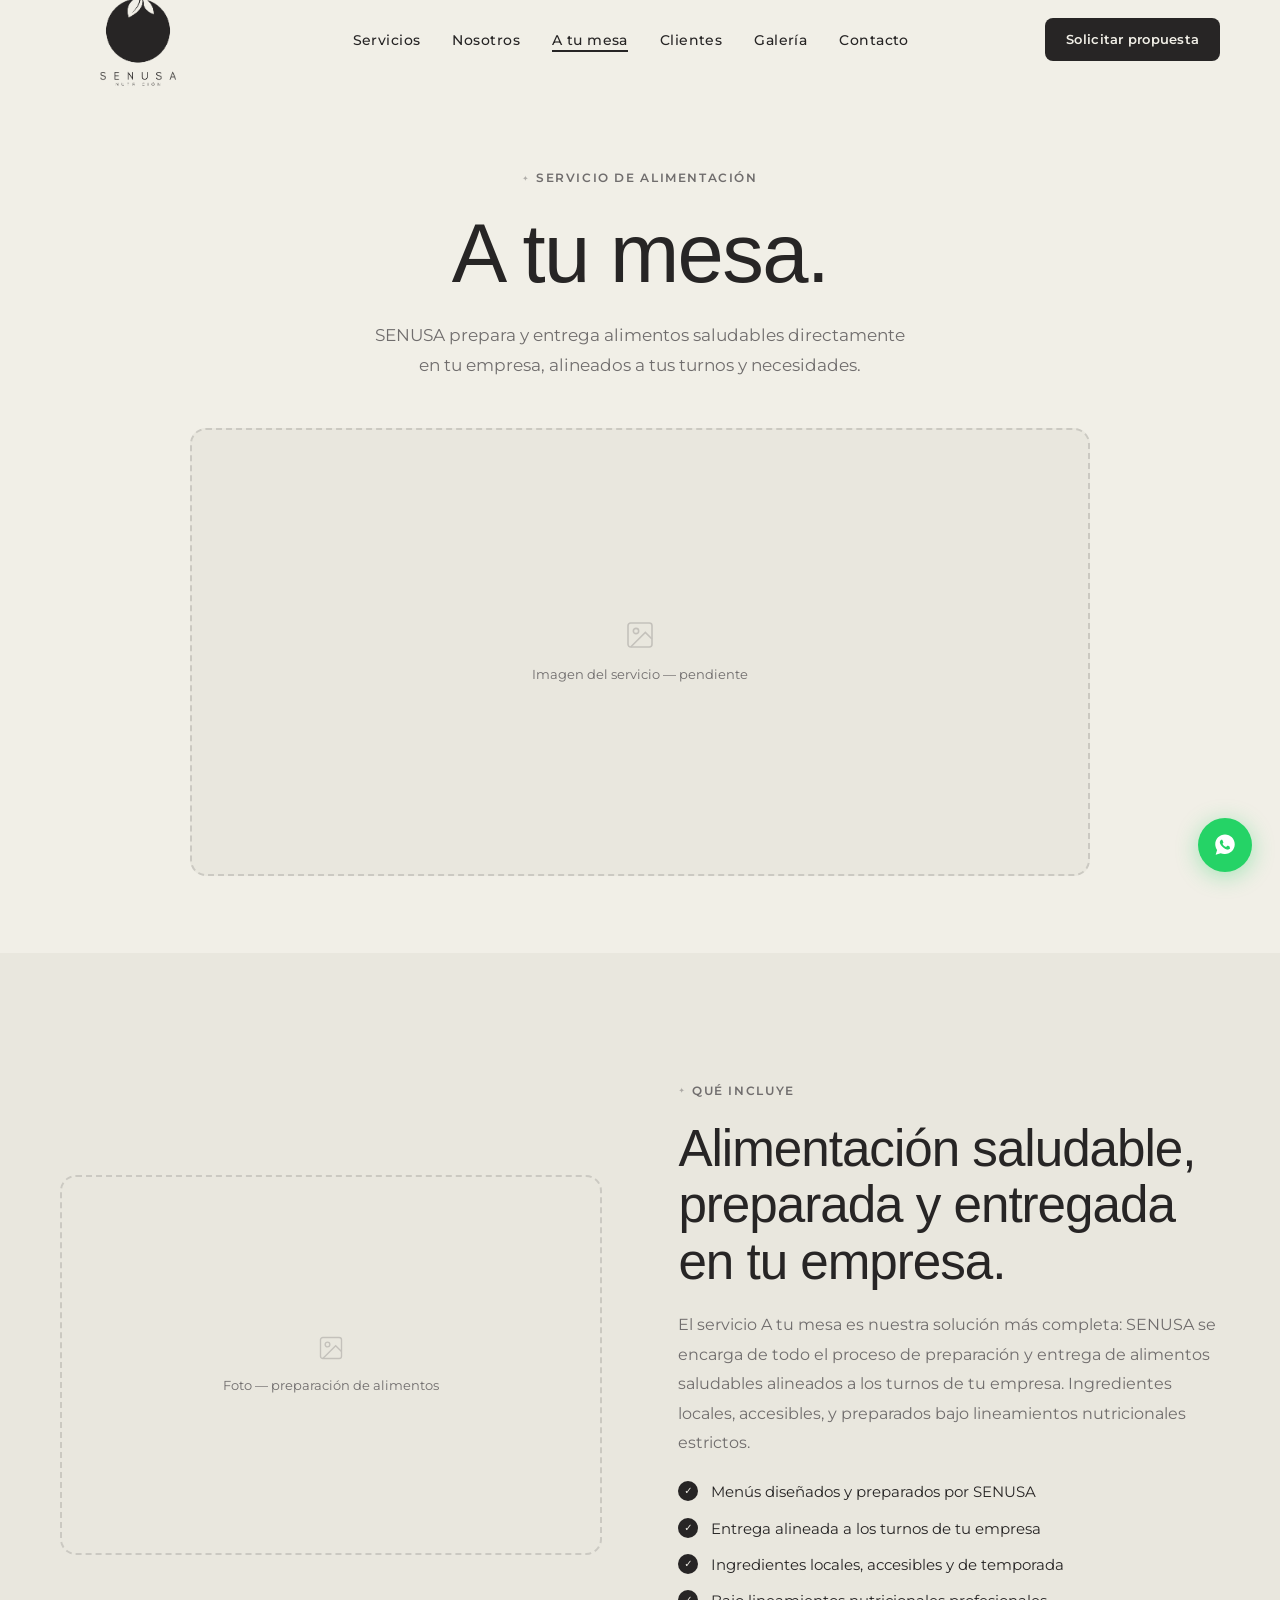
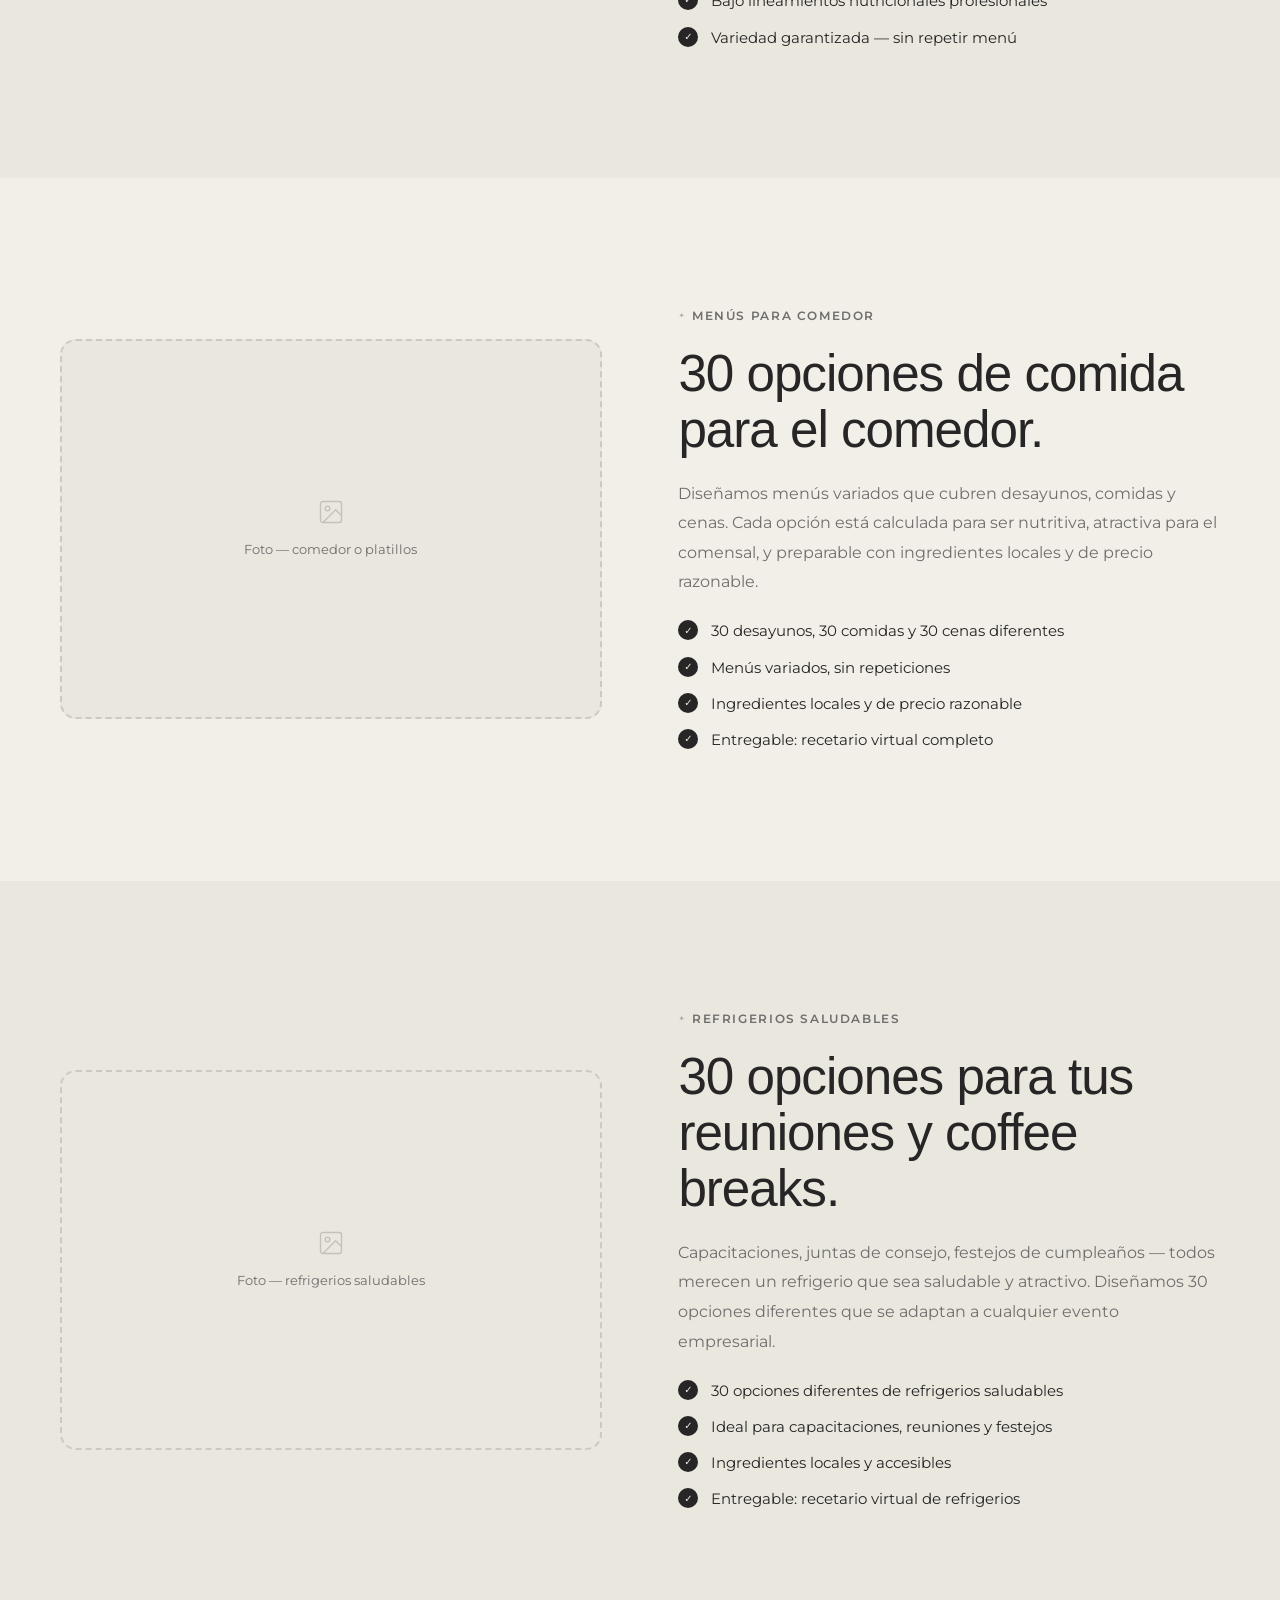
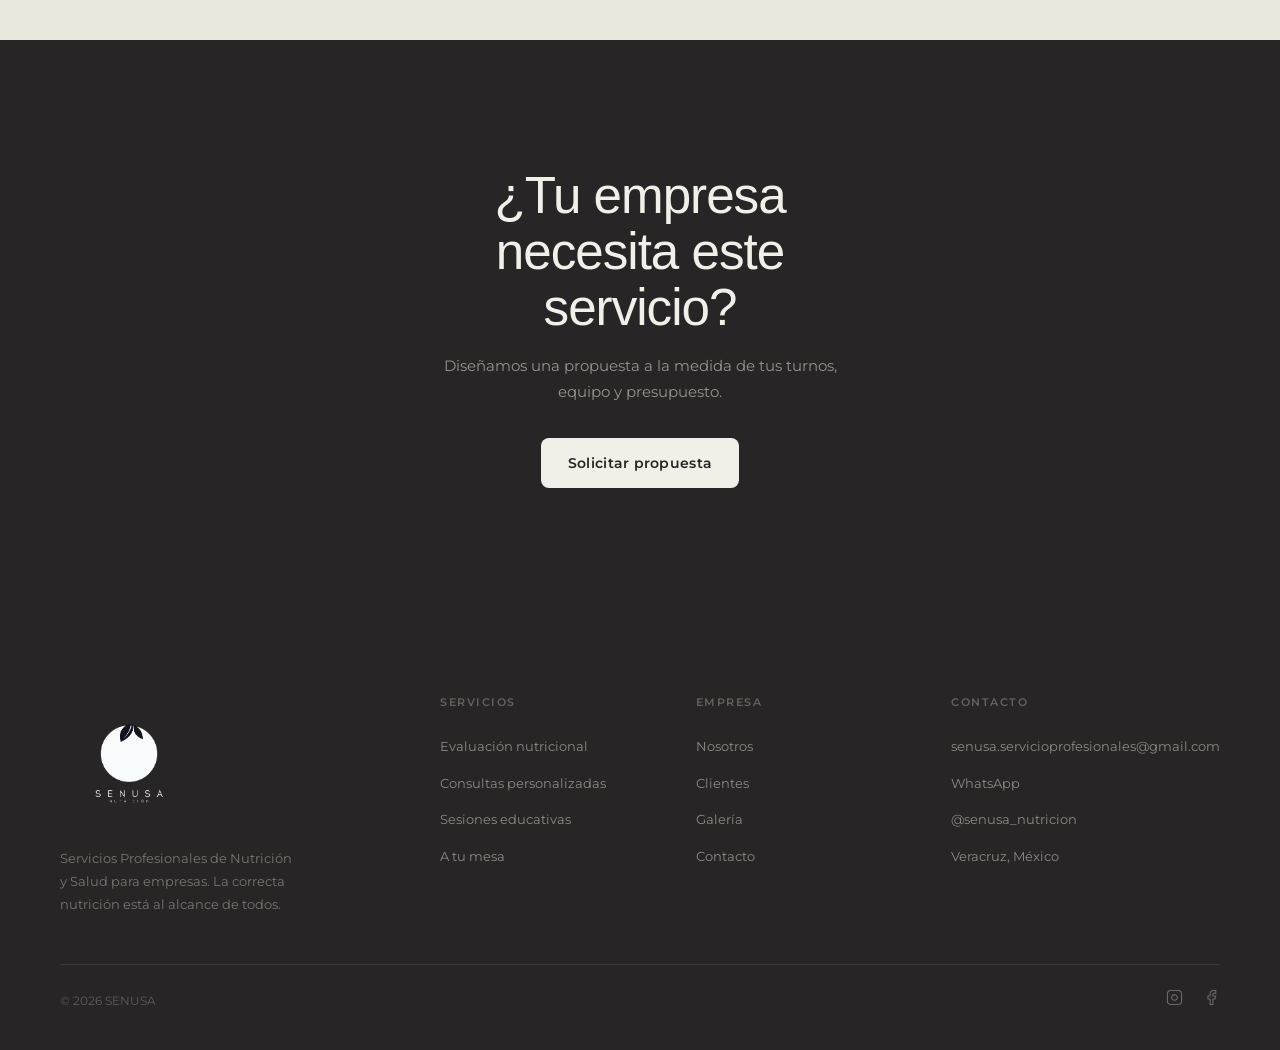
==== a-tu-mesa.html @ e4bf2bc5 "Aumentar logo a triple del tamaño original (156px navbar, 138px footer) https://claude.ai/code/sessi" ====
<!DOCTYPE html>
<html lang="es">
<head>
  <meta charset="UTF-8"><meta name="viewport" content="width=device-width, initial-scale=1.0">
  <title>A tu mesa — SENUSA</title>
  <meta name="description" content="SENUSA prepara y entrega alimentos saludables directamente en tu empresa, alineados a tus turnos con ingredientes locales y accesibles.">
  <link rel="preconnect" href="https://fonts.googleapis.com"><link rel="preconnect" href="https://fonts.gstatic.com" crossorigin>
  <link href="https://fonts.googleapis.com/css2?family=Montserrat:ital,wght@0,300;0,400;0,500;0,600;0,700;1,400&display=swap" rel="stylesheet">
  <link rel="stylesheet" href="https://fonts.cdnfonts.com/css/glacial-indifference">
  <link rel="stylesheet" href="css/senusa.css">
</head>
<body>
  <nav class="site-nav" id="site-nav"><div class="nav-inner">
    <a href="index.html" class="logo"><img src="img/logo-senusa.png" alt="SENUSA" width="126" height="126" style="object-fit:contain"></a>
    <ul class="nav-links"><li><a href="servicios.html">Servicios</a></li><li><a href="nosotros.html">Nosotros</a></li><li><a href="a-tu-mesa.html" class="active">A tu mesa</a></li><li><a href="nuestros-clientes.html">Clientes</a></li><li><a href="galeria.html">Galería</a></li><li><a href="contacto.html">Contacto</a></li></ul>
    <a href="contacto.html" class="btn btn-dark nav-cta" style="font-size:.82rem;padding:.6rem 1.3rem">Solicitar propuesta</a>
    <button class="hamburger" id="ham" aria-label="Menú"><span></span><span></span><span></span></button>
  </div></nav>
  <div class="mob-overlay" id="mob"><button class="mob-close" id="mob-close" aria-label="Cerrar"><svg width="24" height="24" viewBox="0 0 24 24" fill="none" stroke="currentColor" stroke-width="1.5"><line x1="18" y1="6" x2="6" y2="18"/><line x1="6" y1="6" x2="18" y2="18"/></svg></button><a href="servicios.html">Servicios</a><a href="nosotros.html">Nosotros</a><a href="a-tu-mesa.html">A tu mesa</a><a href="nuestros-clientes.html">Clientes</a><a href="galeria.html">Galería</a><a href="contacto.html">Contacto</a><a href="contacto.html" class="btn btn-dark" style="margin-top:1rem">Solicitar propuesta</a></div>

  <main>
    <section class="page-hero">
      <div class="wrap">
        <div class="eyebrow center fu">Servicio de alimentación</div>
        <h1 class="fu d1">A tu mesa.</h1>
        <p class="sub fu d2">SENUSA prepara y entrega alimentos saludables directamente en tu empresa, alineados a tus turnos y necesidades.</p>
        <div style="margin-top:3rem" class="fu d3">
          <div class="ph ph-hero"><svg width="32" height="32" viewBox="0 0 24 24" fill="none" stroke="currentColor" stroke-width="1.2"><rect x="3" y="3" width="18" height="18" rx="2"/><circle cx="9" cy="9" r="2"/><path d="m21 15-5-5L5 21"/></svg><span>Imagen del servicio — pendiente</span></div>
        </div>
      </div>
    </section>

    <!-- DESCRIPCIÓN -->
    <section class="alt">
      <div class="wrap">
        <div class="split rev">
          <div class="split-content fu">
            <div class="eyebrow">Qué incluye</div>
            <h2>Alimentación saludable, preparada y entregada en tu empresa.</h2>
            <p>El servicio A tu mesa es nuestra solución más completa: SENUSA se encarga de todo el proceso de preparación y entrega de alimentos saludables alineados a los turnos de tu empresa. Ingredientes locales, accesibles, y preparados bajo lineamientos nutricionales estrictos.</p>
            <ul class="checklist">
              <li>Menús diseñados y preparados por SENUSA</li>
              <li>Entrega alineada a los turnos de tu empresa</li>
              <li>Ingredientes locales, accesibles y de temporada</li>
              <li>Bajo lineamientos nutricionales profesionales</li>
              <li>Variedad garantizada — sin repetir menú</li>
            </ul>
          </div>
          <div class="split-img fu d2">
            <div class="ph ph-med"><svg width="28" height="28" viewBox="0 0 24 24" fill="none" stroke="currentColor" stroke-width="1.2"><rect x="3" y="3" width="18" height="18" rx="2"/><circle cx="9" cy="9" r="2"/><path d="m21 15-5-5L5 21"/></svg><span>Foto — preparación de alimentos</span></div>
          </div>
        </div>
      </div>
    </section>

    <!-- COMEDOR -->
    <section>
      <div class="wrap">
        <div class="split">
          <div class="split-img fu">
            <div class="ph ph-med"><svg width="28" height="28" viewBox="0 0 24 24" fill="none" stroke="currentColor" stroke-width="1.2"><rect x="3" y="3" width="18" height="18" rx="2"/><circle cx="9" cy="9" r="2"/><path d="m21 15-5-5L5 21"/></svg><span>Foto — comedor o platillos</span></div>
          </div>
          <div class="split-content fu d2">
            <div class="eyebrow">Menús para comedor</div>
            <h2>30 opciones de comida para el comedor.</h2>
            <p>Diseñamos menús variados que cubren desayunos, comidas y cenas. Cada opción está calculada para ser nutritiva, atractiva para el comensal, y preparable con ingredientes locales y de precio razonable.</p>
            <ul class="checklist">
              <li>30 desayunos, 30 comidas y 30 cenas diferentes</li>
              <li>Menús variados, sin repeticiones</li>
              <li>Ingredientes locales y de precio razonable</li>
              <li>Entregable: recetario virtual completo</li>
            </ul>
          </div>
        </div>
      </div>
    </section>

    <!-- REFRIGERIOS -->
    <section class="alt">
      <div class="wrap">
        <div class="split rev">
          <div class="split-content fu">
            <div class="eyebrow">Refrigerios saludables</div>
            <h2>30 opciones para tus reuniones y coffee breaks.</h2>
            <p>Capacitaciones, juntas de consejo, festejos de cumpleaños — todos merecen un refrigerio que sea saludable y atractivo. Diseñamos 30 opciones diferentes que se adaptan a cualquier evento empresarial.</p>
            <ul class="checklist">
              <li>30 opciones diferentes de refrigerios saludables</li>
              <li>Ideal para capacitaciones, reuniones y festejos</li>
              <li>Ingredientes locales y accesibles</li>
              <li>Entregable: recetario virtual de refrigerios</li>
            </ul>
          </div>
          <div class="split-img fu d2">
            <div class="ph ph-med"><svg width="28" height="28" viewBox="0 0 24 24" fill="none" stroke="currentColor" stroke-width="1.2"><rect x="3" y="3" width="18" height="18" rx="2"/><circle cx="9" cy="9" r="2"/><path d="m21 15-5-5L5 21"/></svg><span>Foto — refrigerios saludables</span></div>
          </div>
        </div>
      </div>
    </section>

    <!-- CTA -->
    <section class="dark">
      <div class="wrap" style="text-align:center">
        <h2 class="fu" style="color:#f1efe7;max-width:480px;margin:0 auto 1rem">¿Tu empresa necesita este servicio?</h2>
        <p class="fu d1" style="color:rgba(241,239,231,.55);max-width:400px;margin:0 auto 2rem;font-size:.95rem">Diseñamos una propuesta a la medida de tus turnos, equipo y presupuesto.</p>
        <a href="contacto.html" class="btn btn-light fu d2">Solicitar propuesta</a>
      </div>
    </section>
  </main>

  <footer class="site-footer"><div class="wrap"><div class="footer-grid"><div class="footer-brand"><div class="logo"><img src="img/logo-senusa.png" alt="SENUSA" width="38" height="38" style="object-fit:contain;"></div><p>Servicios Profesionales de Nutrición y Salud para empresas. La correcta nutrición está al alcance de todos.</p></div><div class="footer-col"><h6>Servicios</h6><ul class="footer-links"><li><a href="servicios.html">Evaluación nutricional</a></li><li><a href="servicios.html">Consultas personalizadas</a></li><li><a href="servicios.html">Sesiones educativas</a></li><li><a href="a-tu-mesa.html">A tu mesa</a></li></ul></div><div class="footer-col"><h6>Empresa</h6><ul class="footer-links"><li><a href="nosotros.html">Nosotros</a></li><li><a href="nuestros-clientes.html">Clientes</a></li><li><a href="galeria.html">Galería</a></li><li><a href="contacto.html">Contacto</a></li></ul></div><div class="footer-col"><h6>Contacto</h6><ul class="footer-links"><li><a href="mailto:senusa.servicioprofesionales@gmail.com">senusa.servicioprofesionales@gmail.com</a></li><li><a href="https://wa.me/522293012501" target="_blank">WhatsApp</a></li><li><a href="https://instagram.com/senusa_nutricion" target="_blank">@senusa_nutricion</a></li><li><span>Veracruz, México</span></li></ul></div></div><div class="footer-bottom"><span>© 2026 SENUSA</span><div class="footer-social"><a href="https://instagram.com/senusa_nutricion" target="_blank" aria-label="Instagram"><svg width="17" height="17" viewBox="0 0 24 24" fill="none" stroke="currentColor" stroke-width="1.5"><rect width="20" height="20" x="2" y="2" rx="5"/><path d="M16 11.37A4 4 0 1 1 12.63 8 4 4 0 0 1 16 11.37z"/><line x1="17.5" x2="17.51" y1="6.5" y2="6.5"/></svg></a><a href="https://facebook.com/senusa" target="_blank" aria-label="Facebook"><svg width="17" height="17" viewBox="0 0 24 24" fill="none" stroke="currentColor" stroke-width="1.5"><path d="M18 2h-3a5 5 0 0 0-5 5v3H7v4h3v8h4v-8h3l1-4h-4V7a1 1 0 0 1 1-1h3z"/></svg></a></div></div></div></footer>
  <a href="https://wa.me/522293012501" class="wa-fab" aria-label="WhatsApp" target="_blank" rel="noopener"><svg width="26" height="26" viewBox="0 0 32 32" fill="white"><path d="M16 3C9.37 3 4 8.37 4 15c0 2.61.85 5.03 2.29 7.01L4.5 28l6.18-1.76A12.92 12.92 0 0 0 16 27c6.63 0 12-5.37 12-12S22.63 3 16 3Zm6.42 17.13c-.27.76-1.57 1.44-2.15 1.53-.55.08-1.25.12-2.02-.13-.47-.15-1.07-.35-1.83-.69-3.22-1.39-5.32-4.6-5.48-4.81-.16-.22-1.3-1.73-1.3-3.3 0-1.57.82-2.34 1.12-2.66.29-.32.63-.4.84-.4.21 0 .42.002.6.01.19.01.45-.07.7.54.27.63.91 2.21.99 2.37.08.16.13.35.03.56-.1.21-.15.34-.3.52-.15.18-.32.4-.45.54-.15.15-.3.32-.13.63.17.31.76 1.26 1.64 2.04 1.13 1.01 2.08 1.32 2.39 1.47.31.15.49.13.67-.08.18-.21.77-.9.97-1.21.2-.31.4-.26.67-.16.27.1 1.72.81 2.01.96.3.15.5.22.57.35.07.12.07.7-.2 1.46Z"/></svg></a>
  <script>const nav=document.getElementById("site-nav");window.addEventListener("scroll",()=>nav.classList.toggle("scrolled",scrollY>24),{passive:true});const ham=document.getElementById("ham"),mob=document.getElementById("mob"),mc=document.getElementById("mob-close");ham.addEventListener("click",()=>{mob.classList.add("open");document.body.style.overflow="hidden"});mc.addEventListener("click",()=>{mob.classList.remove("open");document.body.style.overflow=""});mob.querySelectorAll("a").forEach(a=>a.addEventListener("click",()=>{mob.classList.remove("open");document.body.style.overflow=""}));const obs=new IntersectionObserver(es=>es.forEach(e=>{if(e.isIntersecting){e.target.classList.add("on");obs.unobserve(e.target);}}),{threshold:.08,rootMargin:"0px 0px -28px 0px"});document.querySelectorAll(".fu").forEach(el=>obs.observe(el));</script>
</body></html>
---- css/senusa.css ----
/* ================================================================
   SENUSA 2.0 — Estilos globales
   Paleta: bg #f1efe7 · alt #e9e7de · dark #272525 · muted #706d6d
   Tipografía: Glacial Indifference (títulos) + Montserrat (cuerpo)
================================================================ */

/* ── Variables ────────────────────────────────────────────── */
:root {
  --bg:       #f1efe7;
  --bg-alt:   #e9e7de;
  --dark:     #272525;
  --light:    #f1efe7;
  --muted:    #706d6d;
  --border:   rgba(39,37,37,.13);
  --head:     'Glacial Indifference', 'Jost', sans-serif;
  --body:     'Montserrat', system-ui, sans-serif;
  --r:        8px;
  --r-lg:     16px;
  --nav-h:    80px;
  --max:      1240px;
  --ease:     cubic-bezier(.4,0,.2,1);
  --t:        .26s;
}

/* ── Reset ────────────────────────────────────────────────── */
*, *::before, *::after { box-sizing: border-box; margin: 0; padding: 0; }
html   { scroll-behavior: smooth; }
body   {
  background: var(--bg);
  color: var(--dark);
  font-family: var(--body);
  font-size: 1rem;
  line-height: 1.75;
  -webkit-font-smoothing: antialiased;
  overflow-x: hidden;
}
img    { display: block; max-width: 100%; }
a      { color: inherit; text-decoration: none; }
ul     { list-style: none; }
button { cursor: pointer; border: none; background: none; font: inherit; }

/* ── Tipografía ───────────────────────────────────────────── */
h1, h2, h3, h4 {
  font-family: var(--head);
  font-weight: 400;
  line-height: 1.1;
  letter-spacing: -.02em;
}
h1 { font-size: clamp(3rem, 6.5vw, 5.5rem); }
h2 { font-size: clamp(2.2rem, 4vw, 3.4rem); }
h3 { font-size: 1.1rem; font-weight: 700; font-family: var(--body); letter-spacing: 0; }

.eyebrow {
  display: flex;
  align-items: center;
  gap: .5em;
  font-size: .72rem;
  font-weight: 600;
  letter-spacing: .14em;
  text-transform: uppercase;
  color: var(--muted);
}
.eyebrow::before { content: "✦"; opacity: .5; font-size: .65em; }
.eyebrow.center  { justify-content: center; }

/* ── Layout ───────────────────────────────────────────────── */
.wrap        { max-width: var(--max);  margin: 0 auto; padding: 0 clamp(1.25rem,4vw,2.5rem); }
.wrap-narrow { max-width: 760px;       margin: 0 auto; padding: 0 clamp(1.25rem,4vw,2.5rem); }

section       { padding: clamp(5rem,10vw,9rem) 0; }
section.alt   { background: var(--bg-alt); }
section.dark  { background: var(--dark); color: var(--light); }

/* ── Botones ──────────────────────────────────────────────── */
.btn {
  display: inline-flex;
  align-items: center;
  gap: .5em;
  padding: .8rem 1.7rem;
  border-radius: var(--r);
  font-size: .875rem;
  font-weight: 600;
  letter-spacing: .02em;
  transition: background var(--t) var(--ease), transform var(--t) var(--ease), box-shadow var(--t) var(--ease);
}
.btn-dark {
  background: var(--dark);
  color: var(--light);
}
.btn-dark:hover {
  background: #3a3737;
  transform: translateY(-2px);
  box-shadow: 0 6px 20px rgba(39,37,37,.18);
}
.btn-light {
  background: var(--light);
  color: var(--dark);
}
.btn-light:hover {
  background: #e4e2da;
  transform: translateY(-2px);
}

/* ── Placeholder imagen ───────────────────────────────────── */
.ph {
  background: var(--bg-alt);
  border: 2px dashed rgba(39,37,37,.15);
  border-radius: var(--r-lg);
  display: flex;
  flex-direction: column;
  align-items: center;
  justify-content: center;
  gap: .75rem;
  color: var(--muted);
  font-size: .82rem;
  text-align: center;
  padding: 2rem;
}
.ph svg      { opacity: .3; }
.ph-hero     { min-height: clamp(260px,35vw,460px); max-width: 900px; margin: 0 auto; }
.ph-med      { min-height: clamp(240px,30vw,380px); }
.ph-sm       { min-height: 200px; }

/* ── Navegación ───────────────────────────────────────────── */
.site-nav {
  position: fixed;
  top: 0; left: 0; right: 0;
  z-index: 200;
  height: var(--nav-h);
  background: rgba(241,239,231,.9);
  backdrop-filter: blur(16px);
  -webkit-backdrop-filter: blur(16px);
  border-bottom: 1px solid transparent;
  transition: border-color var(--t) var(--ease);
}
.site-nav.scrolled { border-bottom-color: var(--border); }

.nav-inner {
  max-width: var(--max);
  margin: 0 auto;
  padding: 0 clamp(1.25rem,4vw,2.5rem);
  height: 100%;
  display: flex;
  align-items: center;
  justify-content: space-between;
  gap: 2rem;
}

.logo {
  display: flex;
  align-items: center;
  gap: .7rem;
  flex-shrink: 0;
}
.logo-name {
  font-family: var(--head);
  font-size: 1.3rem;
  letter-spacing: .12em;
}

.nav-links {
  display: flex;
  gap: clamp(1.5rem,2.5vw,2.8rem);
  align-items: center;
}
.nav-links a {
  font-size: .9rem;
  font-weight: 500;
  letter-spacing: .03em;
  position: relative;
  white-space: nowrap;
}
.nav-links a::after {
  content: '';
  position: absolute;
  bottom: -3px; left: 0;
  width: 0; height: 1.5px;
  background: var(--dark);
  transition: width var(--t) var(--ease);
}
.nav-links a:hover::after,
.nav-links a.active::after { width: 100%; }

.hamburger {
  display: none;
  flex-direction: column;
  gap: 5px;
  padding: .4rem;
}
.hamburger span {
  display: block;
  width: 22px; height: 1.5px;
  background: var(--dark);
  transition: var(--t) var(--ease);
}

/* Menú mobile */
.mob-overlay {
  display: none;
  position: fixed;
  inset: 0;
  z-index: 190;
  background: var(--bg);
  flex-direction: column;
  align-items: center;
  justify-content: center;
  gap: 2.5rem;
}
.mob-overlay.open { display: flex; }
.mob-overlay a {
  font-family: var(--head);
  font-size: clamp(1.8rem,5vw,2.3rem);
}
.mob-close {
  position: absolute;
  top: 1.4rem; right: 1.6rem;
  background: none;
  border: none;
  cursor: pointer;
}

/* ── Hero ─────────────────────────────────────────────────── */
.hero {
  padding-top: calc(var(--nav-h) + clamp(4rem,7vw,6rem));
  padding-bottom: clamp(4rem,7vw,6rem);
  text-align: center;
}
.hero .eyebrow  { justify-content: center; margin-bottom: 2rem; }
.hero h1        { max-width: 920px; margin: 0 auto 1.5rem; }
.hero .sub      { max-width: 580px; margin: 0 auto 3rem; color: var(--muted); font-size: 1.12rem; line-height: 1.8; }
.hero-img       { margin-top: clamp(3rem,6vw,5rem); }

/* Hero de páginas internas */
.page-hero {
  padding-top: calc(var(--nav-h) + clamp(4rem,7vw,5.5rem));
  padding-bottom: clamp(4rem,6vw,5.5rem);
  text-align: center;
}
.page-hero .eyebrow { justify-content: center; margin-bottom: 1.25rem; }
.page-hero h1       { max-width: 720px; margin: 0 auto 1.25rem; }
.page-hero .sub     { max-width: 540px; margin: 0 auto; color: var(--muted); font-size: 1.05rem; line-height: 1.8; }

/* ── Grid servicios ───────────────────────────────────────── */
.svc-header { text-align: center; margin-bottom: clamp(2.5rem,5vw,4rem); }
.svc-header .eyebrow { justify-content: center; margin-bottom: .6rem; }
.svc-header p { color: var(--muted); max-width: 440px; margin: 0 auto; font-size: .95rem; }

.svc-grid {
  display: grid;
  grid-template-columns: repeat(3,1fr);
  gap: clamp(1.5rem,4vw,3rem) clamp(2rem,5vw,4rem);
}
.svc-card  { border-top: 1.5px solid var(--border); padding-top: 1.75rem; }
.svc-num   { font-size: .72rem; font-weight: 600; letter-spacing: .14em; color: var(--muted); margin-bottom: .9rem; display: block; }
.svc-card h3 { margin-bottom: .6rem; line-height: 1.35; font-size: 1.05rem; }
.svc-card p  { font-size: .93rem; color: var(--muted); line-height: 1.85; }

/* ── Split (2 columnas texto+imagen) ─────────────────────── */
.split {
  display: grid;
  grid-template-columns: 1fr 1fr;
  align-items: center;
  gap: clamp(2.5rem,6vw,6rem);
}
.split.rev .split-img { order: -1; }

.split-content .eyebrow  { margin-bottom: 1.25rem; }
.split-content h2        { margin-bottom: 1.25rem; }
.split-content p         { color: var(--muted); font-size: 1rem; margin-bottom: .95rem; line-height: 1.85; }
.split-content .btn      { margin-top: 1.75rem; }

/* ── Checklist ────────────────────────────────────────────── */
.checklist { display: flex; flex-direction: column; gap: .75rem; margin-top: 1.4rem; }
.checklist li {
  display: flex;
  align-items: flex-start;
  gap: .8rem;
  font-size: .95rem;
  line-height: 1.6;
}
.checklist li::before {
  content: "✓";
  flex-shrink: 0;
  width: 20px; height: 20px;
  border-radius: 50%;
  background: var(--dark);
  color: var(--light);
  font-size: .62rem;
  display: flex;
  align-items: center;
  justify-content: center;
  margin-top: 1px;
}
.dark .checklist li::before {
  background: var(--light);
  color: var(--dark);
}

/* ── Método 4 pasos ───────────────────────────────────────── */
.method-grid {
  display: grid;
  grid-template-columns: repeat(4,1fr);
  gap: 2px;
  background: var(--border);
  margin-top: clamp(2.5rem,5vw,4rem);
}
.method-step { background: var(--bg); padding: 2.25rem 1.75rem; }
.step-n { font-size: .68rem; font-weight: 600; letter-spacing: .14em; text-transform: uppercase; color: var(--muted); display: block; margin-bottom: .9rem; }
.method-step h3 { margin-bottom: .45rem; font-size: .95rem; font-weight: 700; font-family: var(--body); }
.method-step p  { font-size: .85rem; color: var(--muted); line-height: 1.75; }

/* ── Pilares ──────────────────────────────────────────────── */
.pillars-grid {
  display: grid;
  grid-template-columns: repeat(3,1fr);
  gap: 2px;
  background: var(--border);
}
.pillar {
  background: var(--bg-alt);
  padding: clamp(2rem,4vw,3.5rem) clamp(1.5rem,3vw,2.5rem);
}
.pillar-icon {
  width: 44px; height: 44px;
  border-radius: 50%;
  border: 1.5px solid var(--border);
  display: flex;
  align-items: center;
  justify-content: center;
  font-size: 1.15rem;
  margin-bottom: 1.4rem;
}
.pillar h3 { margin-bottom: .65rem; }
.pillar p  { font-size: .88rem; color: var(--muted); line-height: 1.8; }

/* ── Testimonial ──────────────────────────────────────────── */
.t-quote {
  font-family: var(--head);
  font-size: clamp(2rem, 4vw, 3.2rem);
  font-style: italic;
  line-height: 1.25;
  text-align: center;
  max-width: 820px;
  margin: 0 auto 2.5rem;
}
.t-source { display: flex; flex-direction: column; align-items: center; gap: .15rem; }
.t-name   { font-size: .88rem; font-weight: 600; }
.t-role   { font-size: .76rem; color: rgba(241,239,231,.4); font-weight: 300; }
.t-divider { width: 1px; height: 60px; background: rgba(241,239,231,.15); margin: 2.75rem auto; }

/* ── CTA section ──────────────────────────────────────────── */
.cta-section { text-align: center; }
.cta-section .eyebrow { justify-content: center; margin-bottom: 1.25rem; }
.cta-section h2 { max-width: 520px; margin: 0 auto 1rem; }
.cta-section p  { color: var(--muted); max-width: 400px; margin: 0 auto 2rem; font-size: .95rem; }

/* ── Logos clientes ───────────────────────────────────────── */
.logo-ph {
  background: var(--bg);
  border: 1.5px dashed var(--border);
  border-radius: var(--r);
  height: 80px;
  display: flex;
  align-items: center;
  justify-content: center;
  font-size: .78rem;
  color: var(--muted);
}
.logos-grid {
  display: grid;
  grid-template-columns: repeat(4,1fr);
  gap: 1.25rem;
}

/* ── Galería ──────────────────────────────────────────────── */
.gal-grid {
  display: grid;
  grid-template-columns: repeat(3,1fr);
  gap: 1.25rem;
}
.gal-item {
  border-radius: var(--r-lg);
  overflow: hidden;
  background: var(--bg-alt);
  border: 2px dashed var(--border);
  min-height: 240px;
  display: flex;
  align-items: center;
  justify-content: center;
  flex-direction: column;
  gap: .5rem;
  color: var(--muted);
  font-size: .82rem;
  padding: 1.5rem;
  text-align: center;
  transition: border-color var(--t) var(--ease);
}
.gal-item:hover { border-color: rgba(39,37,37,.3); }

/* ── Misión / Visión ──────────────────────────────────────── */
.mv-grid {
  display: grid;
  grid-template-columns: 1fr 1fr;
  gap: 2px;
  background: var(--border);
  margin-top: 3rem;
}
.mv-block { background: var(--bg-alt); padding: clamp(2rem,4vw,3rem); }
.mv-block .eyebrow { margin-bottom: 1rem; }
.mv-block h3 { margin-bottom: .75rem; font-family: var(--head); font-size: clamp(1.3rem,2vw,1.8rem); font-weight: 400; }
.mv-block p  { font-size: .9rem; color: var(--muted); line-height: 1.8; }

/* ── Formulario de contacto ───────────────────────────────── */
.contact-grid {
  display: grid;
  grid-template-columns: 1fr 1fr;
  gap: clamp(2.5rem,6vw,6rem);
  align-items: start;
}
.c-info .eyebrow  { margin-bottom: 1.1rem; }
.c-info h2        { margin-bottom: .85rem; }
.c-info > p       { color: var(--muted); font-size: .95rem; margin-bottom: 2rem; }
.c-details        { display: flex; flex-direction: column; gap: .8rem; }
.c-item           { display: flex; align-items: center; gap: .75rem; font-size: .88rem; }
.c-item svg       { opacity: .4; flex-shrink: 0; }

.form { display: flex; flex-direction: column; gap: .9rem; }
.form-row { display: grid; grid-template-columns: 1fr 1fr; gap: .9rem; }
.form-group { display: flex; flex-direction: column; gap: .3rem; }
.form-group label {
  font-size: .68rem;
  font-weight: 600;
  letter-spacing: .12em;
  text-transform: uppercase;
  color: var(--muted);
}
.form-group input,
.form-group textarea,
.form-group select {
  background: transparent;
  border: 1.5px solid var(--border);
  border-radius: var(--r);
  padding: .75rem 1rem;
  font-family: var(--body);
  font-size: .88rem;
  color: var(--dark);
  outline: none;
  width: 100%;
  transition: border-color var(--t) var(--ease);
  -webkit-appearance: none;
}
.form-group input:focus,
.form-group textarea:focus,
.form-group select:focus { border-color: var(--dark); }
.form-group textarea { resize: vertical; min-height: 110px; }
.form-group select {
  background-image: url("data:image/svg+xml,%3Csvg xmlns='http://www.w3.org/2000/svg' width='12' height='8'%3E%3Cpath d='M1 1l5 5 5-5' stroke='%23706d6d' stroke-width='1.5' fill='none' stroke-linecap='round'/%3E%3C/svg%3E");
  background-repeat: no-repeat;
  background-position: right 1rem center;
  padding-right: 2.5rem;
}
.form-msg { text-align: center; font-size: .85rem; color: var(--muted); min-height: 1.5rem; }

/* ── Footer ───────────────────────────────────────────────── */
.site-footer {
  background: var(--dark);
  color: var(--light);
  padding: clamp(3rem,6vw,5rem) 0 clamp(1.5rem,3vw,2.5rem);
}
.footer-grid {
  display: grid;
  grid-template-columns: 1.6fr 1fr 1fr 1fr;
  gap: clamp(2rem,4vw,3rem);
  padding-bottom: clamp(2rem,4vw,3rem);
  border-bottom: 1px solid rgba(241,239,231,.1);
  margin-bottom: 1.5rem;
}
.footer-brand .logo-name { color: var(--light); }
.footer-brand p {
  margin-top: 1rem;
  font-size: .82rem;
  color: rgba(241,239,231,.4);
  line-height: 1.75;
  max-width: 240px;
}
.footer-col h6 {
  font-size: .68rem;
  font-weight: 600;
  letter-spacing: .14em;
  text-transform: uppercase;
  color: rgba(241,239,231,.3);
  margin-bottom: 1.25rem;
}
.footer-links { display: flex; flex-direction: column; gap: .55rem; }
.footer-links a, .footer-links span {
  font-size: .84rem;
  color: rgba(241,239,231,.5);
  transition: color var(--t);
}
.footer-links a:hover { color: var(--light); }

.footer-bottom {
  display: flex;
  justify-content: space-between;
  align-items: center;
  font-size: .76rem;
  color: rgba(241,239,231,.28);
}
.footer-social { display: flex; gap: 1.25rem; }
.footer-social a { color: rgba(241,239,231,.35); transition: color var(--t); }
.footer-social a:hover { color: var(--light); }

/* ── WhatsApp FAB ─────────────────────────────────────────── */
.wa-fab {
  position: fixed;
  bottom: 1.75rem; right: 1.75rem;
  z-index: 300;
  width: 54px; height: 54px;
  border-radius: 50%;
  background: #25d366;
  display: flex;
  align-items: center;
  justify-content: center;
  box-shadow: 0 4px 22px rgba(37,211,102,.38);
  transition: transform var(--t) var(--ease), box-shadow var(--t) var(--ease);
}
.wa-fab:hover { transform: scale(1.08); box-shadow: 0 6px 30px rgba(37,211,102,.48); }

/* ── Fade-in scroll ───────────────────────────────────────── */
.fu { opacity: 0; transform: translateY(24px); transition: opacity .6s var(--ease), transform .6s var(--ease); }
.fu.on  { opacity: 1; transform: none; }
.fu.d1  { transition-delay: .08s; }
.fu.d2  { transition-delay: .16s; }
.fu.d3  { transition-delay: .24s; }
.fu.d4  { transition-delay: .32s; }

/* ── Responsive ───────────────────────────────────────────── */
@media (max-width: 960px) {
  .svc-grid       { grid-template-columns: repeat(2,1fr); }
  .split          { grid-template-columns: 1fr; }
  .split.rev .split-img { order: 0; }
  .method-grid    { grid-template-columns: repeat(2,1fr); }
  .pillars-grid   { grid-template-columns: 1fr; }
  .contact-grid   { grid-template-columns: 1fr; }
  .footer-grid    { grid-template-columns: 1fr 1fr; }
  .logos-grid     { grid-template-columns: repeat(2,1fr); }
  .gal-grid       { grid-template-columns: repeat(2,1fr); }
  .mv-grid        { grid-template-columns: 1fr; }
  .form-row       { grid-template-columns: 1fr; }
}
@media (max-width: 600px) {
  .nav-links, .nav-cta { display: none; }
  .hamburger   { display: flex; }
  .svc-grid    { grid-template-columns: 1fr; }
  .method-grid { grid-template-columns: 1fr; background: none; gap: 0; }
  .method-step { border-bottom: 1px solid var(--border); }
  .logos-grid  { grid-template-columns: repeat(2,1fr); }
  .gal-grid    { grid-template-columns: 1fr; }
  .footer-grid { grid-template-columns: 1fr; }
  .footer-bottom { flex-direction: column; gap: 1rem; text-align: center; }
}

/* ── Logo PNG overrides ───────────────────────────────────── */
.logo img { height: 156px; width: auto; object-fit: contain; }
.site-footer .logo img { height: 138px; filter: invert(1) brightness(1.15); }
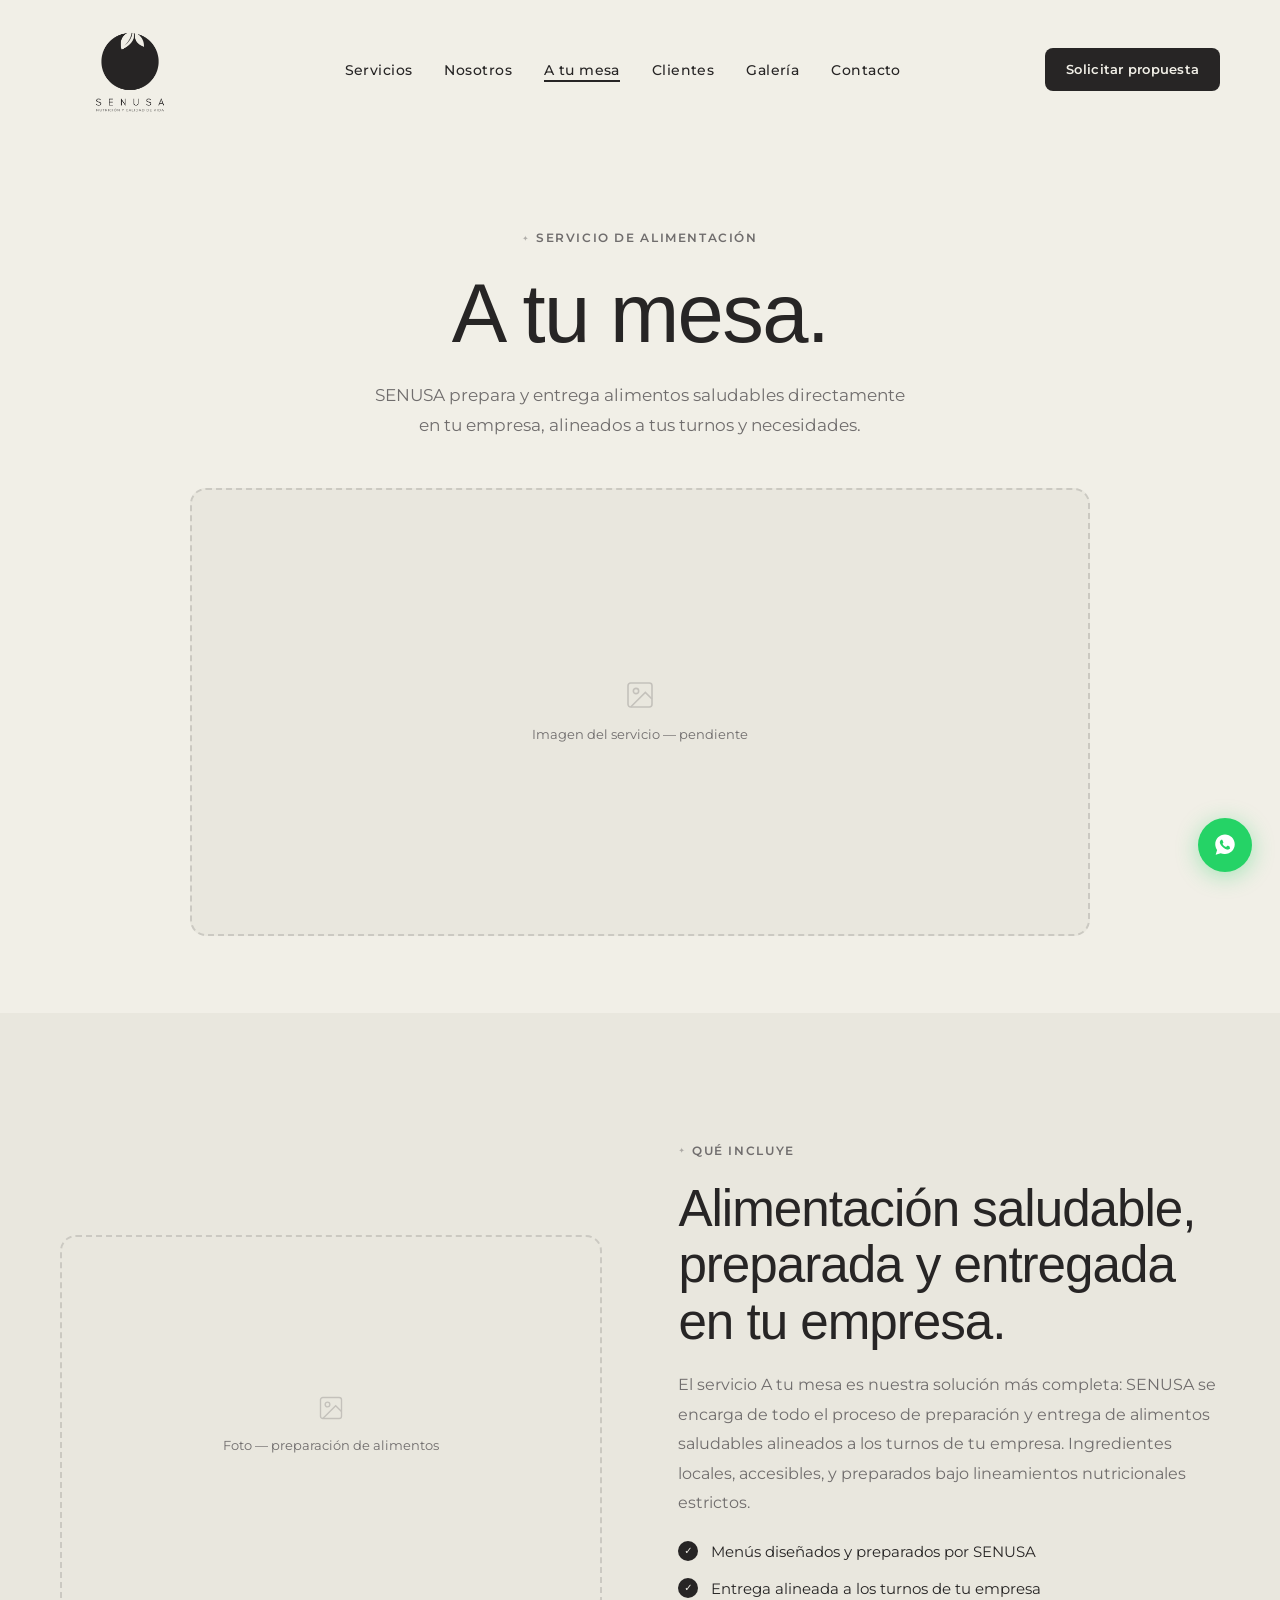
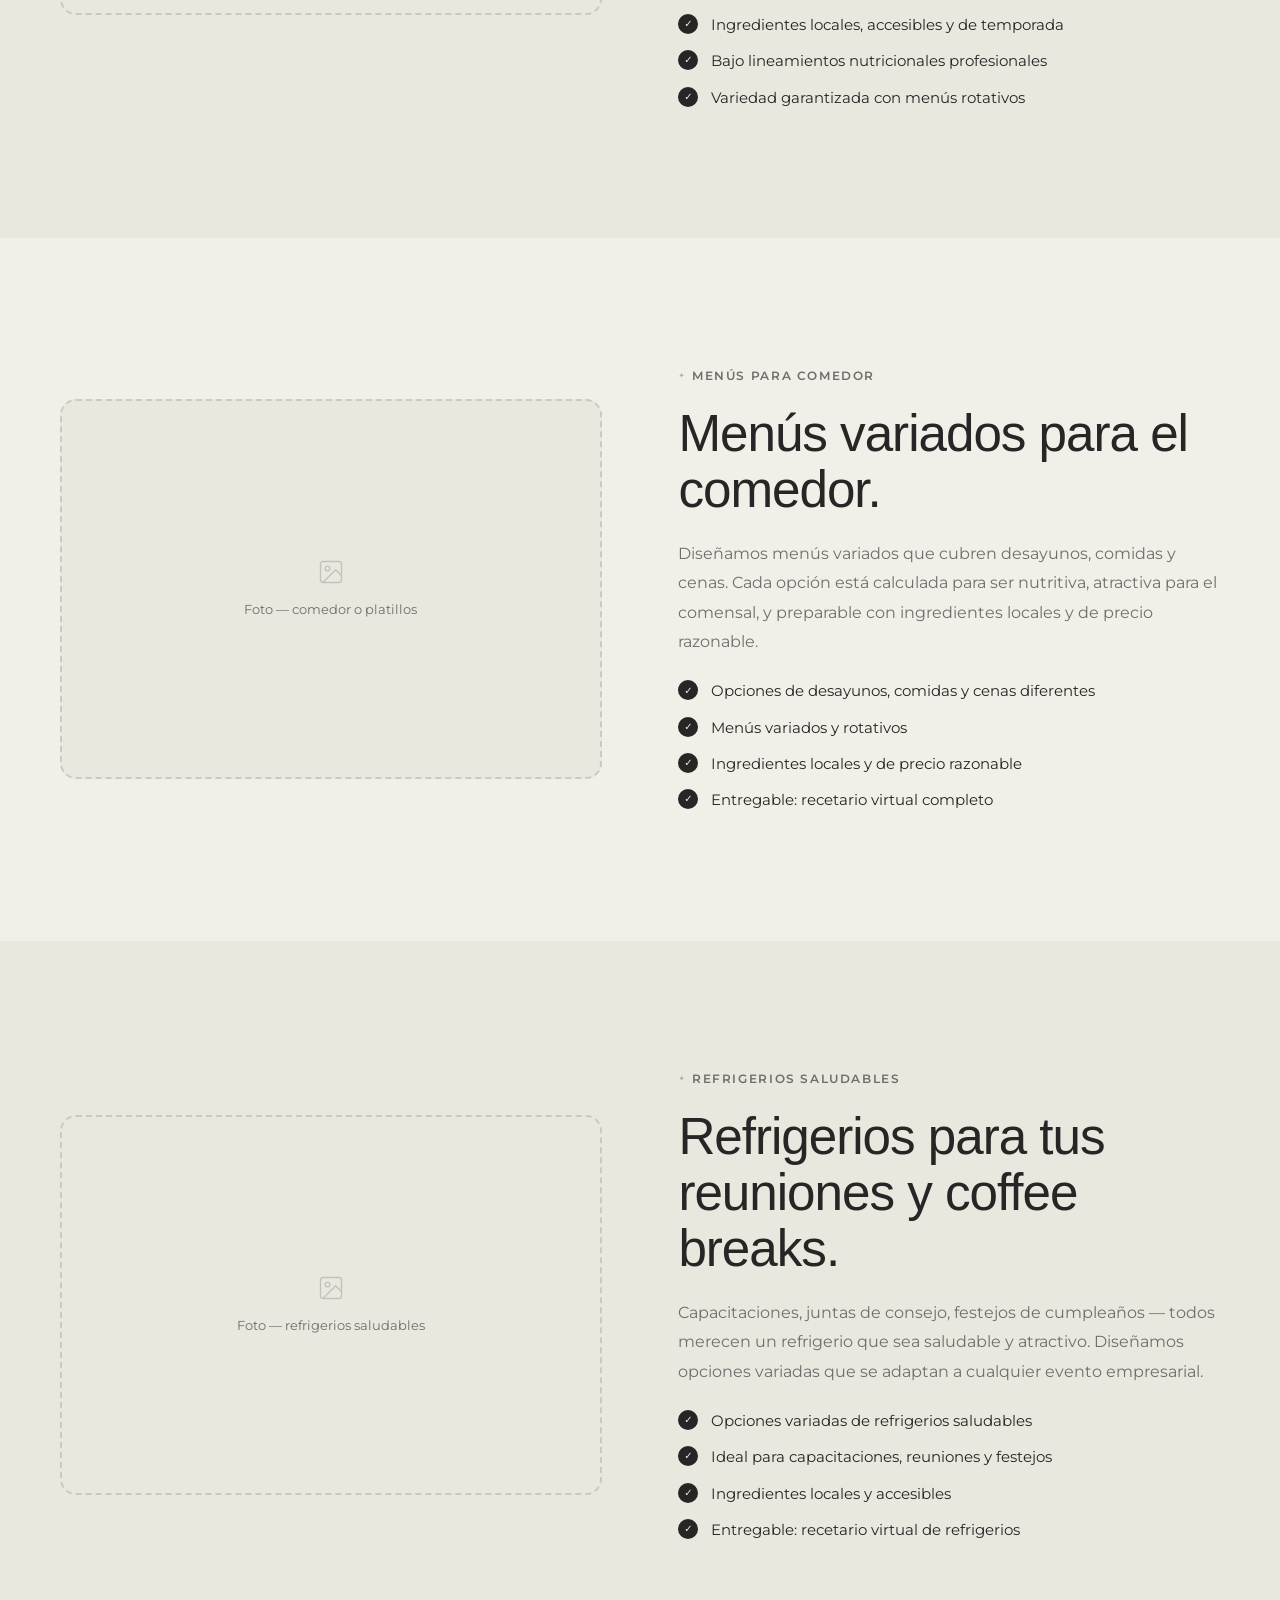
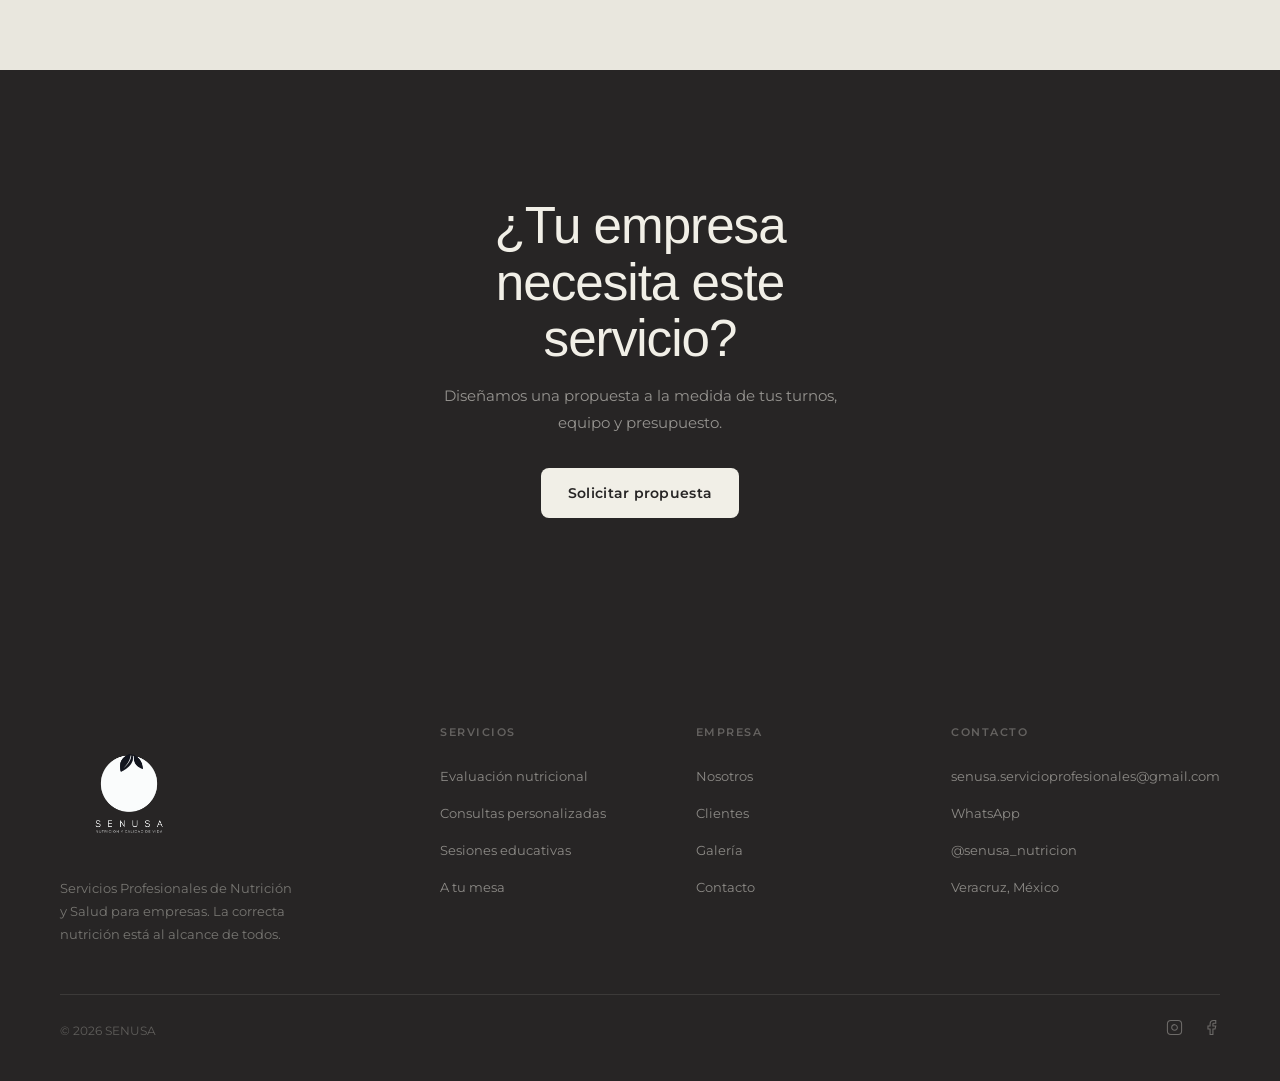
==== commit 39d657e1: "Update all text content per client feedback - Hero: new heading and subtitle focused on evidence-bas" ====
--- a/a-tu-mesa.html
+++ b/a-tu-mesa.html
@@ -43,7 +43,7 @@
               <li>Entrega alineada a los turnos de tu empresa</li>
               <li>Ingredientes locales, accesibles y de temporada</li>
               <li>Bajo lineamientos nutricionales profesionales</li>
-              <li>Variedad garantizada — sin repetir menú</li>
+              <li>Variedad garantizada con menús rotativos</li>
             </ul>
           </div>
           <div class="split-img fu d2">
@@ -62,11 +62,11 @@
           </div>
           <div class="split-content fu d2">
             <div class="eyebrow">Menús para comedor</div>
-            <h2>30 opciones de comida para el comedor.</h2>
+            <h2>Menús variados para el comedor.</h2>
             <p>Diseñamos menús variados que cubren desayunos, comidas y cenas. Cada opción está calculada para ser nutritiva, atractiva para el comensal, y preparable con ingredientes locales y de precio razonable.</p>
             <ul class="checklist">
-              <li>30 desayunos, 30 comidas y 30 cenas diferentes</li>
-              <li>Menús variados, sin repeticiones</li>
+              <li>Opciones de desayunos, comidas y cenas diferentes</li>
+              <li>Menús variados y rotativos</li>
               <li>Ingredientes locales y de precio razonable</li>
               <li>Entregable: recetario virtual completo</li>
             </ul>
@@ -81,10 +81,10 @@
         <div class="split rev">
           <div class="split-content fu">
             <div class="eyebrow">Refrigerios saludables</div>
-            <h2>30 opciones para tus reuniones y coffee breaks.</h2>
-            <p>Capacitaciones, juntas de consejo, festejos de cumpleaños — todos merecen un refrigerio que sea saludable y atractivo. Diseñamos 30 opciones diferentes que se adaptan a cualquier evento empresarial.</p>
+            <h2>Refrigerios para tus reuniones y coffee breaks.</h2>
+            <p>Capacitaciones, juntas de consejo, festejos de cumpleaños — todos merecen un refrigerio que sea saludable y atractivo. Diseñamos opciones variadas que se adaptan a cualquier evento empresarial.</p>
             <ul class="checklist">
-              <li>30 opciones diferentes de refrigerios saludables</li>
+              <li>Opciones variadas de refrigerios saludables</li>
               <li>Ideal para capacitaciones, reuniones y festejos</li>
               <li>Ingredientes locales y accesibles</li>
               <li>Entregable: recetario virtual de refrigerios</li>
@@ -109,5 +109,5 @@
 
   <footer class="site-footer"><div class="wrap"><div class="footer-grid"><div class="footer-brand"><div class="logo"><img src="img/logo-senusa.png" alt="SENUSA" width="38" height="38" style="object-fit:contain;"></div><p>Servicios Profesionales de Nutrición y Salud para empresas. La correcta nutrición está al alcance de todos.</p></div><div class="footer-col"><h6>Servicios</h6><ul class="footer-links"><li><a href="servicios.html">Evaluación nutricional</a></li><li><a href="servicios.html">Consultas personalizadas</a></li><li><a href="servicios.html">Sesiones educativas</a></li><li><a href="a-tu-mesa.html">A tu mesa</a></li></ul></div><div class="footer-col"><h6>Empresa</h6><ul class="footer-links"><li><a href="nosotros.html">Nosotros</a></li><li><a href="nuestros-clientes.html">Clientes</a></li><li><a href="galeria.html">Galería</a></li><li><a href="contacto.html">Contacto</a></li></ul></div><div class="footer-col"><h6>Contacto</h6><ul class="footer-links"><li><a href="mailto:senusa.servicioprofesionales@gmail.com">senusa.servicioprofesionales@gmail.com</a></li><li><a href="https://wa.me/522293012501" target="_blank">WhatsApp</a></li><li><a href="https://instagram.com/senusa_nutricion" target="_blank">@senusa_nutricion</a></li><li><span>Veracruz, México</span></li></ul></div></div><div class="footer-bottom"><span>© 2026 SENUSA</span><div class="footer-social"><a href="https://instagram.com/senusa_nutricion" target="_blank" aria-label="Instagram"><svg width="17" height="17" viewBox="0 0 24 24" fill="none" stroke="currentColor" stroke-width="1.5"><rect width="20" height="20" x="2" y="2" rx="5"/><path d="M16 11.37A4 4 0 1 1 12.63 8 4 4 0 0 1 16 11.37z"/><line x1="17.5" x2="17.51" y1="6.5" y2="6.5"/></svg></a><a href="https://facebook.com/senusa" target="_blank" aria-label="Facebook"><svg width="17" height="17" viewBox="0 0 24 24" fill="none" stroke="currentColor" stroke-width="1.5"><path d="M18 2h-3a5 5 0 0 0-5 5v3H7v4h3v8h4v-8h3l1-4h-4V7a1 1 0 0 1 1-1h3z"/></svg></a></div></div></div></footer>
   <a href="https://wa.me/522293012501" class="wa-fab" aria-label="WhatsApp" target="_blank" rel="noopener"><svg width="26" height="26" viewBox="0 0 32 32" fill="white"><path d="M16 3C9.37 3 4 8.37 4 15c0 2.61.85 5.03 2.29 7.01L4.5 28l6.18-1.76A12.92 12.92 0 0 0 16 27c6.63 0 12-5.37 12-12S22.63 3 16 3Zm6.42 17.13c-.27.76-1.57 1.44-2.15 1.53-.55.08-1.25.12-2.02-.13-.47-.15-1.07-.35-1.83-.69-3.22-1.39-5.32-4.6-5.48-4.81-.16-.22-1.3-1.73-1.3-3.3 0-1.57.82-2.34 1.12-2.66.29-.32.63-.4.84-.4.21 0 .42.002.6.01.19.01.45-.07.7.54.27.63.91 2.21.99 2.37.08.16.13.35.03.56-.1.21-.15.34-.3.52-.15.18-.32.4-.45.54-.15.15-.3.32-.13.63.17.31.76 1.26 1.64 2.04 1.13 1.01 2.08 1.32 2.39 1.47.31.15.49.13.67-.08.18-.21.77-.9.97-1.21.2-.31.4-.26.67-.16.27.1 1.72.81 2.01.96.3.15.5.22.57.35.07.12.07.7-.2 1.46Z"/></svg></a>
-  <script>const nav=document.getElementById("site-nav");window.addEventListener("scroll",()=>nav.classList.toggle("scrolled",scrollY>24),{passive:true});const ham=document.getElementById("ham"),mob=document.getElementById("mob"),mc=document.getElementById("mob-close");ham.addEventListener("click",()=>{mob.classList.add("open");document.body.style.overflow="hidden"});mc.addEventListener("click",()=>{mob.classList.remove("open");document.body.style.overflow=""});mob.querySelectorAll("a").forEach(a=>a.addEventListener("click",()=>{mob.classList.remove("open");document.body.style.overflow=""}));const obs=new IntersectionObserver(es=>es.forEach(e=>{if(e.isIntersecting){e.target.classList.add("on");obs.unobserve(e.target);}}),{threshold:.08,rootMargin:"0px 0px -28px 0px"});document.querySelectorAll(".fu").forEach(el=>obs.observe(el));</script>
+  <script>const nav=document.getElementById("site-nav");window.addEventListener("scroll",()=>nav.classList.toggle("scrolled",scrollY>24),{passive:true});const ham=document.getElementById("ham"),mob=document.getElementById("mob"),mc=document.getElementById("mob-close");ham.addEventListener("click",()=>{mob.classList.add("open");document.body.style.overflow="hidden"});mc.addEventListener("click",()=>{mob.classList.remove("open");document.body.style.overflow=""});mob.querySelectorAll("a").forEach(a=>a.addEventListener("click",()=>{mob.classList.remove("open");document.body.style.overflow=""}));if("IntersectionObserver" in window){const obs=new IntersectionObserver(es=>es.forEach(e=>{if(e.isIntersecting){e.target.classList.add("on");obs.unobserve(e.target);}}),{threshold:.08,rootMargin:"0px 0px -28px 0px"});document.querySelectorAll(".fu").forEach(el=>obs.observe(el));}else{document.querySelectorAll(".fu").forEach(el=>el.classList.add("on"));}</script>
 </body></html>
--- a/css/senusa.css
+++ b/css/senusa.css
@@ -198,7 +198,7 @@
 .mob-overlay {
   display: none;
   position: fixed;
-  inset: 0;
+  top: 0; right: 0; bottom: 0; left: 0;
   z-index: 190;
   background: var(--bg);
   flex-direction: column;
@@ -533,6 +533,10 @@
 .fu.d2  { transition-delay: .16s; }
 .fu.d3  { transition-delay: .24s; }
 .fu.d4  { transition-delay: .32s; }
+/* Fallback: si JS no activa las animaciones, mostrar contenido tras 1.5s */
+@keyframes fu-show { to { opacity: 1; transform: none; } }
+.fu { animation: fu-show 0s 1.5s forwards; }
+.fu.on { animation: none; }
 
 /* ── Responsive ───────────────────────────────────────────── */
 @media (max-width: 960px) {
@@ -561,5 +565,11 @@
 }
 
 /* ── Logo PNG overrides ───────────────────────────────────── */
-.logo img { height: 156px; width: auto; object-fit: contain; }
-.site-footer .logo img { height: 138px; filter: invert(1) brightness(1.15); }
+.logo img { height: 113px; width: auto; object-fit: contain; margin-top: 6px; }
+.site-footer .logo img { height: 138px; filter: invert(1) brightness(1.15); margin-top: 0; }
+
+/* ── Desktop nav: logo fits without being cut ──────────────── */
+@media (min-width: 601px) {
+  :root { --nav-h: 140px; }
+  .logo img { height: 140px; margin-top: 0; }
+}
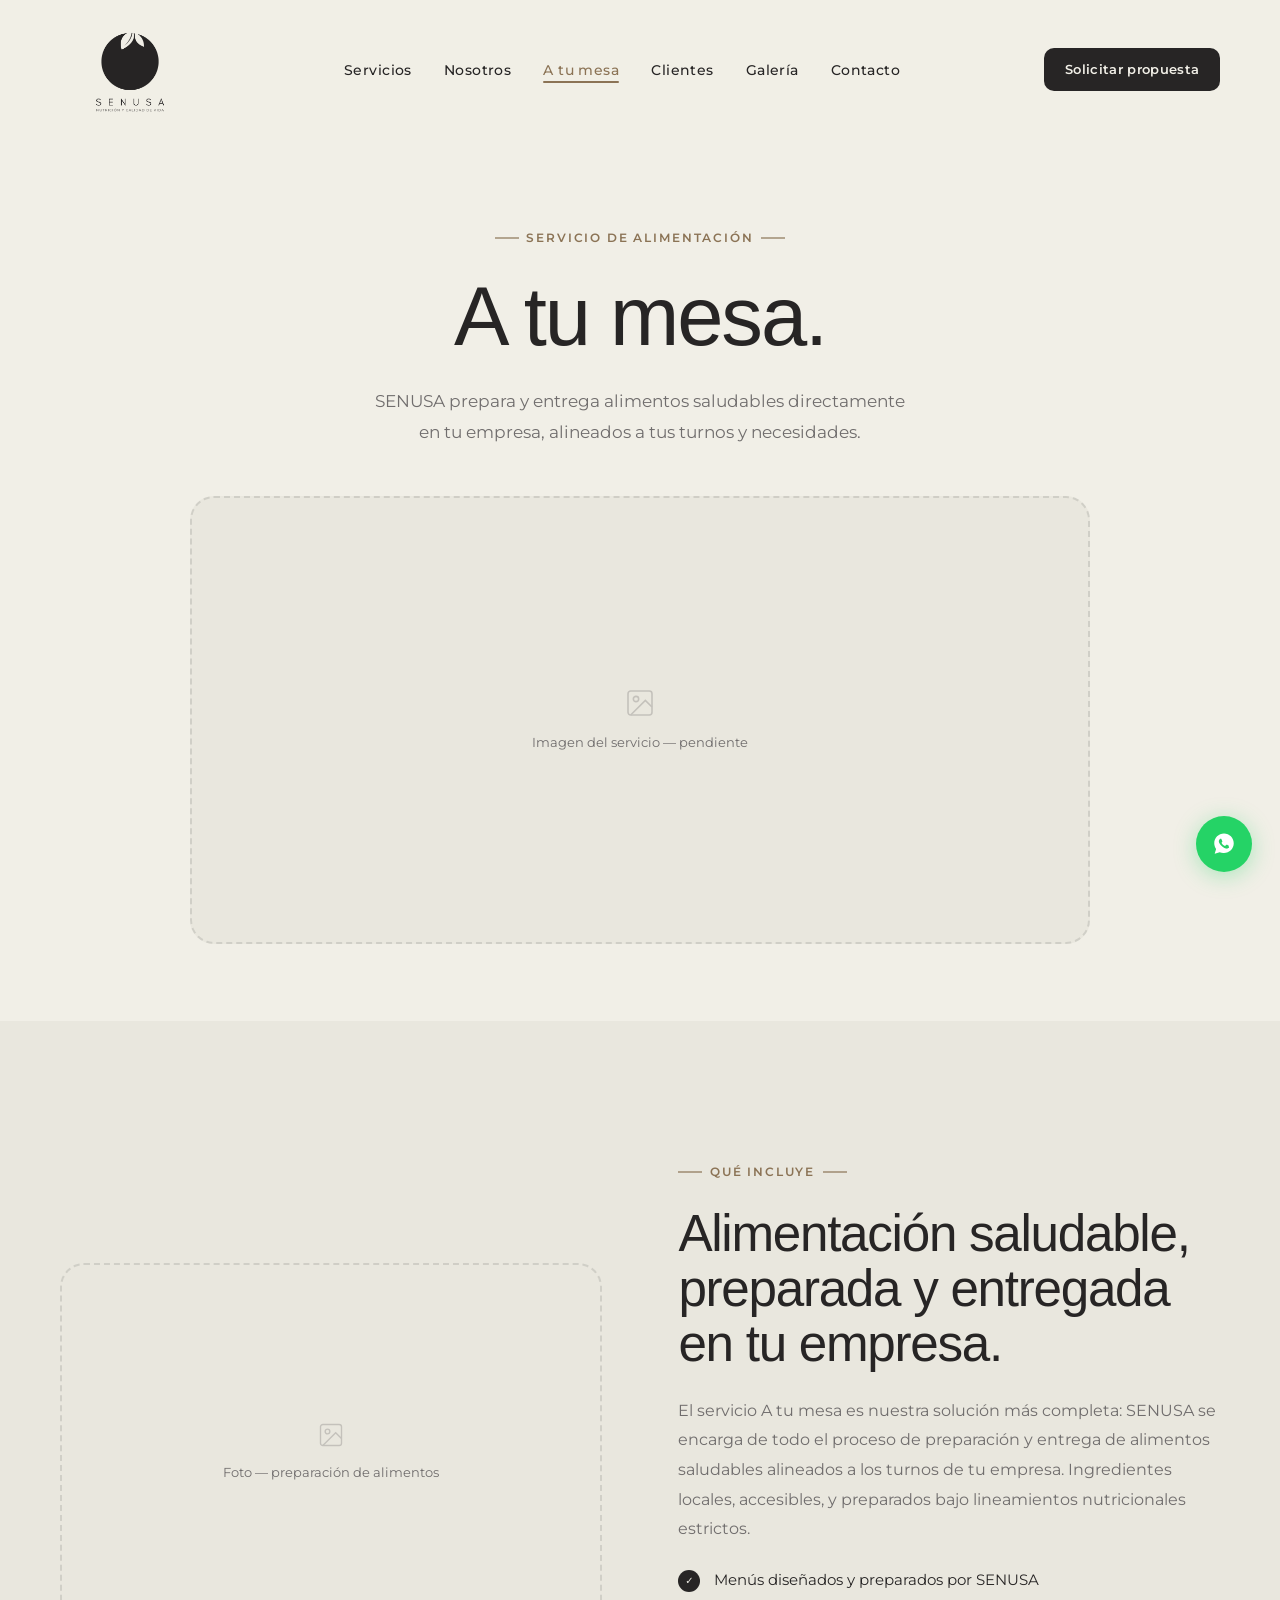
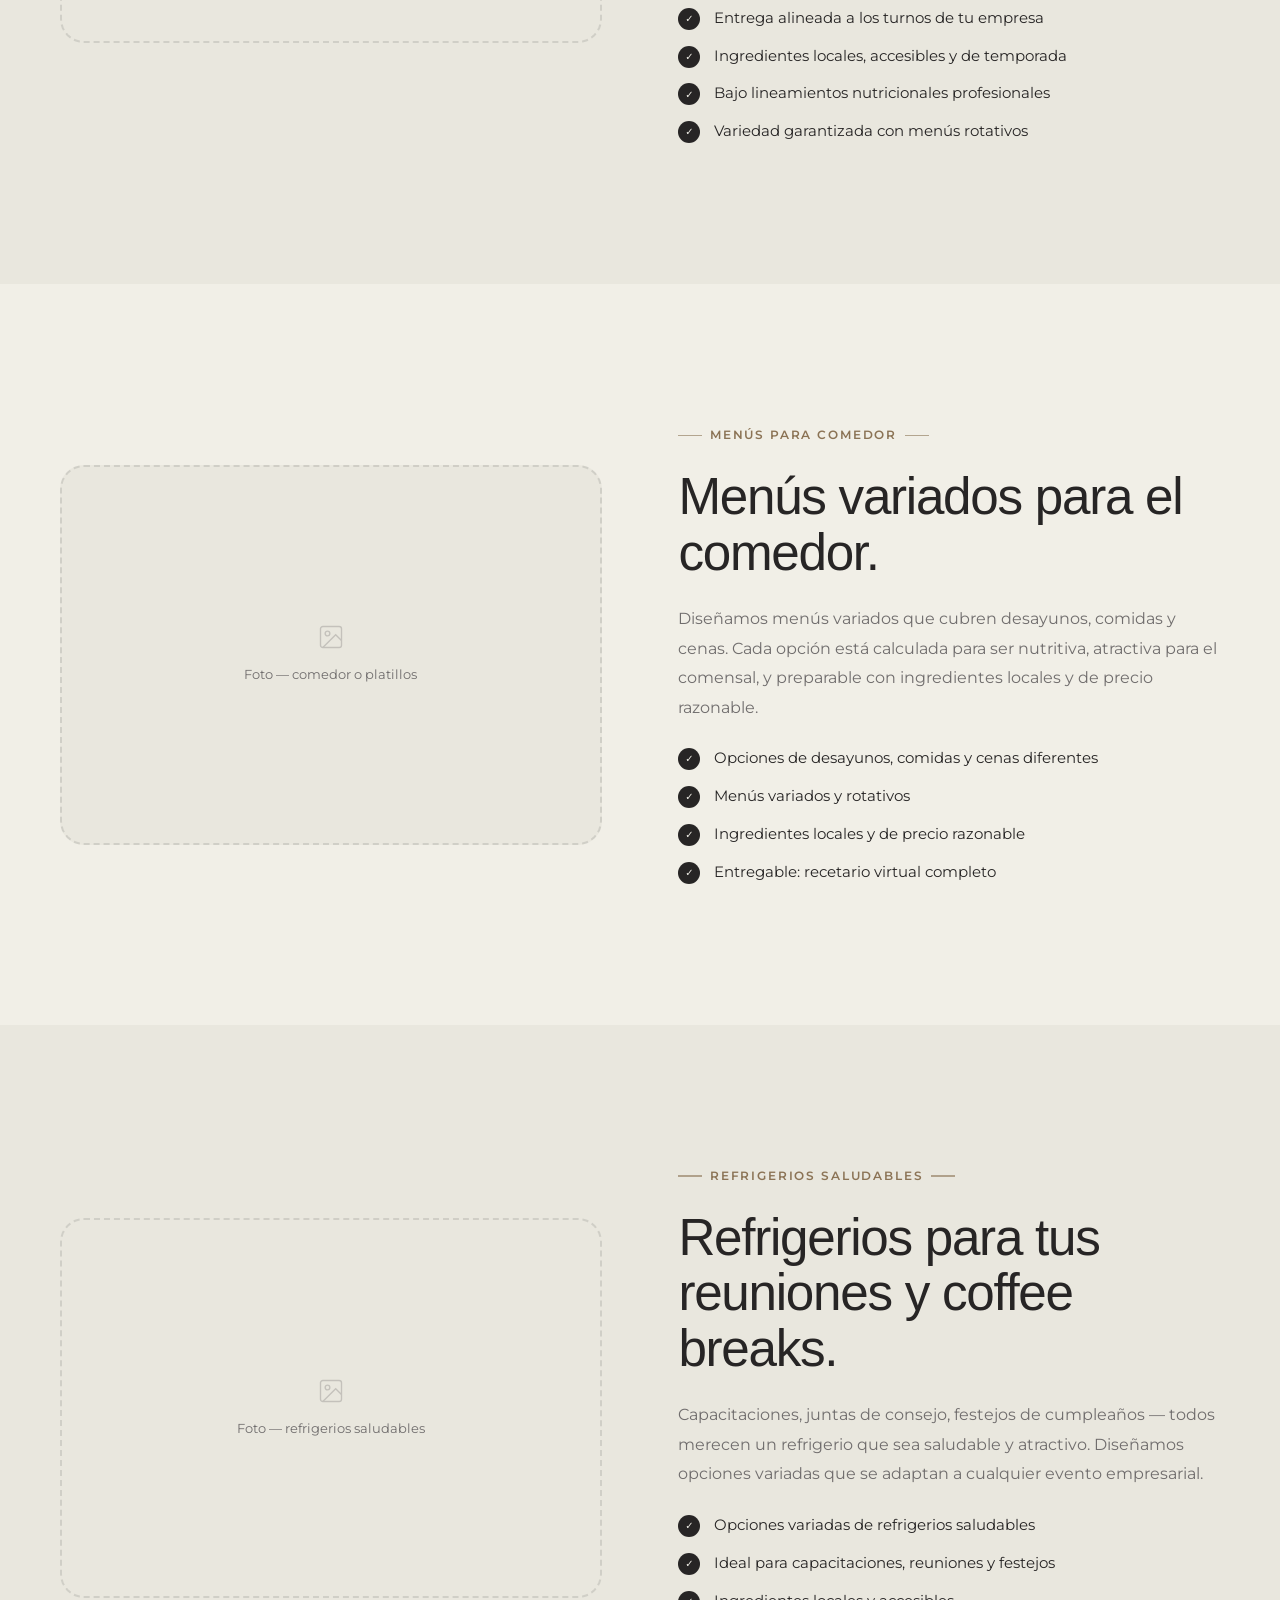
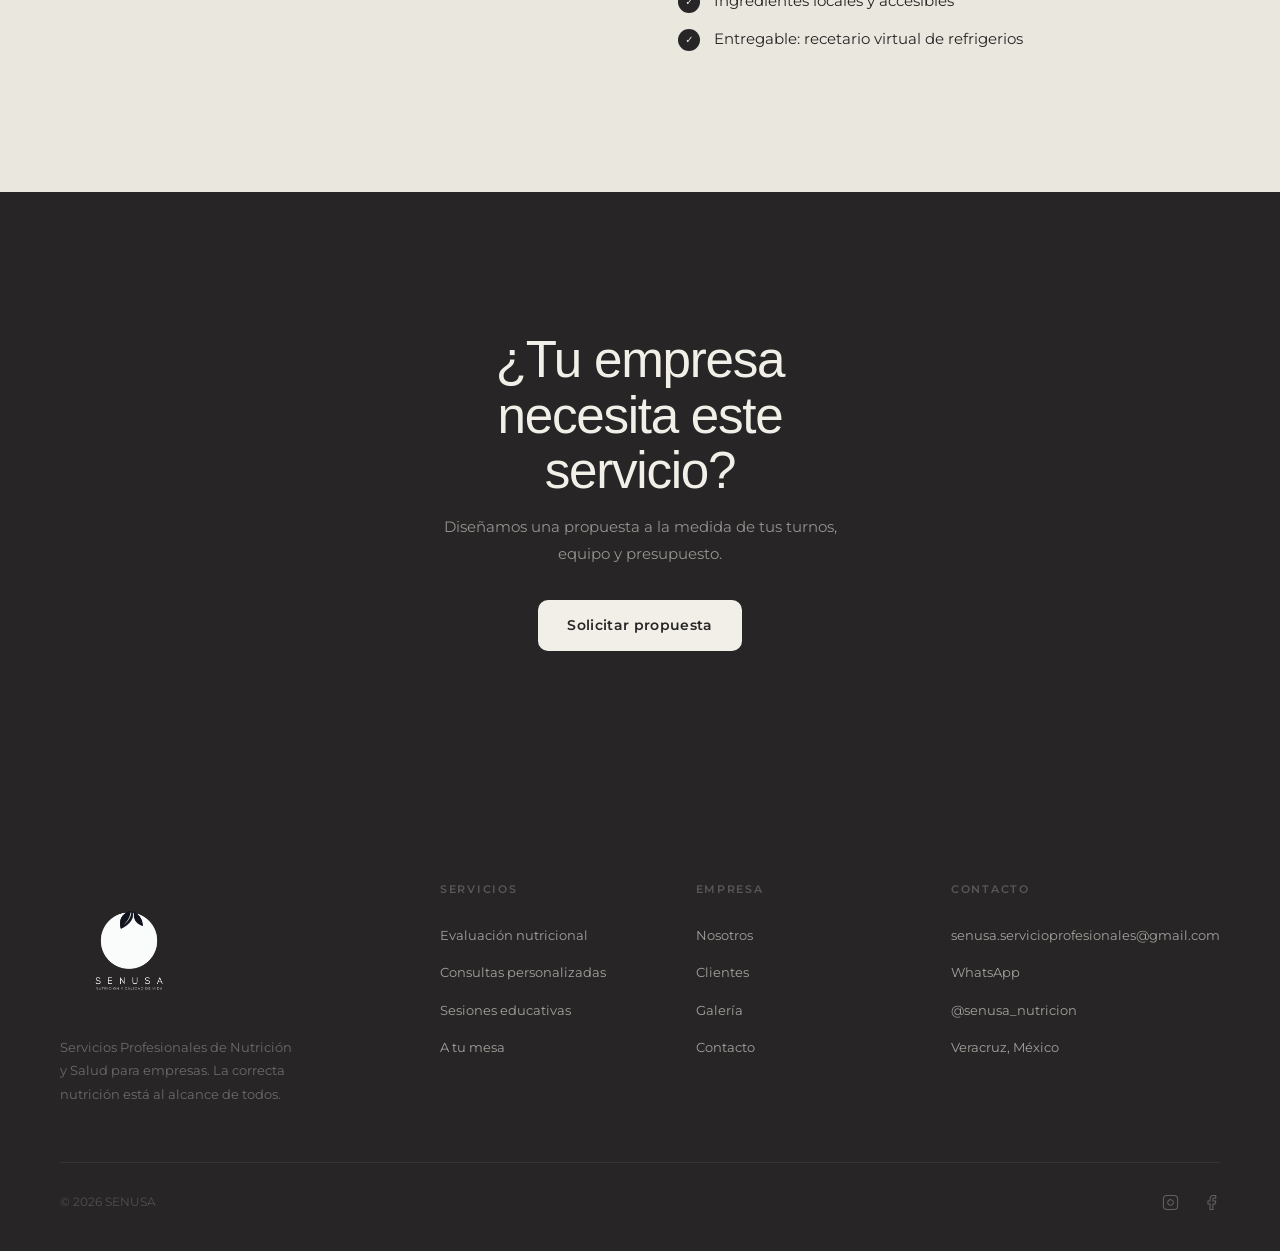
==== commit eee7253e: "Senusa 3.0 Premium: animaciones spring, SEO, accesibilidad y JSON-LD" ====
--- a/a-tu-mesa.html
+++ b/a-tu-mesa.html
@@ -1,24 +1,40 @@
 <!DOCTYPE html>
-<html lang="es">
+<html lang="es-MX">
 <head>
   <meta charset="UTF-8"><meta name="viewport" content="width=device-width, initial-scale=1.0">
   <title>A tu mesa — SENUSA</title>
   <meta name="description" content="SENUSA prepara y entrega alimentos saludables directamente en tu empresa, alineados a tus turnos con ingredientes locales y accesibles.">
+  <meta name="theme-color" content="#f1efe7">
+  <link rel="canonical" href="https://senusa.com.mx/a-tu-mesa.html">
+  <link rel="icon" type="image/png" href="img/logo-senusa.png">
+  <link rel="apple-touch-icon" href="img/logo-senusa.png">
+  <meta property="og:type" content="website">
+  <meta property="og:site_name" content="SENUSA">
+  <meta property="og:locale" content="es_MX">
+  <meta property="og:url" content="https://senusa.com.mx/a-tu-mesa.html">
+  <meta property="og:title" content="A tu mesa — SENUSA">
+  <meta property="og:description" content="Alimentos saludables preparados por SENUSA, entregados en tu empresa.">
+  <meta property="og:image" content="https://senusa.com.mx/img/logo-senusa.png">
+  <meta name="twitter:card" content="summary_large_image">
+  <meta name="twitter:title" content="A tu mesa — SENUSA">
+  <meta name="twitter:description" content="Alimentos saludables preparados por SENUSA, entregados en tu empresa.">
+  <meta name="twitter:image" content="https://senusa.com.mx/img/logo-senusa.png">
   <link rel="preconnect" href="https://fonts.googleapis.com"><link rel="preconnect" href="https://fonts.gstatic.com" crossorigin>
   <link href="https://fonts.googleapis.com/css2?family=Montserrat:ital,wght@0,300;0,400;0,500;0,600;0,700;1,400&display=swap" rel="stylesheet">
   <link rel="stylesheet" href="https://fonts.cdnfonts.com/css/glacial-indifference">
   <link rel="stylesheet" href="css/senusa.css">
 </head>
 <body>
+  <a class="skip-link" href="#main">Saltar al contenido</a>
   <nav class="site-nav" id="site-nav"><div class="nav-inner">
     <a href="index.html" class="logo"><img src="img/logo-senusa.png" alt="SENUSA" width="126" height="126" style="object-fit:contain"></a>
-    <ul class="nav-links"><li><a href="servicios.html">Servicios</a></li><li><a href="nosotros.html">Nosotros</a></li><li><a href="a-tu-mesa.html" class="active">A tu mesa</a></li><li><a href="nuestros-clientes.html">Clientes</a></li><li><a href="galeria.html">Galería</a></li><li><a href="contacto.html">Contacto</a></li></ul>
+    <ul class="nav-links"><li><a href="servicios.html">Servicios</a></li><li><a href="nosotros.html">Nosotros</a></li><li><a href="a-tu-mesa.html" class="active" aria-current="page">A tu mesa</a></li><li><a href="nuestros-clientes.html">Clientes</a></li><li><a href="galeria.html">Galería</a></li><li><a href="contacto.html">Contacto</a></li></ul>
     <a href="contacto.html" class="btn btn-dark nav-cta" style="font-size:.82rem;padding:.6rem 1.3rem">Solicitar propuesta</a>
     <button class="hamburger" id="ham" aria-label="Menú"><span></span><span></span><span></span></button>
   </div></nav>
   <div class="mob-overlay" id="mob"><button class="mob-close" id="mob-close" aria-label="Cerrar"><svg width="24" height="24" viewBox="0 0 24 24" fill="none" stroke="currentColor" stroke-width="1.5"><line x1="18" y1="6" x2="6" y2="18"/><line x1="6" y1="6" x2="18" y2="18"/></svg></button><a href="servicios.html">Servicios</a><a href="nosotros.html">Nosotros</a><a href="a-tu-mesa.html">A tu mesa</a><a href="nuestros-clientes.html">Clientes</a><a href="galeria.html">Galería</a><a href="contacto.html">Contacto</a><a href="contacto.html" class="btn btn-dark" style="margin-top:1rem">Solicitar propuesta</a></div>
 
-  <main>
+  <main id="main">
     <section class="page-hero">
       <div class="wrap">
         <div class="eyebrow center fu">Servicio de alimentación</div>
@@ -30,7 +46,6 @@
       </div>
     </section>
 
-    <!-- DESCRIPCIÓN -->
     <section class="alt">
       <div class="wrap">
         <div class="split rev">
@@ -53,7 +68,6 @@
       </div>
     </section>
 
-    <!-- COMEDOR -->
     <section>
       <div class="wrap">
         <div class="split">
@@ -75,7 +89,6 @@
       </div>
     </section>
 
-    <!-- REFRIGERIOS -->
     <section class="alt">
       <div class="wrap">
         <div class="split rev">
@@ -97,7 +110,6 @@
       </div>
     </section>
 
-    <!-- CTA -->
     <section class="dark">
       <div class="wrap" style="text-align:center">
         <h2 class="fu" style="color:#f1efe7;max-width:480px;margin:0 auto 1rem">¿Tu empresa necesita este servicio?</h2>
@@ -107,7 +119,7 @@
     </section>
   </main>
 
-  <footer class="site-footer"><div class="wrap"><div class="footer-grid"><div class="footer-brand"><div class="logo"><img src="img/logo-senusa.png" alt="SENUSA" width="38" height="38" style="object-fit:contain;"></div><p>Servicios Profesionales de Nutrición y Salud para empresas. La correcta nutrición está al alcance de todos.</p></div><div class="footer-col"><h6>Servicios</h6><ul class="footer-links"><li><a href="servicios.html">Evaluación nutricional</a></li><li><a href="servicios.html">Consultas personalizadas</a></li><li><a href="servicios.html">Sesiones educativas</a></li><li><a href="a-tu-mesa.html">A tu mesa</a></li></ul></div><div class="footer-col"><h6>Empresa</h6><ul class="footer-links"><li><a href="nosotros.html">Nosotros</a></li><li><a href="nuestros-clientes.html">Clientes</a></li><li><a href="galeria.html">Galería</a></li><li><a href="contacto.html">Contacto</a></li></ul></div><div class="footer-col"><h6>Contacto</h6><ul class="footer-links"><li><a href="mailto:senusa.servicioprofesionales@gmail.com">senusa.servicioprofesionales@gmail.com</a></li><li><a href="https://wa.me/522293012501" target="_blank">WhatsApp</a></li><li><a href="https://instagram.com/senusa_nutricion" target="_blank">@senusa_nutricion</a></li><li><span>Veracruz, México</span></li></ul></div></div><div class="footer-bottom"><span>© 2026 SENUSA</span><div class="footer-social"><a href="https://instagram.com/senusa_nutricion" target="_blank" aria-label="Instagram"><svg width="17" height="17" viewBox="0 0 24 24" fill="none" stroke="currentColor" stroke-width="1.5"><rect width="20" height="20" x="2" y="2" rx="5"/><path d="M16 11.37A4 4 0 1 1 12.63 8 4 4 0 0 1 16 11.37z"/><line x1="17.5" x2="17.51" y1="6.5" y2="6.5"/></svg></a><a href="https://facebook.com/senusa" target="_blank" aria-label="Facebook"><svg width="17" height="17" viewBox="0 0 24 24" fill="none" stroke="currentColor" stroke-width="1.5"><path d="M18 2h-3a5 5 0 0 0-5 5v3H7v4h3v8h4v-8h3l1-4h-4V7a1 1 0 0 1 1-1h3z"/></svg></a></div></div></div></footer>
+  <footer class="site-footer"><div class="wrap"><div class="footer-grid"><div class="footer-brand"><div class="logo"><img src="img/logo-senusa.png" alt="SENUSA" width="114" height="114" style="object-fit:contain;"></div><p>Servicios Profesionales de Nutrición y Salud para empresas. La correcta nutrición está al alcance de todos.</p></div><div class="footer-col"><h6>Servicios</h6><ul class="footer-links"><li><a href="servicios.html">Evaluación nutricional</a></li><li><a href="servicios.html">Consultas personalizadas</a></li><li><a href="servicios.html">Sesiones educativas</a></li><li><a href="a-tu-mesa.html">A tu mesa</a></li></ul></div><div class="footer-col"><h6>Empresa</h6><ul class="footer-links"><li><a href="nosotros.html">Nosotros</a></li><li><a href="nuestros-clientes.html">Clientes</a></li><li><a href="galeria.html">Galería</a></li><li><a href="contacto.html">Contacto</a></li></ul></div><div class="footer-col"><h6>Contacto</h6><ul class="footer-links"><li><a href="mailto:senusa.servicioprofesionales@gmail.com">senusa.servicioprofesionales@gmail.com</a></li><li><a href="https://wa.me/522293012501" target="_blank" rel="noopener">WhatsApp</a></li><li><a href="https://instagram.com/senusa_nutricion" target="_blank" rel="noopener">@senusa_nutricion</a></li><li><span>Veracruz, México</span></li></ul></div></div><div class="footer-bottom"><span>© 2026 SENUSA</span><div class="footer-social"><a href="https://instagram.com/senusa_nutricion" target="_blank" rel="noopener" aria-label="Instagram"><svg width="17" height="17" viewBox="0 0 24 24" fill="none" stroke="currentColor" stroke-width="1.5"><rect width="20" height="20" x="2" y="2" rx="5"/><path d="M16 11.37A4 4 0 1 1 12.63 8 4 4 0 0 1 16 11.37z"/><line x1="17.5" x2="17.51" y1="6.5" y2="6.5"/></svg></a><a href="https://facebook.com/senusa" target="_blank" rel="noopener" aria-label="Facebook"><svg width="17" height="17" viewBox="0 0 24 24" fill="none" stroke="currentColor" stroke-width="1.5"><path d="M18 2h-3a5 5 0 0 0-5 5v3H7v4h3v8h4v-8h3l1-4h-4V7a1 1 0 0 1 1-1h3z"/></svg></a></div></div></div></footer>
   <a href="https://wa.me/522293012501" class="wa-fab" aria-label="WhatsApp" target="_blank" rel="noopener"><svg width="26" height="26" viewBox="0 0 32 32" fill="white"><path d="M16 3C9.37 3 4 8.37 4 15c0 2.61.85 5.03 2.29 7.01L4.5 28l6.18-1.76A12.92 12.92 0 0 0 16 27c6.63 0 12-5.37 12-12S22.63 3 16 3Zm6.42 17.13c-.27.76-1.57 1.44-2.15 1.53-.55.08-1.25.12-2.02-.13-.47-.15-1.07-.35-1.83-.69-3.22-1.39-5.32-4.6-5.48-4.81-.16-.22-1.3-1.73-1.3-3.3 0-1.57.82-2.34 1.12-2.66.29-.32.63-.4.84-.4.21 0 .42.002.6.01.19.01.45-.07.7.54.27.63.91 2.21.99 2.37.08.16.13.35.03.56-.1.21-.15.34-.3.52-.15.18-.32.4-.45.54-.15.15-.3.32-.13.63.17.31.76 1.26 1.64 2.04 1.13 1.01 2.08 1.32 2.39 1.47.31.15.49.13.67-.08.18-.21.77-.9.97-1.21.2-.31.4-.26.67-.16.27.1 1.72.81 2.01.96.3.15.5.22.57.35.07.12.07.7-.2 1.46Z"/></svg></a>
-  <script>const nav=document.getElementById("site-nav");window.addEventListener("scroll",()=>nav.classList.toggle("scrolled",scrollY>24),{passive:true});const ham=document.getElementById("ham"),mob=document.getElementById("mob"),mc=document.getElementById("mob-close");ham.addEventListener("click",()=>{mob.classList.add("open");document.body.style.overflow="hidden"});mc.addEventListener("click",()=>{mob.classList.remove("open");document.body.style.overflow=""});mob.querySelectorAll("a").forEach(a=>a.addEventListener("click",()=>{mob.classList.remove("open");document.body.style.overflow=""}));if("IntersectionObserver" in window){const obs=new IntersectionObserver(es=>es.forEach(e=>{if(e.isIntersecting){e.target.classList.add("on");obs.unobserve(e.target);}}),{threshold:.08,rootMargin:"0px 0px -28px 0px"});document.querySelectorAll(".fu").forEach(el=>obs.observe(el));}else{document.querySelectorAll(".fu").forEach(el=>el.classList.add("on"));}</script>
-</body></html>
+  <script src="js/senusa.js"></script>
+</body></html>
--- a/css/senusa.css
+++ b/css/senusa.css
@@ -1,25 +1,75 @@
 /* ================================================================
-   SENUSA 2.0 — Estilos globales
+   SENUSA 3.0 — Estilos globales · Nivel Premium
+   ----------------------------------------------------------------
+   Mejoras aplicadas:
+   • Sistema de animaciones spring-based (inspirado en Emil Kowalski)
+   • Micro-interacciones en botones, cards y nav
+   • Jerarquía tipográfica refinada con mejor ritmo vertical
+   • Sistema de sombras por capas para profundidad visual
+   • Cards con hover 3D sutil
+   • Testimonios con diseño editorial
+   • Footer premium con separadores visuales
+   • Galería con efecto reveal + overlay
+   • prefers-reduced-motion respetado globalmente
+   ----------------------------------------------------------------
    Paleta: bg #f1efe7 · alt #e9e7de · dark #272525 · muted #706d6d
+   Accent cálido: #8b7355 (nuevo — tierra/café premium)
    Tipografía: Glacial Indifference (títulos) + Montserrat (cuerpo)
 ================================================================ */
 
 /* ── Variables ────────────────────────────────────────────── */
 :root {
+  /* Colores base */
   --bg:       #f1efe7;
   --bg-alt:   #e9e7de;
   --dark:     #272525;
   --light:    #f1efe7;
   --muted:    #706d6d;
-  --border:   rgba(39,37,37,.13);
+  --accent:   #8b7355;          /* Nuevo — acento cálido tierra */
+  --border:   rgba(39,37,37,.10);
+
+  /* Tipografía */
   --head:     'Glacial Indifference', 'Jost', sans-serif;
   --body:     'Montserrat', system-ui, sans-serif;
-  --r:        8px;
-  --r-lg:     16px;
+
+  /* Radios */
+  --r:        10px;
+  --r-lg:     18px;
+  --r-xl:     24px;
+
+  /* Layout */
   --nav-h:    80px;
   --max:      1240px;
-  --ease:     cubic-bezier(.4,0,.2,1);
-  --t:        .26s;
+
+  /* ── Animaciones spring-based (Emil Kowalski style) ───── */
+  /* Spring suave: rebote natural, no robótico */
+  --spring:       cubic-bezier(.22,1.2,.36,1);
+  /* Spring más contenido para hovers */
+  --spring-hover: cubic-bezier(.34,1.56,.64,1);
+  /* Ease out elegante para entradas */
+  --ease-out:     cubic-bezier(.16,1,.3,1);
+  /* Ease estándar para transiciones sutiles */
+  --ease:         cubic-bezier(.4,0,.2,1);
+
+  /* Duraciones — las animaciones premium son ligeramente más lentas */
+  --t-fast:   .18s;
+  --t:        .3s;
+  --t-slow:   .5s;
+  --t-enter:  .7s;
+
+  /* ── Sistema de sombras por capas ─────────────────────── */
+  /* Reposo: shadow sutil, apenas perceptible */
+  --shadow-sm:  0 1px 2px rgba(39,37,37,.04),
+                0 2px 4px rgba(39,37,37,.03);
+  /* Hover: elevación media, profundidad clara */
+  --shadow-md:  0 4px 6px rgba(39,37,37,.04),
+                0 10px 24px rgba(39,37,37,.06);
+  /* Elevado: para modales, overlays */
+  --shadow-lg:  0 8px 16px rgba(39,37,37,.05),
+                0 20px 48px rgba(39,37,37,.08);
+  /* Sombra suave para cards oscuras */
+  --shadow-dark: 0 4px 12px rgba(0,0,0,.2),
+                 0 12px 32px rgba(0,0,0,.12);
 }
 
 /* ── Reset ────────────────────────────────────────────────── */
@@ -32,6 +82,7 @@
   font-size: 1rem;
   line-height: 1.75;
   -webkit-font-smoothing: antialiased;
+  -moz-osx-font-smoothing: grayscale;
   overflow-x: hidden;
 }
 img    { display: block; max-width: 100%; }
@@ -39,73 +90,126 @@
 ul     { list-style: none; }
 button { cursor: pointer; border: none; background: none; font: inherit; }
 
-/* ── Tipografía ───────────────────────────────────────────── */
+/* ── Tipografía (jerarquía refinada) ──────────────────────── */
 h1, h2, h3, h4 {
   font-family: var(--head);
   font-weight: 400;
-  line-height: 1.1;
-  letter-spacing: -.02em;
-}
-h1 { font-size: clamp(3rem, 6.5vw, 5.5rem); }
+  line-height: 1.08;
+  letter-spacing: -.025em;
+}
+/* h1 ligeramente más grande para impacto en hero */
+h1 { font-size: clamp(3.2rem, 6.5vw, 5.8rem); }
 h2 { font-size: clamp(2.2rem, 4vw, 3.4rem); }
-h3 { font-size: 1.1rem; font-weight: 700; font-family: var(--body); letter-spacing: 0; }
-
+h3 { font-size: 1.1rem; font-weight: 700; font-family: var(--body); letter-spacing: 0; line-height: 1.35; }
+
+/* Eyebrow — ahora con línea decorativa en lugar de estrellas para look premium */
 .eyebrow {
   display: flex;
   align-items: center;
-  gap: .5em;
+  gap: .65em;
   font-size: .72rem;
   font-weight: 600;
-  letter-spacing: .14em;
+  letter-spacing: .16em;
   text-transform: uppercase;
-  color: var(--muted);
-}
-.eyebrow::before { content: "✦"; opacity: .5; font-size: .65em; }
+  color: var(--accent);          /* Cambiado a accent para diferenciación */
+}
+.eyebrow::before {
+  content: '';
+  width: 24px;
+  height: 1.5px;
+  background: var(--accent);
+  opacity: .6;
+  flex-shrink: 0;
+}
+.eyebrow::after {
+  content: '';
+  width: 24px;
+  height: 1.5px;
+  background: var(--accent);
+  opacity: .6;
+  flex-shrink: 0;
+}
 .eyebrow.center  { justify-content: center; }
 
 /* ── Layout ───────────────────────────────────────────────── */
 .wrap        { max-width: var(--max);  margin: 0 auto; padding: 0 clamp(1.25rem,4vw,2.5rem); }
 .wrap-narrow { max-width: 760px;       margin: 0 auto; padding: 0 clamp(1.25rem,4vw,2.5rem); }
 
-section       { padding: clamp(5rem,10vw,9rem) 0; }
+/* Sections con más ritmo vertical */
+section       { padding: clamp(5.5rem,11vw,10rem) 0; }
 section.alt   { background: var(--bg-alt); }
 section.dark  { background: var(--dark); color: var(--light); }
 
-/* ── Botones ──────────────────────────────────────────────── */
+/* ── Botones (micro-interacciones premium) ────────────────── */
 .btn {
   display: inline-flex;
   align-items: center;
-  gap: .5em;
-  padding: .8rem 1.7rem;
+  gap: .55em;
+  padding: .85rem 1.8rem;
   border-radius: var(--r);
   font-size: .875rem;
   font-weight: 600;
-  letter-spacing: .02em;
-  transition: background var(--t) var(--ease), transform var(--t) var(--ease), box-shadow var(--t) var(--ease);
-}
+  letter-spacing: .025em;
+  position: relative;
+  overflow: hidden;
+  transition:
+    background var(--t) var(--ease),
+    transform var(--t) var(--spring-hover),
+    box-shadow var(--t) var(--ease);
+}
+/* Efecto de brillo sutil al hover — capa pseudo-element */
+.btn::before {
+  content: '';
+  position: absolute;
+  inset: 0;
+  background: linear-gradient(105deg, transparent 40%, rgba(255,255,255,.12) 50%, transparent 60%);
+  transform: translateX(-100%);
+  transition: transform .5s var(--ease);
+}
+.btn:hover::before { transform: translateX(100%); }
+
 .btn-dark {
   background: var(--dark);
   color: var(--light);
 }
 .btn-dark:hover {
   background: #3a3737;
-  transform: translateY(-2px);
-  box-shadow: 0 6px 20px rgba(39,37,37,.18);
-}
+  transform: translateY(-3px);
+  box-shadow: var(--shadow-md);
+}
+.btn-dark:active {
+  transform: translateY(-1px);
+  box-shadow: var(--shadow-sm);
+}
+
 .btn-light {
   background: var(--light);
   color: var(--dark);
 }
 .btn-light:hover {
-  background: #e4e2da;
-  transform: translateY(-2px);
+  background: #e8e6dd;
+  transform: translateY(-3px);
+  box-shadow: var(--shadow-md);
+}
+.btn-light:active {
+  transform: translateY(-1px);
+}
+
+/* Flecha animada en botones que terminan con → */
+.btn-arrow::after {
+  content: '\2192';
+  display: inline-block;
+  transition: transform var(--t) var(--spring-hover);
+}
+.btn-arrow:hover::after {
+  transform: translateX(4px);
 }
 
 /* ── Placeholder imagen ───────────────────────────────────── */
 .ph {
   background: var(--bg-alt);
-  border: 2px dashed rgba(39,37,37,.15);
-  border-radius: var(--r-lg);
+  border: 2px dashed rgba(39,37,37,.12);
+  border-radius: var(--r-xl);
   display: flex;
   flex-direction: column;
   align-items: center;
@@ -115,25 +219,33 @@
   font-size: .82rem;
   text-align: center;
   padding: 2rem;
-}
+  transition: border-color var(--t) var(--ease);
+}
+.ph:hover { border-color: rgba(39,37,37,.22); }
 .ph svg      { opacity: .3; }
 .ph-hero     { min-height: clamp(260px,35vw,460px); max-width: 900px; margin: 0 auto; }
 .ph-med      { min-height: clamp(240px,30vw,380px); }
 .ph-sm       { min-height: 200px; }
 
-/* ── Navegación ───────────────────────────────────────────── */
+/* ── Navegación (mejorada con transiciones spring) ────────── */
 .site-nav {
   position: fixed;
   top: 0; left: 0; right: 0;
   z-index: 200;
   height: var(--nav-h);
-  background: rgba(241,239,231,.9);
-  backdrop-filter: blur(16px);
-  -webkit-backdrop-filter: blur(16px);
+  background: rgba(241,239,231,.92);
+  backdrop-filter: blur(20px) saturate(1.4);
+  -webkit-backdrop-filter: blur(20px) saturate(1.4);
   border-bottom: 1px solid transparent;
-  transition: border-color var(--t) var(--ease);
-}
-.site-nav.scrolled { border-bottom-color: var(--border); }
+  transition: border-color var(--t) var(--ease),
+              background var(--t) var(--ease),
+              box-shadow var(--t) var(--ease);
+}
+/* Al hacer scroll: borde + sombra sutil para profundidad */
+.site-nav.scrolled {
+  border-bottom-color: var(--border);
+  box-shadow: 0 1px 8px rgba(39,37,37,.04);
+}
 
 .nav-inner {
   max-width: var(--max);
@@ -169,17 +281,29 @@
   letter-spacing: .03em;
   position: relative;
   white-space: nowrap;
-}
+  transition: color var(--t-fast) var(--ease);
+}
+/* Underline animado con spring easing */
 .nav-links a::after {
   content: '';
   position: absolute;
-  bottom: -3px; left: 0;
-  width: 0; height: 1.5px;
-  background: var(--dark);
-  transition: width var(--t) var(--ease);
+  bottom: -4px; left: 0;
+  width: 0; height: 2px;
+  background: var(--accent);
+  border-radius: 1px;
+  transition: width var(--t) var(--spring);
 }
 .nav-links a:hover::after,
 .nav-links a.active::after { width: 100%; }
+.nav-links a:hover { color: var(--accent); }
+.nav-links a.active { color: var(--accent); }
+
+/* CTA del nav con hover especial */
+.nav-cta {
+  transition: background var(--t-fast) var(--ease),
+              transform var(--t) var(--spring-hover),
+              box-shadow var(--t) var(--ease) !important;
+}
 
 .hamburger {
   display: none;
@@ -191,10 +315,15 @@
   display: block;
   width: 22px; height: 1.5px;
   background: var(--dark);
-  transition: var(--t) var(--ease);
-}
-
-/* Menú mobile */
+  transition: transform var(--t) var(--spring), opacity var(--t-fast);
+  transform-origin: center;
+}
+/* Animación hamburger → X */
+.hamburger.active span:nth-child(1) { transform: translateY(6.5px) rotate(45deg); }
+.hamburger.active span:nth-child(2) { opacity: 0; }
+.hamburger.active span:nth-child(3) { transform: translateY(-6.5px) rotate(-45deg); }
+
+/* Menú mobile — con transición de entrada suave */
 .mob-overlay {
   display: none;
   position: fixed;
@@ -205,30 +334,62 @@
   align-items: center;
   justify-content: center;
   gap: 2.5rem;
-}
-.mob-overlay.open { display: flex; }
+  opacity: 0;
+  transition: opacity var(--t-slow) var(--ease-out);
+}
+.mob-overlay.open {
+  display: flex;
+  opacity: 1;
+}
 .mob-overlay a {
   font-family: var(--head);
   font-size: clamp(1.8rem,5vw,2.3rem);
-}
+  opacity: 0;
+  transform: translateY(12px);
+}
+/* Stagger de entrada para links del menú mobile */
+.mob-overlay.open a {
+  animation: mob-link-in var(--t-enter) var(--spring) forwards;
+}
+.mob-overlay.open a:nth-child(1) { animation-delay: .05s; }
+.mob-overlay.open a:nth-child(2) { animation-delay: .1s; }
+.mob-overlay.open a:nth-child(3) { animation-delay: .15s; }
+.mob-overlay.open a:nth-child(4) { animation-delay: .2s; }
+.mob-overlay.open a:nth-child(5) { animation-delay: .25s; }
+.mob-overlay.open a:nth-child(6) { animation-delay: .3s; }
+.mob-overlay.open a:nth-child(7) { animation-delay: .35s; }
+.mob-overlay.open a:nth-child(8) { animation-delay: .4s; }
+
+@keyframes mob-link-in {
+  to { opacity: 1; transform: none; }
+}
+
 .mob-close {
   position: absolute;
   top: 1.4rem; right: 1.6rem;
   background: none;
   border: none;
   cursor: pointer;
-}
+  transition: transform var(--t) var(--spring-hover);
+}
+.mob-close:hover { transform: rotate(90deg); }
 
 /* ── Hero ─────────────────────────────────────────────────── */
 .hero {
-  padding-top: calc(var(--nav-h) + clamp(4rem,7vw,6rem));
-  padding-bottom: clamp(4rem,7vw,6rem);
+  padding-top: calc(var(--nav-h) + clamp(4.5rem,8vw,7rem));
+  padding-bottom: clamp(4.5rem,8vw,7rem);
   text-align: center;
 }
-.hero .eyebrow  { justify-content: center; margin-bottom: 2rem; }
-.hero h1        { max-width: 920px; margin: 0 auto 1.5rem; }
-.hero .sub      { max-width: 580px; margin: 0 auto 3rem; color: var(--muted); font-size: 1.12rem; line-height: 1.8; }
-.hero-img       { margin-top: clamp(3rem,6vw,5rem); }
+.hero .eyebrow  { justify-content: center; margin-bottom: 2.25rem; }
+.hero h1        { max-width: 920px; margin: 0 auto 1.75rem; }
+.hero .sub      {
+  max-width: 560px;
+  margin: 0 auto 3.25rem;
+  color: var(--muted);
+  font-size: 1.12rem;
+  line-height: 1.85;
+}
+.hero-img       { margin-top: clamp(3.5rem,7vw,5.5rem); }
 
 /* Hero de páginas internas */
 .page-hero {
@@ -236,23 +397,50 @@
   padding-bottom: clamp(4rem,6vw,5.5rem);
   text-align: center;
 }
-.page-hero .eyebrow { justify-content: center; margin-bottom: 1.25rem; }
-.page-hero h1       { max-width: 720px; margin: 0 auto 1.25rem; }
-.page-hero .sub     { max-width: 540px; margin: 0 auto; color: var(--muted); font-size: 1.05rem; line-height: 1.8; }
-
-/* ── Grid servicios ───────────────────────────────────────── */
+.page-hero .eyebrow { justify-content: center; margin-bottom: 1.5rem; }
+.page-hero h1       { max-width: 720px; margin: 0 auto 1.5rem; }
+.page-hero .sub     { max-width: 540px; margin: 0 auto; color: var(--muted); font-size: 1.05rem; line-height: 1.85; }
+
+/* ── Grid servicios (cards con efecto hover premium) ──────── */
 .svc-header { text-align: center; margin-bottom: clamp(2.5rem,5vw,4rem); }
-.svc-header .eyebrow { justify-content: center; margin-bottom: .6rem; }
+.svc-header .eyebrow { justify-content: center; margin-bottom: .75rem; }
 .svc-header p { color: var(--muted); max-width: 440px; margin: 0 auto; font-size: .95rem; }
 
 .svc-grid {
   display: grid;
   grid-template-columns: repeat(3,1fr);
-  gap: clamp(1.5rem,4vw,3rem) clamp(2rem,5vw,4rem);
-}
-.svc-card  { border-top: 1.5px solid var(--border); padding-top: 1.75rem; }
-.svc-num   { font-size: .72rem; font-weight: 600; letter-spacing: .14em; color: var(--muted); margin-bottom: .9rem; display: block; }
-.svc-card h3 { margin-bottom: .6rem; line-height: 1.35; font-size: 1.05rem; }
+  gap: clamp(1.25rem,3vw,1.75rem);
+}
+
+/* Cards de servicio — ahora con fondo, sombra y hover con elevación */
+.svc-card {
+  background: var(--bg);
+  border: 1px solid var(--border);
+  border-radius: var(--r-lg);
+  padding: clamp(1.5rem,3vw,2.25rem);
+  transition:
+    transform var(--t) var(--spring-hover),
+    box-shadow var(--t) var(--ease),
+    border-color var(--t) var(--ease);
+  /* Efecto 3D sutil */
+  will-change: transform;
+}
+.svc-card:hover {
+  transform: translateY(-6px);
+  box-shadow: var(--shadow-md);
+  border-color: rgba(139,115,85,.2);
+}
+.alt .svc-card { background: var(--bg); }
+
+.svc-num {
+  font-size: .68rem;
+  font-weight: 700;
+  letter-spacing: .16em;
+  color: var(--accent);
+  margin-bottom: 1rem;
+  display: block;
+}
+.svc-card h3 { margin-bottom: .65rem; line-height: 1.35; font-size: 1.05rem; }
 .svc-card p  { font-size: .93rem; color: var(--muted); line-height: 1.85; }
 
 /* ── Split (2 columnas texto+imagen) ─────────────────────── */
@@ -264,24 +452,24 @@
 }
 .split.rev .split-img { order: -1; }
 
-.split-content .eyebrow  { margin-bottom: 1.25rem; }
-.split-content h2        { margin-bottom: 1.25rem; }
-.split-content p         { color: var(--muted); font-size: 1rem; margin-bottom: .95rem; line-height: 1.85; }
-.split-content .btn      { margin-top: 1.75rem; }
-
-/* ── Checklist ────────────────────────────────────────────── */
-.checklist { display: flex; flex-direction: column; gap: .75rem; margin-top: 1.4rem; }
+.split-content .eyebrow  { margin-bottom: 1.5rem; }
+.split-content h2        { margin-bottom: 1.5rem; }
+.split-content p         { color: var(--muted); font-size: 1rem; margin-bottom: 1rem; line-height: 1.85; }
+.split-content .btn      { margin-top: 2rem; }
+
+/* ── Checklist (con checkmark accent) ─────────────────────── */
+.checklist { display: flex; flex-direction: column; gap: .85rem; margin-top: 1.5rem; }
 .checklist li {
   display: flex;
   align-items: flex-start;
-  gap: .8rem;
+  gap: .85rem;
   font-size: .95rem;
   line-height: 1.6;
 }
 .checklist li::before {
-  content: "✓";
+  content: "\2713";
   flex-shrink: 0;
-  width: 20px; height: 20px;
+  width: 22px; height: 22px;
   border-radius: 50%;
   background: var(--dark);
   color: var(--light);
@@ -289,82 +477,147 @@
   display: flex;
   align-items: center;
   justify-content: center;
-  margin-top: 1px;
+  margin-top: 2px;
+  transition: background var(--t) var(--ease), transform var(--t) var(--spring-hover);
+}
+/* Hover sutil en cada check */
+.checklist li:hover::before {
+  background: var(--accent);
+  transform: scale(1.1);
 }
 .dark .checklist li::before {
   background: var(--light);
   color: var(--dark);
 }
 
-/* ── Método 4 pasos ───────────────────────────────────────── */
+/* ── Método 4 pasos (con hover y número accent) ──────────── */
 .method-grid {
   display: grid;
   grid-template-columns: repeat(4,1fr);
-  gap: 2px;
+  gap: 1px;
   background: var(--border);
   margin-top: clamp(2.5rem,5vw,4rem);
-}
-.method-step { background: var(--bg); padding: 2.25rem 1.75rem; }
-.step-n { font-size: .68rem; font-weight: 600; letter-spacing: .14em; text-transform: uppercase; color: var(--muted); display: block; margin-bottom: .9rem; }
-.method-step h3 { margin-bottom: .45rem; font-size: .95rem; font-weight: 700; font-family: var(--body); }
-.method-step p  { font-size: .85rem; color: var(--muted); line-height: 1.75; }
-
-/* ── Pilares ──────────────────────────────────────────────── */
+  border-radius: var(--r-lg);
+  overflow: hidden;
+}
+.method-step {
+  background: var(--bg);
+  padding: 2.5rem 2rem;
+  transition: background var(--t) var(--ease);
+}
+.method-step:hover { background: #eeece4; }
+
+.step-n {
+  font-size: .68rem;
+  font-weight: 700;
+  letter-spacing: .16em;
+  text-transform: uppercase;
+  color: var(--accent);
+  display: block;
+  margin-bottom: 1rem;
+}
+.method-step h3 { margin-bottom: .5rem; font-size: .95rem; font-weight: 700; font-family: var(--body); }
+.method-step p  { font-size: .85rem; color: var(--muted); line-height: 1.8; }
+
+/* ── Pilares (con hover y icono animado) ──────────────────── */
 .pillars-grid {
   display: grid;
   grid-template-columns: repeat(3,1fr);
-  gap: 2px;
+  gap: 1px;
   background: var(--border);
+  border-radius: var(--r-lg);
+  overflow: hidden;
 }
 .pillar {
   background: var(--bg-alt);
   padding: clamp(2rem,4vw,3.5rem) clamp(1.5rem,3vw,2.5rem);
-}
+  transition: background var(--t) var(--ease);
+}
+.pillar:hover { background: #e5e3da; }
+
 .pillar-icon {
-  width: 44px; height: 44px;
+  width: 48px; height: 48px;
   border-radius: 50%;
-  border: 1.5px solid var(--border);
+  border: 1.5px solid rgba(139,115,85,.25);
   display: flex;
   align-items: center;
   justify-content: center;
-  font-size: 1.15rem;
-  margin-bottom: 1.4rem;
-}
-.pillar h3 { margin-bottom: .65rem; }
-.pillar p  { font-size: .88rem; color: var(--muted); line-height: 1.8; }
-
-/* ── Testimonial ──────────────────────────────────────────── */
+  font-size: 1.2rem;
+  margin-bottom: 1.6rem;
+  transition: transform var(--t) var(--spring-hover),
+              border-color var(--t) var(--ease);
+}
+.pillar:hover .pillar-icon {
+  transform: scale(1.08) rotate(-3deg);
+  border-color: var(--accent);
+}
+.pillar h3 { margin-bottom: .7rem; }
+.pillar p  { font-size: .88rem; color: var(--muted); line-height: 1.85; }
+
+/* ── Testimonial (diseño editorial premium) ───────────────── */
 .t-quote {
   font-family: var(--head);
-  font-size: clamp(2rem, 4vw, 3.2rem);
+  font-size: clamp(1.8rem, 3.8vw, 3rem);
   font-style: italic;
-  line-height: 1.25;
+  line-height: 1.28;
   text-align: center;
-  max-width: 820px;
-  margin: 0 auto 2.5rem;
-}
-.t-source { display: flex; flex-direction: column; align-items: center; gap: .15rem; }
-.t-name   { font-size: .88rem; font-weight: 600; }
-.t-role   { font-size: .76rem; color: rgba(241,239,231,.4); font-weight: 300; }
-.t-divider { width: 1px; height: 60px; background: rgba(241,239,231,.15); margin: 2.75rem auto; }
+  max-width: 780px;
+  margin: 0 auto 2.75rem;
+  position: relative;
+}
+/* Comillas decorativas grandes */
+.t-quote::before {
+  content: '\201C';
+  position: absolute;
+  top: -.6em;
+  left: 50%;
+  transform: translateX(-50%);
+  font-size: 4em;
+  font-style: normal;
+  color: rgba(241,239,231,.08);
+  line-height: 1;
+  pointer-events: none;
+}
+
+.t-source { display: flex; flex-direction: column; align-items: center; gap: .2rem; }
+.t-name   { font-size: .88rem; font-weight: 600; letter-spacing: .02em; }
+.t-role   { font-size: .76rem; color: rgba(241,239,231,.62); font-weight: 300; }
+
+/* Divider animado — crece desde el centro */
+.t-divider {
+  width: 1px;
+  height: 0;
+  background: rgba(241,239,231,.12);
+  margin: 3rem auto;
+  transition: height var(--t-enter) var(--ease-out);
+}
+.t-divider.on { height: 60px; }
 
 /* ── CTA section ──────────────────────────────────────────── */
 .cta-section { text-align: center; }
-.cta-section .eyebrow { justify-content: center; margin-bottom: 1.25rem; }
-.cta-section h2 { max-width: 520px; margin: 0 auto 1rem; }
-.cta-section p  { color: var(--muted); max-width: 400px; margin: 0 auto 2rem; font-size: .95rem; }
-
-/* ── Logos clientes ───────────────────────────────────────── */
+.cta-section .eyebrow { justify-content: center; margin-bottom: 1.5rem; }
+.cta-section h2 { max-width: 520px; margin: 0 auto 1.25rem; }
+.cta-section p  { color: var(--muted); max-width: 400px; margin: 0 auto 2.25rem; font-size: .95rem; }
+
+/* ── Logos clientes (con hover sutil) ─────────────────────── */
 .logo-ph {
   background: var(--bg);
-  border: 1.5px dashed var(--border);
+  border: 1.5px dashed rgba(39,37,37,.1);
   border-radius: var(--r);
-  height: 80px;
+  height: 88px;
   display: flex;
   align-items: center;
   justify-content: center;
   font-size: .78rem;
   color: var(--muted);
+  transition: border-color var(--t) var(--ease),
+              transform var(--t) var(--spring-hover),
+              box-shadow var(--t) var(--ease);
+}
+.logo-ph:hover {
+  border-color: rgba(139,115,85,.25);
+  transform: translateY(-2px);
+  box-shadow: var(--shadow-sm);
 }
 .logos-grid {
   display: grid;
@@ -372,18 +625,18 @@
   gap: 1.25rem;
 }
 
-/* ── Galería ──────────────────────────────────────────────── */
+/* ── Galería (hover reveal con overlay) ───────────────────── */
 .gal-grid {
   display: grid;
   grid-template-columns: repeat(3,1fr);
   gap: 1.25rem;
 }
 .gal-item {
-  border-radius: var(--r-lg);
+  border-radius: var(--r-xl);
   overflow: hidden;
   background: var(--bg-alt);
-  border: 2px dashed var(--border);
-  min-height: 240px;
+  border: 2px dashed rgba(39,37,37,.1);
+  min-height: 260px;
   display: flex;
   align-items: center;
   justify-content: center;
@@ -393,150 +646,277 @@
   font-size: .82rem;
   padding: 1.5rem;
   text-align: center;
-  transition: border-color var(--t) var(--ease);
-}
-.gal-item:hover { border-color: rgba(39,37,37,.3); }
+  position: relative;
+  transition:
+    border-color var(--t) var(--ease),
+    transform var(--t) var(--spring-hover),
+    box-shadow var(--t) var(--ease);
+}
+.gal-item:hover {
+  border-color: rgba(139,115,85,.2);
+  transform: translateY(-4px) scale(1.01);
+  box-shadow: var(--shadow-md);
+}
+/* Cuando se usen imágenes reales, agregar overlay en hover */
+.gal-item img {
+  width: 100%; height: 100%;
+  object-fit: cover;
+  transition: transform var(--t-slow) var(--ease);
+}
+.gal-item:hover img { transform: scale(1.04); }
 
 /* ── Misión / Visión ──────────────────────────────────────── */
 .mv-grid {
   display: grid;
   grid-template-columns: 1fr 1fr;
-  gap: 2px;
+  gap: 1px;
   background: var(--border);
-  margin-top: 3rem;
-}
-.mv-block { background: var(--bg-alt); padding: clamp(2rem,4vw,3rem); }
-.mv-block .eyebrow { margin-bottom: 1rem; }
-.mv-block h3 { margin-bottom: .75rem; font-family: var(--head); font-size: clamp(1.3rem,2vw,1.8rem); font-weight: 400; }
-.mv-block p  { font-size: .9rem; color: var(--muted); line-height: 1.8; }
-
-/* ── Formulario de contacto ───────────────────────────────── */
+  margin-top: 3.5rem;
+  border-radius: var(--r-lg);
+  overflow: hidden;
+}
+.mv-block {
+  background: var(--bg-alt);
+  padding: clamp(2.25rem,4.5vw,3.5rem);
+  transition: background var(--t) var(--ease);
+}
+.mv-block:hover { background: #e5e3da; }
+.mv-block .eyebrow { margin-bottom: 1.1rem; }
+.mv-block h3 {
+  margin-bottom: .85rem;
+  font-family: var(--head);
+  font-size: clamp(1.3rem,2vw,1.8rem);
+  font-weight: 400;
+}
+.mv-block p  { font-size: .9rem; color: var(--muted); line-height: 1.85; }
+
+/* ── Formulario de contacto (con focus states premium) ────── */
 .contact-grid {
   display: grid;
   grid-template-columns: 1fr 1fr;
   gap: clamp(2.5rem,6vw,6rem);
   align-items: start;
 }
-.c-info .eyebrow  { margin-bottom: 1.1rem; }
-.c-info h2        { margin-bottom: .85rem; }
-.c-info > p       { color: var(--muted); font-size: .95rem; margin-bottom: 2rem; }
-.c-details        { display: flex; flex-direction: column; gap: .8rem; }
-.c-item           { display: flex; align-items: center; gap: .75rem; font-size: .88rem; }
-.c-item svg       { opacity: .4; flex-shrink: 0; }
-
-.form { display: flex; flex-direction: column; gap: .9rem; }
-.form-row { display: grid; grid-template-columns: 1fr 1fr; gap: .9rem; }
-.form-group { display: flex; flex-direction: column; gap: .3rem; }
+.c-info .eyebrow  { margin-bottom: 1.25rem; }
+.c-info h2        { margin-bottom: 1rem; }
+.c-info > p       { color: var(--muted); font-size: .95rem; margin-bottom: 2.25rem; }
+.c-details        { display: flex; flex-direction: column; gap: .9rem; }
+.c-item           {
+  display: flex;
+  align-items: center;
+  gap: .8rem;
+  font-size: .88rem;
+  transition: transform var(--t-fast) var(--ease);
+}
+.c-item:hover { transform: translateX(3px); }
+.c-item svg       { opacity: .35; flex-shrink: 0; transition: opacity var(--t-fast); }
+.c-item:hover svg { opacity: .6; }
+
+.form { display: flex; flex-direction: column; gap: 1rem; }
+.form-row { display: grid; grid-template-columns: 1fr 1fr; gap: 1rem; }
+.form-group { display: flex; flex-direction: column; gap: .35rem; }
 .form-group label {
   font-size: .68rem;
   font-weight: 600;
   letter-spacing: .12em;
   text-transform: uppercase;
   color: var(--muted);
-}
+  transition: color var(--t-fast);
+}
+/* Label cambia de color cuando el input tiene focus */
+.form-group:focus-within label { color: var(--accent); }
+
 .form-group input,
 .form-group textarea,
 .form-group select {
   background: transparent;
   border: 1.5px solid var(--border);
   border-radius: var(--r);
-  padding: .75rem 1rem;
+  padding: .8rem 1.1rem;
   font-family: var(--body);
   font-size: .88rem;
   color: var(--dark);
   outline: none;
   width: 100%;
-  transition: border-color var(--t) var(--ease);
+  transition: border-color var(--t) var(--ease),
+              box-shadow var(--t) var(--ease);
   -webkit-appearance: none;
 }
+/* Focus con glow sutil accent */
 .form-group input:focus,
 .form-group textarea:focus,
-.form-group select:focus { border-color: var(--dark); }
-.form-group textarea { resize: vertical; min-height: 110px; }
+.form-group select:focus {
+  border-color: var(--accent);
+  box-shadow: 0 0 0 3px rgba(139,115,85,.08);
+}
+.form-group textarea { resize: vertical; min-height: 120px; }
 .form-group select {
-  background-image: url("data:image/svg+xml,%3Csvg xmlns='http://www.w3.org/2000/svg' width='12' height='8'%3E%3Cpath d='M1 1l5 5 5-5' stroke='%23706d6d' stroke-width='1.5' fill='none' stroke-linecap='round'/%3E%3C/svg%3E");
+  background-image: url("data:image/svg+xml,%3Csvg xmlns='http://www.w3.org/2000/svg' width='12' height='8'%3E%3Cpath d='M1 1l5 5 5-5' stroke='%238b7355' stroke-width='1.5' fill='none' stroke-linecap='round'/%3E%3C/svg%3E");
   background-repeat: no-repeat;
   background-position: right 1rem center;
   padding-right: 2.5rem;
 }
 .form-msg { text-align: center; font-size: .85rem; color: var(--muted); min-height: 1.5rem; }
 
-/* ── Footer ───────────────────────────────────────────────── */
+/* ── Footer (premium con mejor espaciado) ─────────────────── */
 .site-footer {
   background: var(--dark);
   color: var(--light);
-  padding: clamp(3rem,6vw,5rem) 0 clamp(1.5rem,3vw,2.5rem);
+  padding: clamp(3.5rem,7vw,5.5rem) 0 clamp(1.5rem,3vw,2.5rem);
 }
 .footer-grid {
   display: grid;
   grid-template-columns: 1.6fr 1fr 1fr 1fr;
   gap: clamp(2rem,4vw,3rem);
-  padding-bottom: clamp(2rem,4vw,3rem);
-  border-bottom: 1px solid rgba(241,239,231,.1);
-  margin-bottom: 1.5rem;
+  padding-bottom: clamp(2.5rem,5vw,3.5rem);
+  border-bottom: 1px solid rgba(241,239,231,.08);
+  margin-bottom: 1.75rem;
 }
 .footer-brand .logo-name { color: var(--light); }
 .footer-brand p {
-  margin-top: 1rem;
+  margin-top: 1.1rem;
   font-size: .82rem;
-  color: rgba(241,239,231,.4);
-  line-height: 1.75;
+  color: rgba(241,239,231,.35);
+  line-height: 1.8;
   max-width: 240px;
 }
 .footer-col h6 {
   font-size: .68rem;
   font-weight: 600;
-  letter-spacing: .14em;
+  letter-spacing: .16em;
   text-transform: uppercase;
-  color: rgba(241,239,231,.3);
-  margin-bottom: 1.25rem;
-}
-.footer-links { display: flex; flex-direction: column; gap: .55rem; }
+  color: rgba(241,239,231,.25);
+  margin-bottom: 1.35rem;
+}
+.footer-links { display: flex; flex-direction: column; gap: .6rem; }
 .footer-links a, .footer-links span {
   font-size: .84rem;
-  color: rgba(241,239,231,.5);
-  transition: color var(--t);
-}
-.footer-links a:hover { color: var(--light); }
+  color: rgba(241,239,231,.62);
+  transition: color var(--t-fast) var(--ease),
+              transform var(--t-fast) var(--ease);
+  display: inline-block;
+}
+.footer-links a:hover {
+  color: var(--light);
+  transform: translateX(2px);
+}
 
 .footer-bottom {
   display: flex;
   justify-content: space-between;
   align-items: center;
   font-size: .76rem;
-  color: rgba(241,239,231,.28);
-}
-.footer-social { display: flex; gap: 1.25rem; }
-.footer-social a { color: rgba(241,239,231,.35); transition: color var(--t); }
-.footer-social a:hover { color: var(--light); }
-
-/* ── WhatsApp FAB ─────────────────────────────────────────── */
+  color: rgba(241,239,231,.22);
+}
+.footer-social { display: flex; gap: 1.5rem; }
+.footer-social a {
+  color: rgba(241,239,231,.3);
+  transition: color var(--t-fast) var(--ease),
+              transform var(--t) var(--spring-hover);
+  display: inline-flex;
+}
+.footer-social a:hover {
+  color: var(--light);
+  transform: translateY(-2px);
+}
+
+/* ── WhatsApp FAB (con animación de pulso) ────────────────── */
 .wa-fab {
   position: fixed;
   bottom: 1.75rem; right: 1.75rem;
   z-index: 300;
-  width: 54px; height: 54px;
+  width: 56px; height: 56px;
   border-radius: 50%;
   background: #25d366;
   display: flex;
   align-items: center;
   justify-content: center;
-  box-shadow: 0 4px 22px rgba(37,211,102,.38);
-  transition: transform var(--t) var(--ease), box-shadow var(--t) var(--ease);
-}
-.wa-fab:hover { transform: scale(1.08); box-shadow: 0 6px 30px rgba(37,211,102,.48); }
-
-/* ── Fade-in scroll ───────────────────────────────────────── */
-.fu { opacity: 0; transform: translateY(24px); transition: opacity .6s var(--ease), transform .6s var(--ease); }
+  box-shadow: 0 4px 22px rgba(37,211,102,.35);
+  transition: transform var(--t) var(--spring-hover),
+              box-shadow var(--t) var(--ease);
+}
+.wa-fab:hover {
+  transform: scale(1.1);
+  box-shadow: 0 6px 30px rgba(37,211,102,.5);
+}
+/* Pulso sutil de atención cada 4s */
+@keyframes wa-pulse {
+  0%, 100% { box-shadow: 0 4px 22px rgba(37,211,102,.35); }
+  50%      { box-shadow: 0 4px 22px rgba(37,211,102,.35), 0 0 0 10px rgba(37,211,102,.08); }
+}
+.wa-fab { animation: wa-pulse 4s ease-in-out infinite; }
+.wa-fab:hover { animation: none; }
+
+/* ================================================================
+   SISTEMA DE ANIMACIONES SCROLL (Spring-based)
+   ----------------------------------------------------------------
+   Clases:
+   .sa        → scroll-animate (elemento base)
+   .sa--up    → entra desde abajo (default, 28px)
+   .sa--left  → entra desde la izquierda
+   .sa--right → entra desde la derecha
+   .sa--scale → entra con scale(0.96) → 1
+   .sa--fade  → solo fade, sin movimiento
+   .sa.on     → estado visible (aplicado por JS)
+   .sa--d1 a .sa--d6 → delays staggered
+================================================================ */
+.sa {
+  opacity: 0;
+  transition:
+    opacity var(--t-enter) var(--ease-out),
+    transform var(--t-enter) var(--spring);
+}
+/* Dirección: desde abajo (default) */
+.sa, .sa--up   { transform: translateY(32px); }
+.sa--left      { transform: translateX(-32px); }
+.sa--right     { transform: translateX(32px); }
+.sa--scale     { transform: scale(.96); }
+.sa--fade      { transform: none; }
+
+/* Estado visible */
+.sa.on { opacity: 1; transform: none; }
+
+/* Delays staggered con ritmo natural */
+.sa--d1 { transition-delay: .06s; }
+.sa--d2 { transition-delay: .12s; }
+.sa--d3 { transition-delay: .18s; }
+.sa--d4 { transition-delay: .24s; }
+.sa--d5 { transition-delay: .30s; }
+.sa--d6 { transition-delay: .36s; }
+
+/* Fallback: si JS no activa las animaciones, mostrar contenido tras 1.5s */
+@keyframes sa-show { to { opacity: 1; transform: none; } }
+.sa { animation: sa-show 0s 1.5s forwards; }
+.sa.on { animation: none; }
+
+/* ── LEGACY: mantener compatibilidad con clases .fu existentes ── */
+.fu { opacity: 0; transform: translateY(28px); transition: opacity var(--t-enter) var(--ease-out), transform var(--t-enter) var(--spring); }
 .fu.on  { opacity: 1; transform: none; }
-.fu.d1  { transition-delay: .08s; }
-.fu.d2  { transition-delay: .16s; }
-.fu.d3  { transition-delay: .24s; }
-.fu.d4  { transition-delay: .32s; }
-/* Fallback: si JS no activa las animaciones, mostrar contenido tras 1.5s */
+.fu.d1  { transition-delay: .07s; }
+.fu.d2  { transition-delay: .14s; }
+.fu.d3  { transition-delay: .21s; }
+.fu.d4  { transition-delay: .28s; }
 @keyframes fu-show { to { opacity: 1; transform: none; } }
 .fu { animation: fu-show 0s 1.5s forwards; }
 .fu.on { animation: none; }
+
+/* ================================================================
+   PREFERS-REDUCED-MOTION
+   ----------------------------------------------------------------
+   Respeta la preferencia del usuario: elimina TODAS las animaciones
+   y transiciones decorativas, mantiene solo las funcionales.
+================================================================ */
+@media (prefers-reduced-motion: reduce) {
+  *, *::before, *::after {
+    animation-duration: 0.01ms !important;
+    animation-iteration-count: 1 !important;
+    transition-duration: 0.01ms !important;
+  }
+  html { scroll-behavior: auto; }
+  .fu, .sa { opacity: 1; transform: none; animation: none; }
+  .t-divider { height: 60px; }
+  .wa-fab { animation: none; }
+}
 
 /* ── Responsive ───────────────────────────────────────────── */
 @media (max-width: 960px) {
@@ -556,12 +936,15 @@
   .nav-links, .nav-cta { display: none; }
   .hamburger   { display: flex; }
   .svc-grid    { grid-template-columns: 1fr; }
-  .method-grid { grid-template-columns: 1fr; background: none; gap: 0; }
+  .method-grid { grid-template-columns: 1fr; background: none; gap: 0; border-radius: 0; }
   .method-step { border-bottom: 1px solid var(--border); }
   .logos-grid  { grid-template-columns: repeat(2,1fr); }
   .gal-grid    { grid-template-columns: 1fr; }
   .footer-grid { grid-template-columns: 1fr; }
   .footer-bottom { flex-direction: column; gap: 1rem; text-align: center; }
+  /* Pilares sin border-radius en mobile */
+  .pillars-grid { border-radius: 0; }
+  .mv-grid { border-radius: 0; }
 }
 
 /* ── Logo PNG overrides ───────────────────────────────────── */
@@ -573,3 +956,108 @@
   :root { --nav-h: 140px; }
   .logo img { height: 140px; margin-top: 0; }
 }
+
+/* ── Línea decorativa de sección (separador visual sutil) ── */
+.section-line {
+  width: 48px;
+  height: 2px;
+  background: var(--accent);
+  opacity: .4;
+  margin: 0 auto 2rem;
+  border-radius: 1px;
+}
+
+/* ── Stat counters (nuevo componente para métricas) ──────── */
+.stats-row {
+  display: grid;
+  grid-template-columns: repeat(3, 1fr);
+  gap: 1px;
+  background: var(--border);
+  border-radius: var(--r-lg);
+  overflow: hidden;
+  margin-top: clamp(2.5rem, 5vw, 4rem);
+}
+.stat {
+  background: var(--bg);
+  padding: clamp(1.5rem, 3vw, 2.5rem);
+  text-align: center;
+  transition: background var(--t) var(--ease);
+}
+.stat:hover { background: #eeece4; }
+.stat-number {
+  font-family: var(--head);
+  font-size: clamp(2.2rem, 4vw, 3.2rem);
+  font-weight: 400;
+  line-height: 1.1;
+  color: var(--accent);
+  letter-spacing: -.02em;
+}
+.stat-label {
+  font-size: .78rem;
+  color: var(--muted);
+  margin-top: .4rem;
+  letter-spacing: .02em;
+}
+
+/* ── Smooth page load ─────────────────────────────────────── */
+body {
+  opacity: 0;
+  animation: page-in .5s var(--ease-out) .05s forwards;
+}
+@keyframes page-in { to { opacity: 1; } }
+
+/* ================================================================
+   REFINAMIENTOS FINALES (a11y + detalle premium)
+================================================================ */
+
+/* ── Selection color: cálido coherente con el accent ───────── */
+::selection {
+  background: rgba(139,115,85,.22);
+  color: var(--dark);
+}
+.dark ::selection, .site-footer ::selection {
+  background: rgba(241,239,231,.28);
+  color: var(--light);
+}
+
+/* ── Skip link para accesibilidad por teclado ─────────────── */
+.skip-link {
+  position: absolute;
+  top: -100px;
+  left: 1rem;
+  z-index: 999;
+  padding: .85rem 1.4rem;
+  background: var(--dark);
+  color: var(--light);
+  border-radius: var(--r);
+  font-size: .88rem;
+  font-weight: 600;
+  box-shadow: var(--shadow-md);
+  transition: top var(--t) var(--spring-hover);
+}
+.skip-link:focus {
+  top: 1rem;
+  outline: 2px solid var(--accent);
+  outline-offset: 3px;
+}
+
+/* ── Focus visible global (solo teclado, no mouse) ────────── */
+:focus-visible {
+  outline: 2px solid var(--accent);
+  outline-offset: 3px;
+  border-radius: 3px;
+}
+/* Elementos con focus-state propio — no duplicar outline */
+.btn:focus-visible,
+.form-group input:focus-visible,
+.form-group textarea:focus-visible,
+.form-group select:focus-visible {
+  outline-offset: 2px;
+}
+.nav-links a:focus-visible,
+.mob-overlay a:focus-visible,
+.footer-links a:focus-visible {
+  outline-offset: 4px;
+}
+/* Ocultar outline cuando se clickea con mouse */
+:focus:not(:focus-visible) { outline: none; }
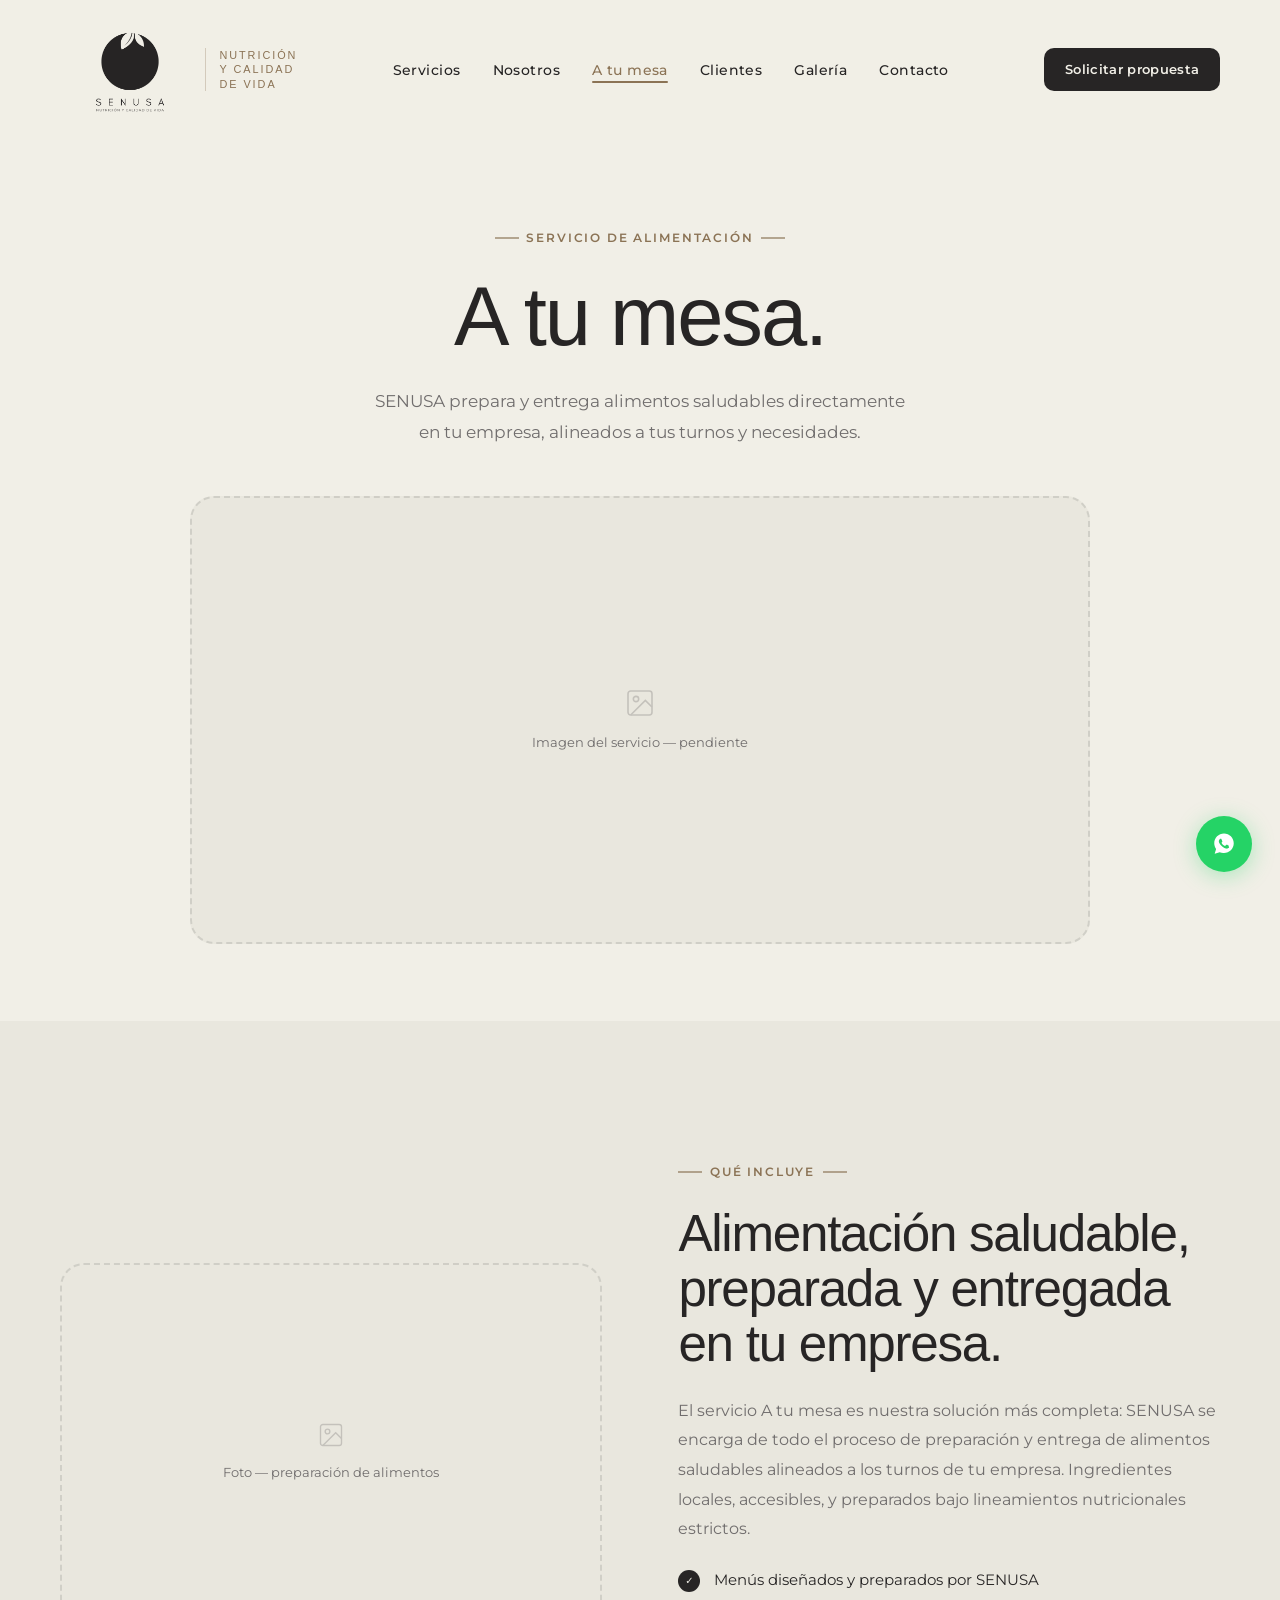
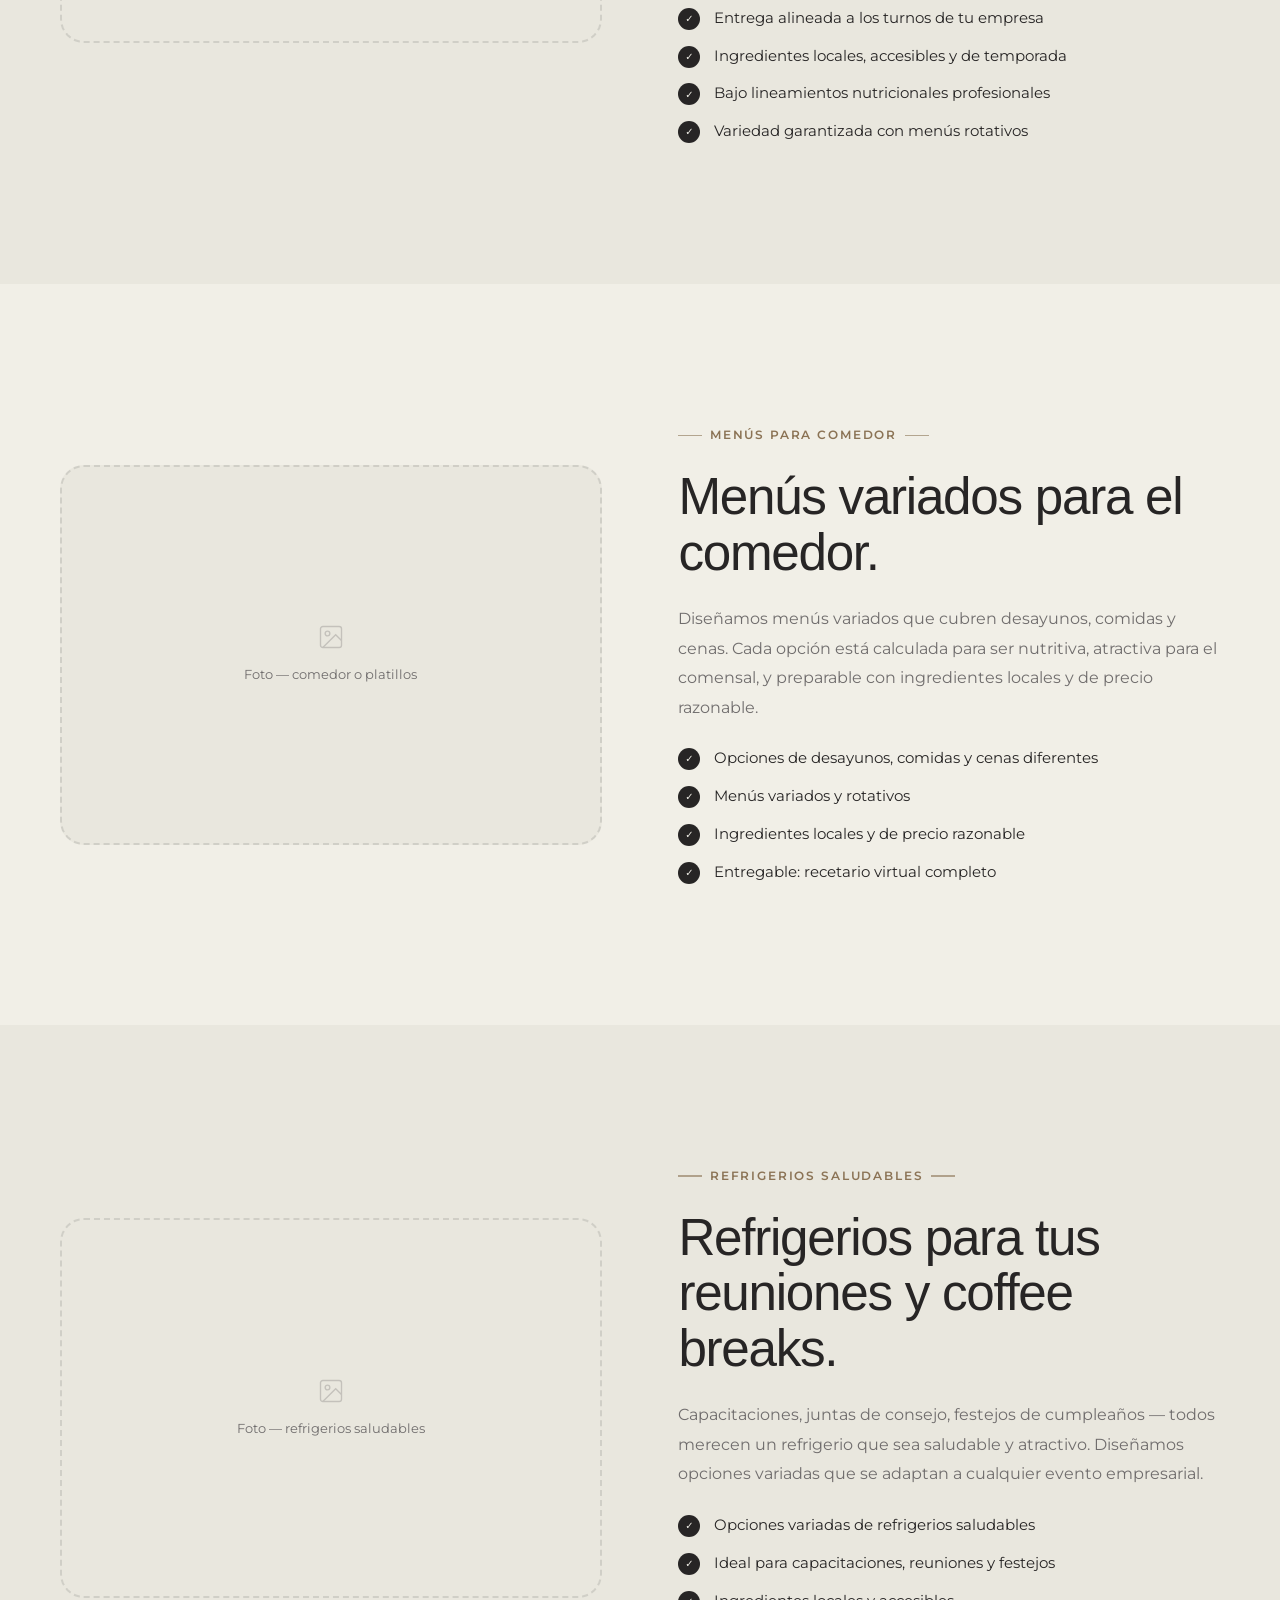
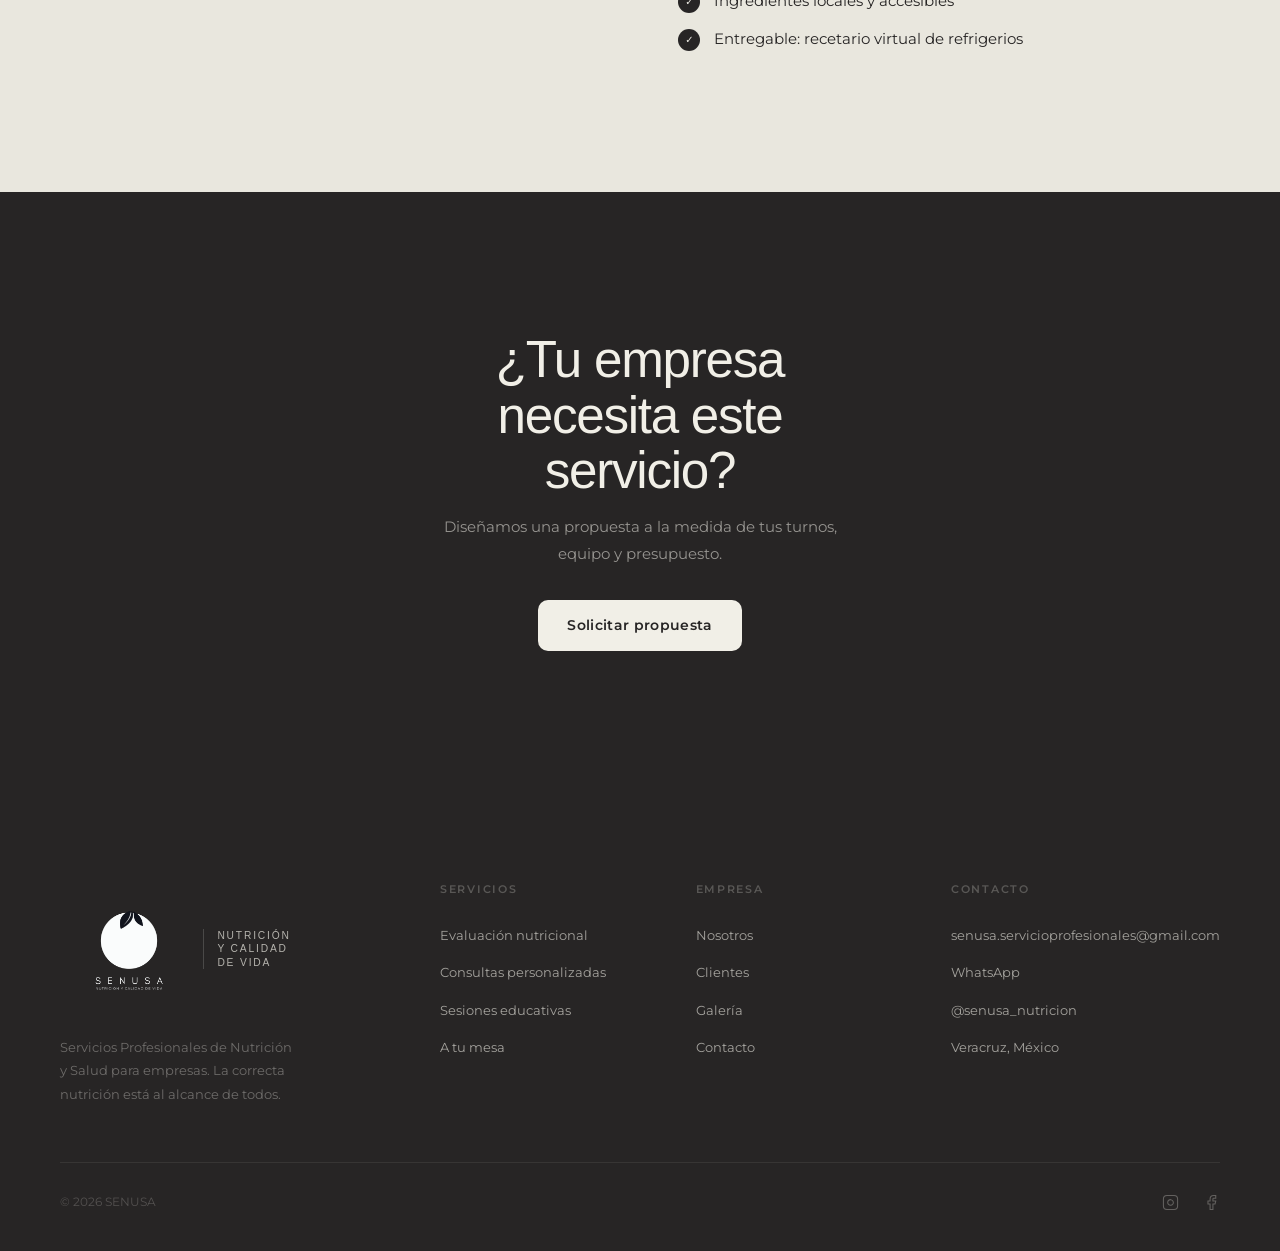
==== commit 36ac28fc: "Logo tagline + eyebrow fix: agrega 'Nutrición y Calidad de Vida' - Agrega tagline 'Nutrición y Calid" ====
--- a/a-tu-mesa.html
+++ b/a-tu-mesa.html
@@ -27,7 +27,9 @@
 <body>
   <a class="skip-link" href="#main">Saltar al contenido</a>
   <nav class="site-nav" id="site-nav"><div class="nav-inner">
-    <a href="index.html" class="logo"><img src="img/logo-senusa.png" alt="SENUSA" width="126" height="126" style="object-fit:contain"></a>
+    <a href="index.html" class="logo"><img src="img/logo-senusa.png" alt="SENUSA — Nutrición y Calidad de Vida" width="126" height="126" style="object-fit:contain">
+      <span class="logo-tagline">Nutrición y Calidad de Vida</span>
+    </a>
     <ul class="nav-links"><li><a href="servicios.html">Servicios</a></li><li><a href="nosotros.html">Nosotros</a></li><li><a href="a-tu-mesa.html" class="active" aria-current="page">A tu mesa</a></li><li><a href="nuestros-clientes.html">Clientes</a></li><li><a href="galeria.html">Galería</a></li><li><a href="contacto.html">Contacto</a></li></ul>
     <a href="contacto.html" class="btn btn-dark nav-cta" style="font-size:.82rem;padding:.6rem 1.3rem">Solicitar propuesta</a>
     <button class="hamburger" id="ham" aria-label="Menú"><span></span><span></span><span></span></button>
@@ -119,7 +121,7 @@
     </section>
   </main>
 
-  <footer class="site-footer"><div class="wrap"><div class="footer-grid"><div class="footer-brand"><div class="logo"><img src="img/logo-senusa.png" alt="SENUSA" width="114" height="114" style="object-fit:contain;"></div><p>Servicios Profesionales de Nutrición y Salud para empresas. La correcta nutrición está al alcance de todos.</p></div><div class="footer-col"><h6>Servicios</h6><ul class="footer-links"><li><a href="servicios.html">Evaluación nutricional</a></li><li><a href="servicios.html">Consultas personalizadas</a></li><li><a href="servicios.html">Sesiones educativas</a></li><li><a href="a-tu-mesa.html">A tu mesa</a></li></ul></div><div class="footer-col"><h6>Empresa</h6><ul class="footer-links"><li><a href="nosotros.html">Nosotros</a></li><li><a href="nuestros-clientes.html">Clientes</a></li><li><a href="galeria.html">Galería</a></li><li><a href="contacto.html">Contacto</a></li></ul></div><div class="footer-col"><h6>Contacto</h6><ul class="footer-links"><li><a href="mailto:senusa.servicioprofesionales@gmail.com">senusa.servicioprofesionales@gmail.com</a></li><li><a href="https://wa.me/522293012501" target="_blank" rel="noopener">WhatsApp</a></li><li><a href="https://instagram.com/senusa_nutricion" target="_blank" rel="noopener">@senusa_nutricion</a></li><li><span>Veracruz, México</span></li></ul></div></div><div class="footer-bottom"><span>© 2026 SENUSA</span><div class="footer-social"><a href="https://instagram.com/senusa_nutricion" target="_blank" rel="noopener" aria-label="Instagram"><svg width="17" height="17" viewBox="0 0 24 24" fill="none" stroke="currentColor" stroke-width="1.5"><rect width="20" height="20" x="2" y="2" rx="5"/><path d="M16 11.37A4 4 0 1 1 12.63 8 4 4 0 0 1 16 11.37z"/><line x1="17.5" x2="17.51" y1="6.5" y2="6.5"/></svg></a><a href="https://facebook.com/senusa" target="_blank" rel="noopener" aria-label="Facebook"><svg width="17" height="17" viewBox="0 0 24 24" fill="none" stroke="currentColor" stroke-width="1.5"><path d="M18 2h-3a5 5 0 0 0-5 5v3H7v4h3v8h4v-8h3l1-4h-4V7a1 1 0 0 1 1-1h3z"/></svg></a></div></div></div></footer>
+  <footer class="site-footer"><div class="wrap"><div class="footer-grid"><div class="footer-brand"><div class="logo"><img src="img/logo-senusa.png" alt="SENUSA — Nutrición y Calidad de Vida" width="114" height="114" style="object-fit:contain;"><span class="logo-tagline footer-tagline">Nutrición y Calidad de Vida</span></div><p>Servicios Profesionales de Nutrición y Salud para empresas. La correcta nutrición está al alcance de todos.</p></div><div class="footer-col"><h6>Servicios</h6><ul class="footer-links"><li><a href="servicios.html">Evaluación nutricional</a></li><li><a href="servicios.html">Consultas personalizadas</a></li><li><a href="servicios.html">Sesiones educativas</a></li><li><a href="a-tu-mesa.html">A tu mesa</a></li></ul></div><div class="footer-col"><h6>Empresa</h6><ul class="footer-links"><li><a href="nosotros.html">Nosotros</a></li><li><a href="nuestros-clientes.html">Clientes</a></li><li><a href="galeria.html">Galería</a></li><li><a href="contacto.html">Contacto</a></li></ul></div><div class="footer-col"><h6>Contacto</h6><ul class="footer-links"><li><a href="mailto:senusa.servicioprofesionales@gmail.com">senusa.servicioprofesionales@gmail.com</a></li><li><a href="https://wa.me/522293012501" target="_blank" rel="noopener">WhatsApp</a></li><li><a href="https://instagram.com/senusa_nutricion" target="_blank" rel="noopener">@senusa_nutricion</a></li><li><span>Veracruz, México</span></li></ul></div></div><div class="footer-bottom"><span>© 2026 SENUSA</span><div class="footer-social"><a href="https://instagram.com/senusa_nutricion" target="_blank" rel="noopener" aria-label="Instagram"><svg width="17" height="17" viewBox="0 0 24 24" fill="none" stroke="currentColor" stroke-width="1.5"><rect width="20" height="20" x="2" y="2" rx="5"/><path d="M16 11.37A4 4 0 1 1 12.63 8 4 4 0 0 1 16 11.37z"/><line x1="17.5" x2="17.51" y1="6.5" y2="6.5"/></svg></a><a href="https://facebook.com/senusa" target="_blank" rel="noopener" aria-label="Facebook"><svg width="17" height="17" viewBox="0 0 24 24" fill="none" stroke="currentColor" stroke-width="1.5"><path d="M18 2h-3a5 5 0 0 0-5 5v3H7v4h3v8h4v-8h3l1-4h-4V7a1 1 0 0 1 1-1h3z"/></svg></a></div></div></div></footer>
   <a href="https://wa.me/522293012501" class="wa-fab" aria-label="WhatsApp" target="_blank" rel="noopener"><svg width="26" height="26" viewBox="0 0 32 32" fill="white"><path d="M16 3C9.37 3 4 8.37 4 15c0 2.61.85 5.03 2.29 7.01L4.5 28l6.18-1.76A12.92 12.92 0 0 0 16 27c6.63 0 12-5.37 12-12S22.63 3 16 3Zm6.42 17.13c-.27.76-1.57 1.44-2.15 1.53-.55.08-1.25.12-2.02-.13-.47-.15-1.07-.35-1.83-.69-3.22-1.39-5.32-4.6-5.48-4.81-.16-.22-1.3-1.73-1.3-3.3 0-1.57.82-2.34 1.12-2.66.29-.32.63-.4.84-.4.21 0 .42.002.6.01.19.01.45-.07.7.54.27.63.91 2.21.99 2.37.08.16.13.35.03.56-.1.21-.15.34-.3.52-.15.18-.32.4-.45.54-.15.15-.3.32-.13.63.17.31.76 1.26 1.64 2.04 1.13 1.01 2.08 1.32 2.39 1.47.31.15.49.13.67-.08.18-.21.77-.9.97-1.21.2-.31.4-.26.67-.16.27.1 1.72.81 2.01.96.3.15.5.22.57.35.07.12.07.7-.2 1.46Z"/></svg></a>
   <script src="js/senusa.js"></script>
 </body></html>
--- a/css/senusa.css
+++ b/css/senusa.css
@@ -270,6 +270,34 @@
   letter-spacing: .12em;
 }
 
+/* Tagline al lado del logo PNG — extiende el wordmark visual */
+.logo-tagline {
+  font-family: var(--head);
+  font-size: .68rem;
+  font-weight: 400;
+  letter-spacing: .18em;
+  text-transform: uppercase;
+  color: var(--accent);
+  line-height: 1.3;
+  max-width: 8.5em;
+  display: inline-block;
+  margin-left: -.4rem;
+  border-left: 1.5px solid rgba(139,115,85,.3);
+  padding-left: .85rem;
+  align-self: center;
+}
+.site-footer .logo-tagline,
+.footer-tagline {
+  color: rgba(241,239,231,.7);
+  border-left-color: rgba(241,239,231,.18);
+  font-size: .64rem;
+}
+
+/* En mobile, esconder el tagline del nav para no saturar */
+@media (max-width: 720px) {
+  .site-nav .logo-tagline { display: none; }
+}
+
 .nav-links {
   display: flex;
   gap: clamp(1.5rem,2.5vw,2.8rem);
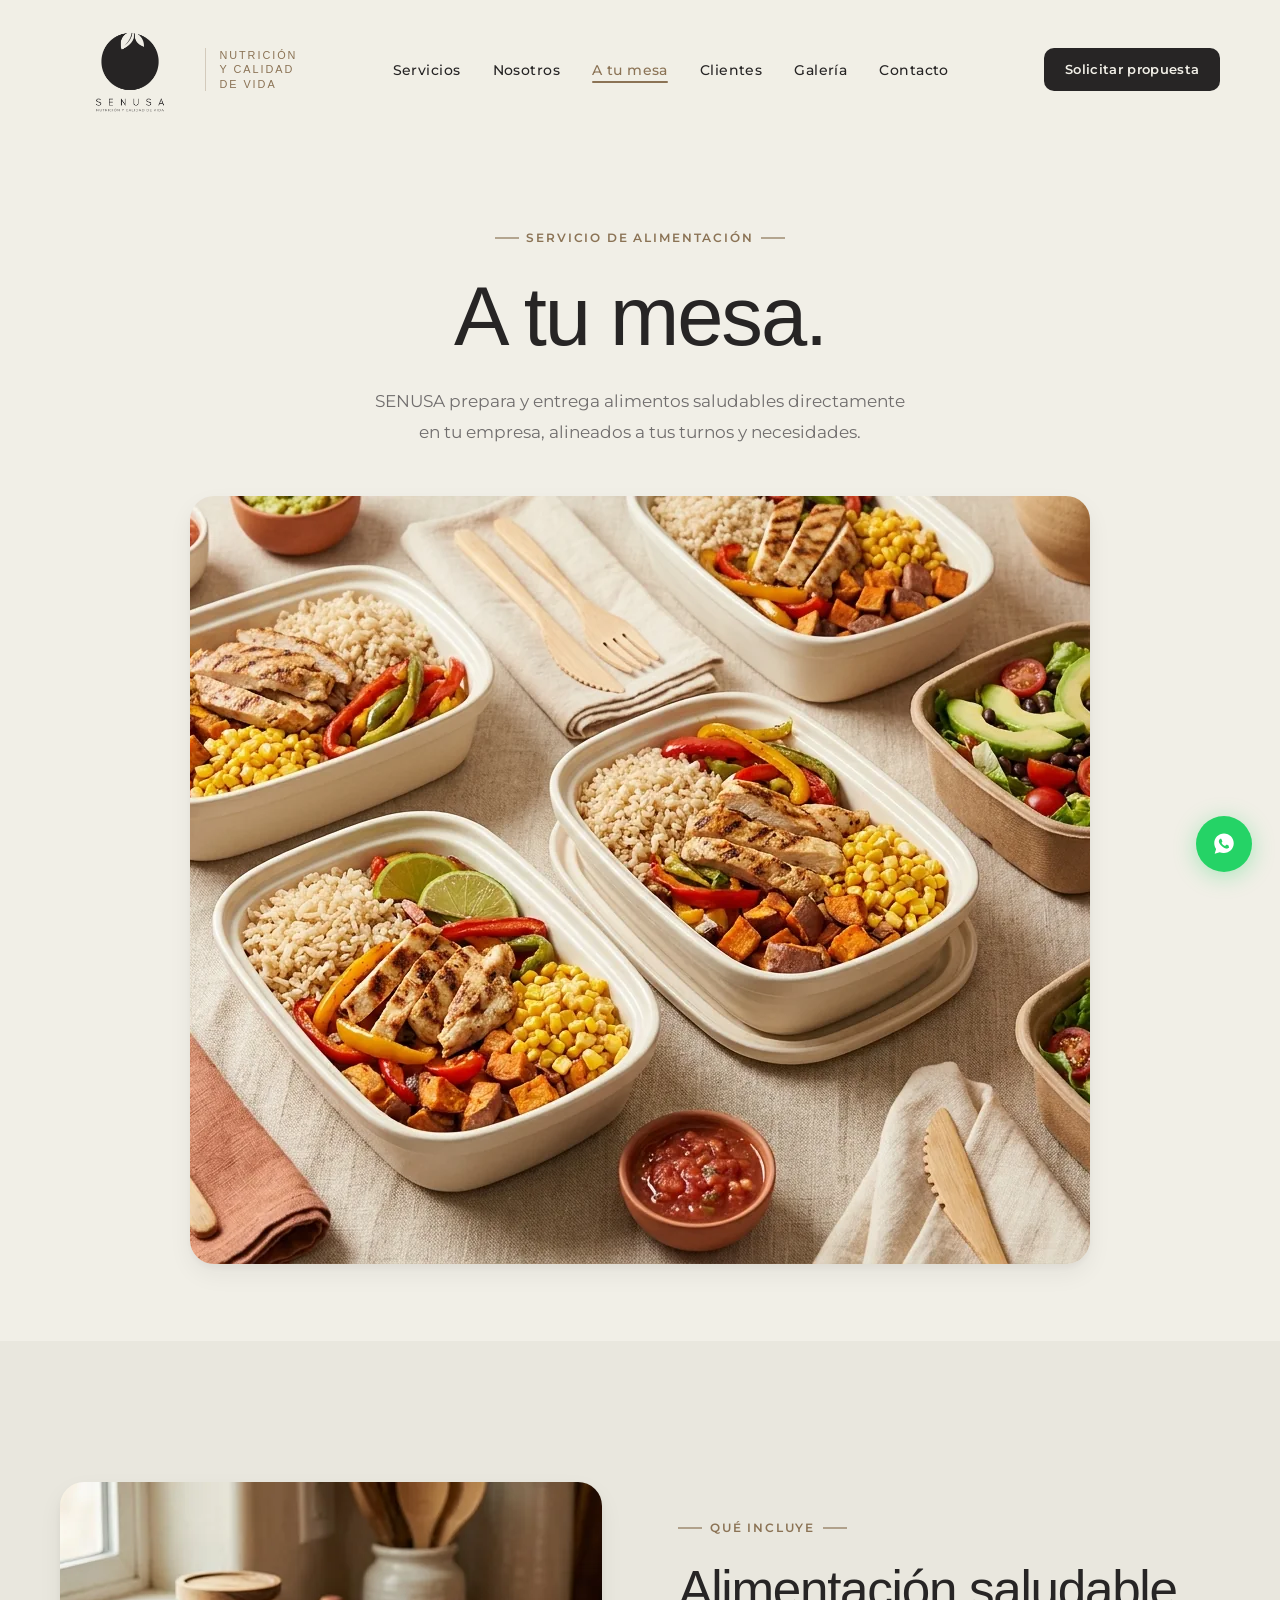
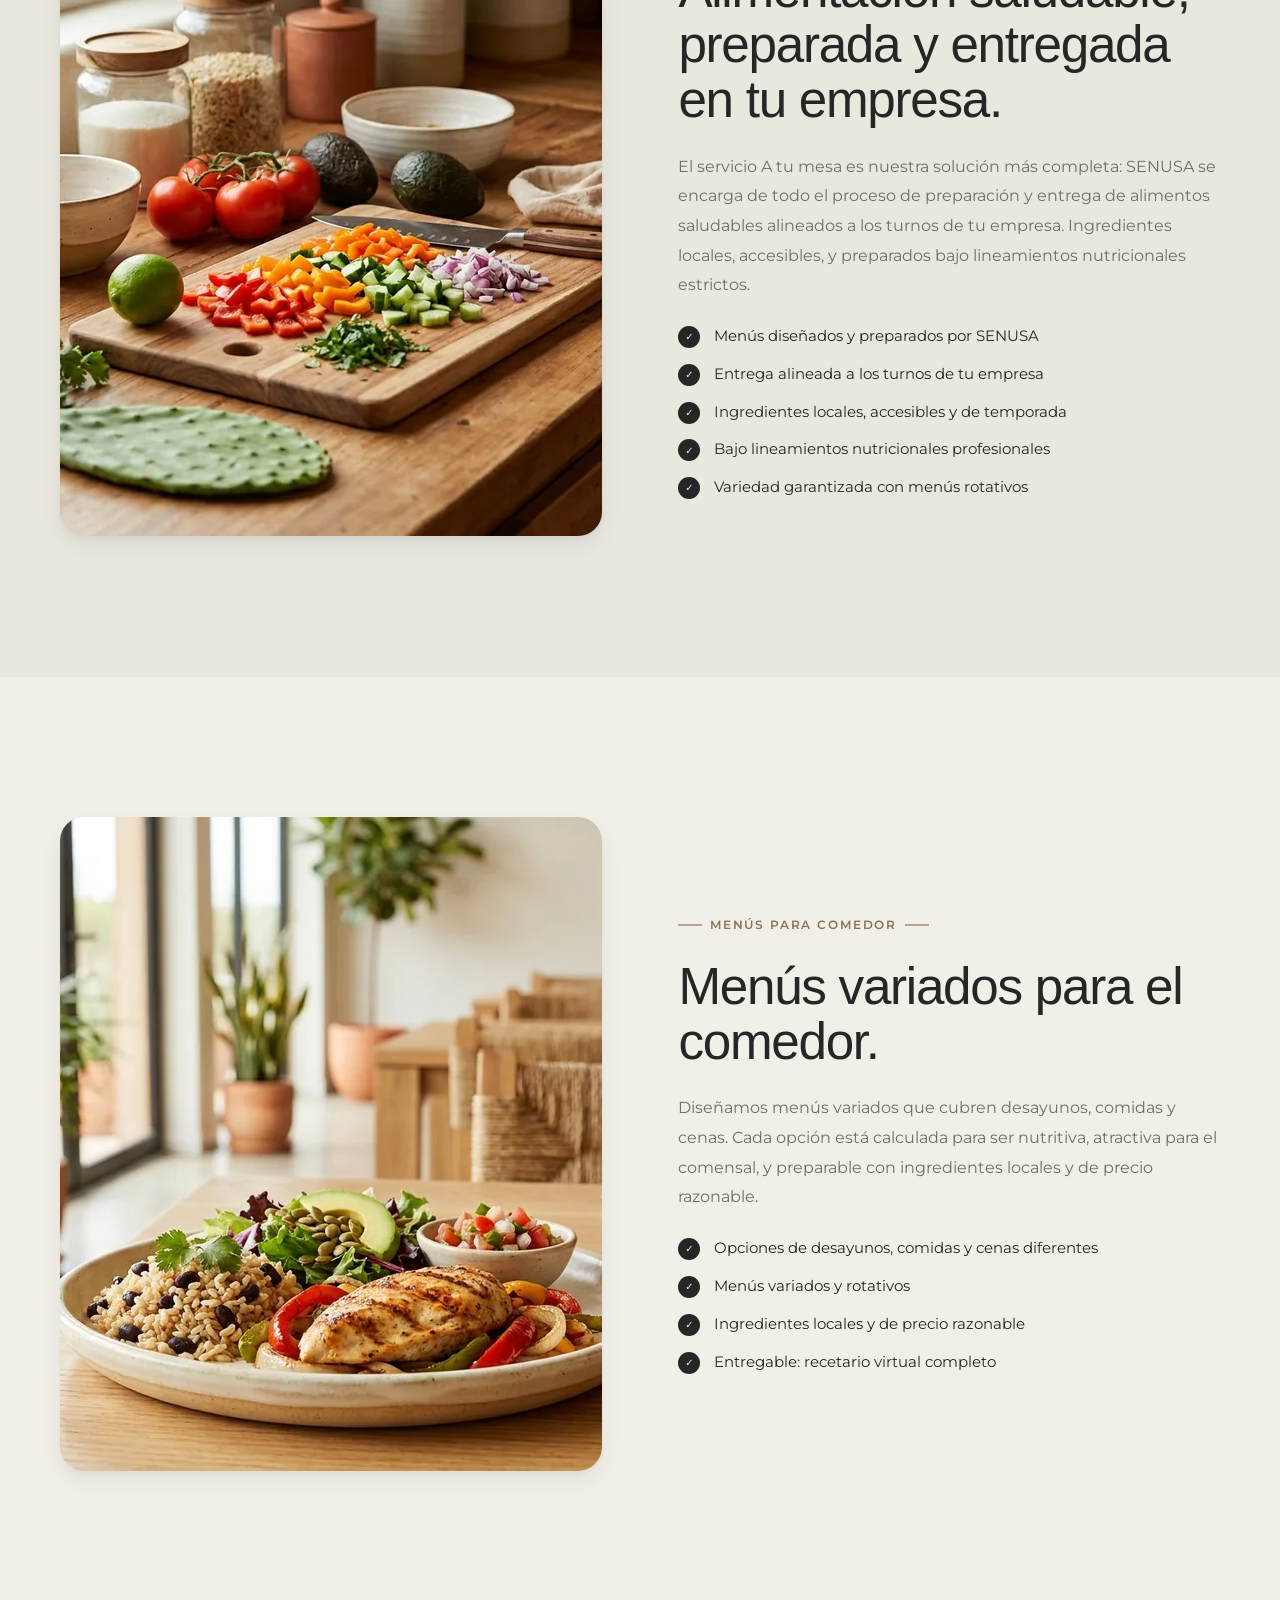
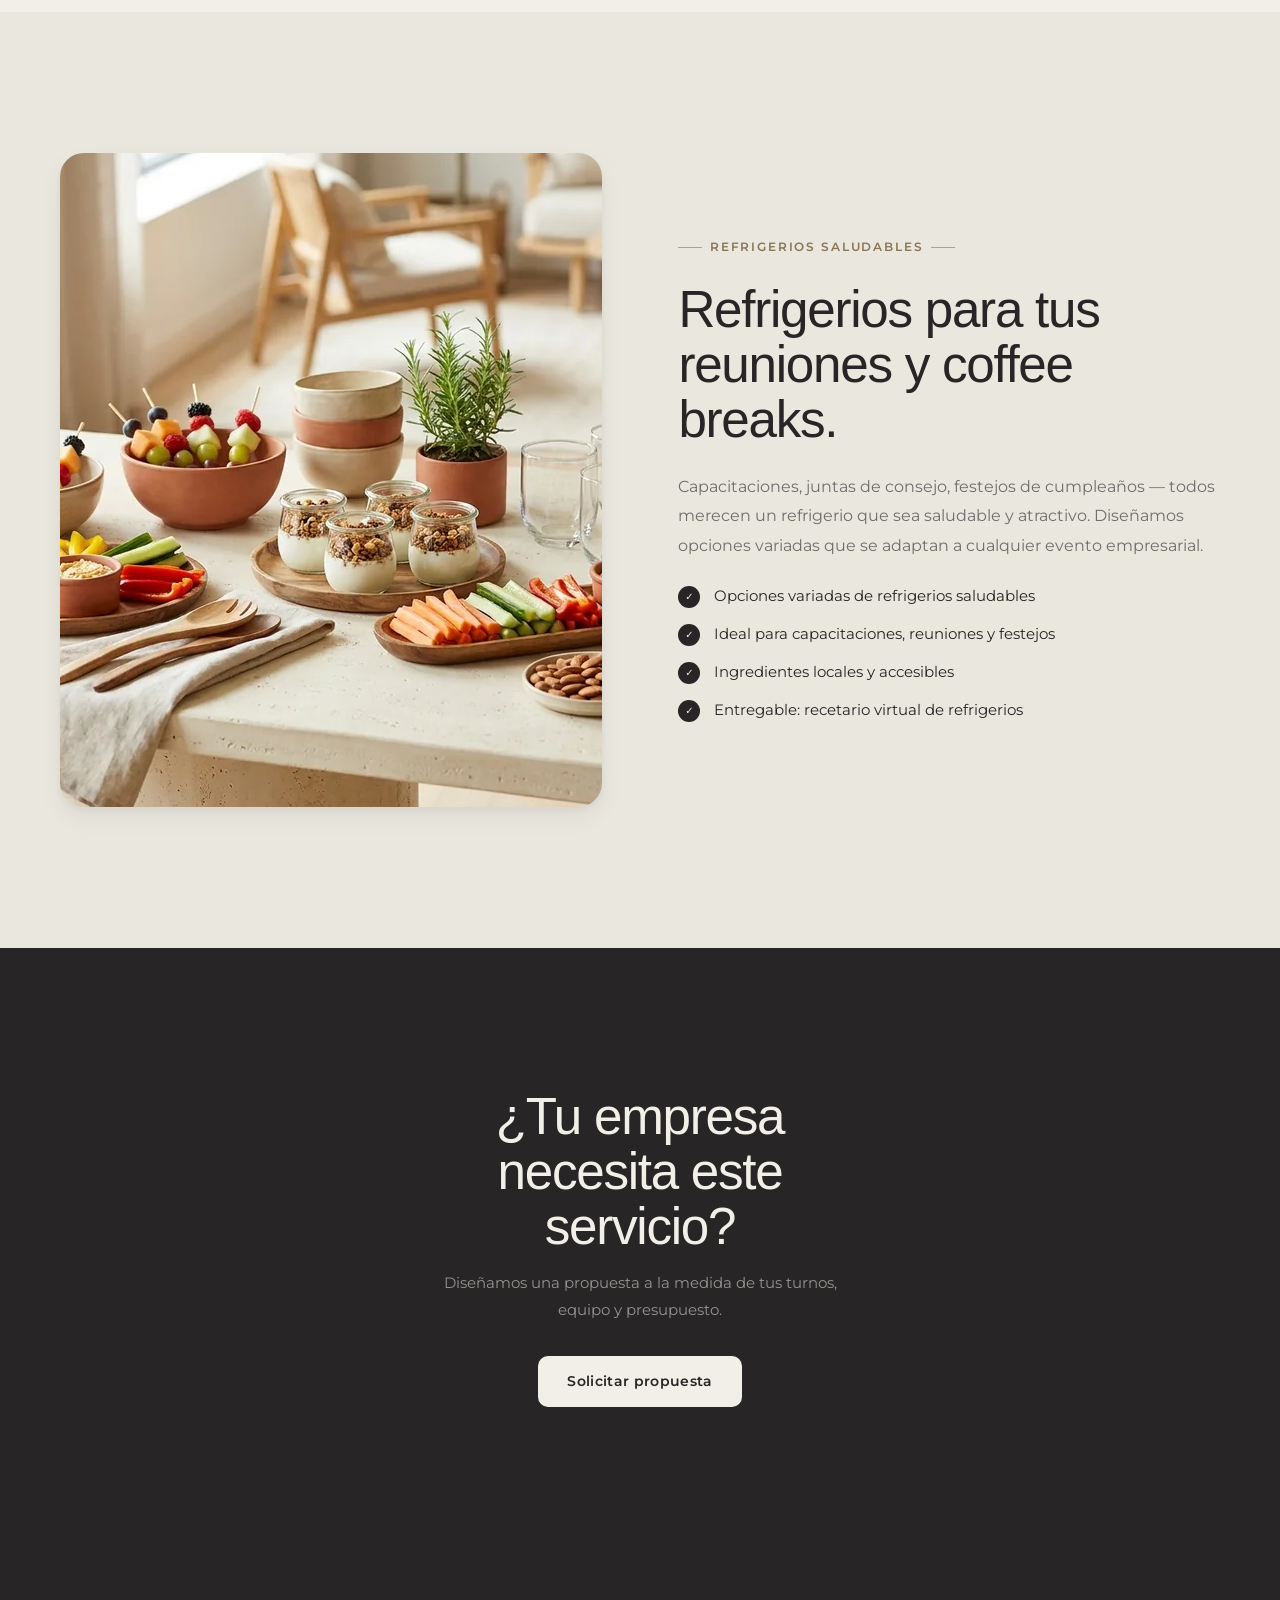
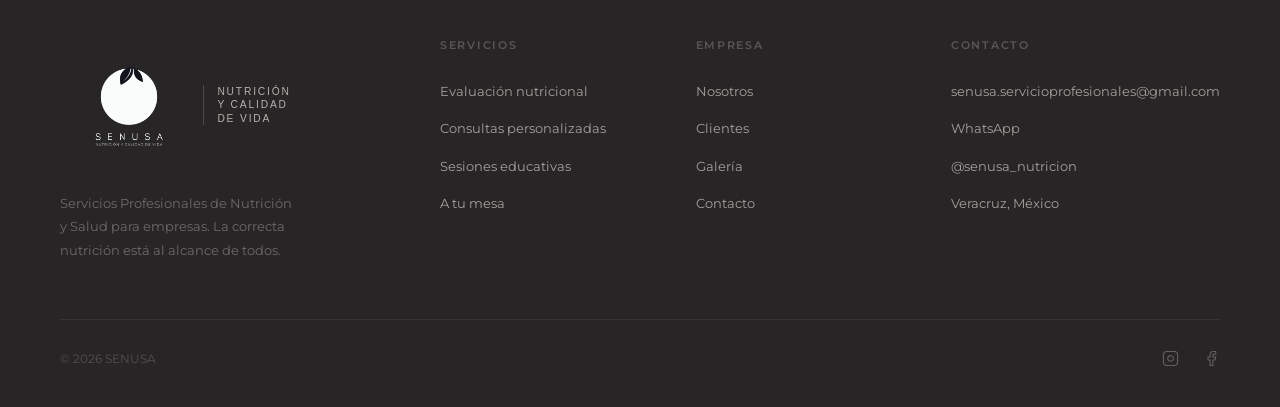
==== commit f9a324c3: "Agrega fotografía premium generada con IA (12 imágenes WebP) - Hero (inicio), 4 servicios, A tu mesa" ====
--- a/a-tu-mesa.html
+++ b/a-tu-mesa.html
@@ -43,7 +43,7 @@
         <h1 class="fu d1">A tu mesa.</h1>
         <p class="sub fu d2">SENUSA prepara y entrega alimentos saludables directamente en tu empresa, alineados a tus turnos y necesidades.</p>
         <div style="margin-top:3rem" class="fu d3">
-          <div class="ph ph-hero"><svg width="32" height="32" viewBox="0 0 24 24" fill="none" stroke="currentColor" stroke-width="1.2"><rect x="3" y="3" width="18" height="18" rx="2"/><circle cx="9" cy="9" r="2"/><path d="m21 15-5-5L5 21"/></svg><span>Imagen del servicio — pendiente</span></div>
+          <img class="senusa-photo senusa-photo-hero" src="img/atm-hero.webp" alt="Servicio de alimentación A tu mesa de SENUSA" loading="eager" width="1408" height="768">
         </div>
       </div>
     </section>
@@ -64,7 +64,7 @@
             </ul>
           </div>
           <div class="split-img fu d2">
-            <div class="ph ph-med"><svg width="28" height="28" viewBox="0 0 24 24" fill="none" stroke="currentColor" stroke-width="1.2"><rect x="3" y="3" width="18" height="18" rx="2"/><circle cx="9" cy="9" r="2"/><path d="m21 15-5-5L5 21"/></svg><span>Foto — preparación de alimentos</span></div>
+            <img class="senusa-photo" src="img/atm-preparacion.webp" alt="Preparación de alimentos saludables" loading="lazy" width="1200" height="654">
           </div>
         </div>
       </div>
@@ -74,7 +74,7 @@
       <div class="wrap">
         <div class="split">
           <div class="split-img fu">
-            <div class="ph ph-med"><svg width="28" height="28" viewBox="0 0 24 24" fill="none" stroke="currentColor" stroke-width="1.2"><rect x="3" y="3" width="18" height="18" rx="2"/><circle cx="9" cy="9" r="2"/><path d="m21 15-5-5L5 21"/></svg><span>Foto — comedor o platillos</span></div>
+            <img class="senusa-photo" src="img/atm-comedor.webp" alt="Platillos saludables servidos en comedor" loading="lazy" width="1200" height="654">
           </div>
           <div class="split-content fu d2">
             <div class="eyebrow">Menús para comedor</div>
@@ -106,7 +106,7 @@
             </ul>
           </div>
           <div class="split-img fu d2">
-            <div class="ph ph-med"><svg width="28" height="28" viewBox="0 0 24 24" fill="none" stroke="currentColor" stroke-width="1.2"><rect x="3" y="3" width="18" height="18" rx="2"/><circle cx="9" cy="9" r="2"/><path d="m21 15-5-5L5 21"/></svg><span>Foto — refrigerios saludables</span></div>
+            <img class="senusa-photo" src="img/atm-refrigerios.webp" alt="Refrigerios saludables para empresas" loading="lazy" width="1200" height="654">
           </div>
         </div>
       </div>
--- a/css/senusa.css
+++ b/css/senusa.css
@@ -1089,3 +1089,10 @@
 }
 /* Ocultar outline cuando se clickea con mouse */
 :focus:not(:focus-visible) { outline: none; }
+
+/* ── Fotos reales (reemplazan placeholders .ph) ─────────── */
+.senusa-photo{width:100%;border-radius:var(--r-xl);object-fit:cover;display:block;box-shadow:var(--shadow-md);aspect-ratio:3/2}
+.senusa-photo-hero{max-width:900px;margin:0 auto;aspect-ratio:16/9}
+.gal-item.gal-filled{border:none;padding:0;overflow:hidden;min-height:0}
+.gal-item.gal-filled img{width:100%;height:100%;object-fit:cover;min-height:260px;border-radius:0}
+@media(max-width:600px){.senusa-photo,.senusa-photo-hero{aspect-ratio:4/3}}
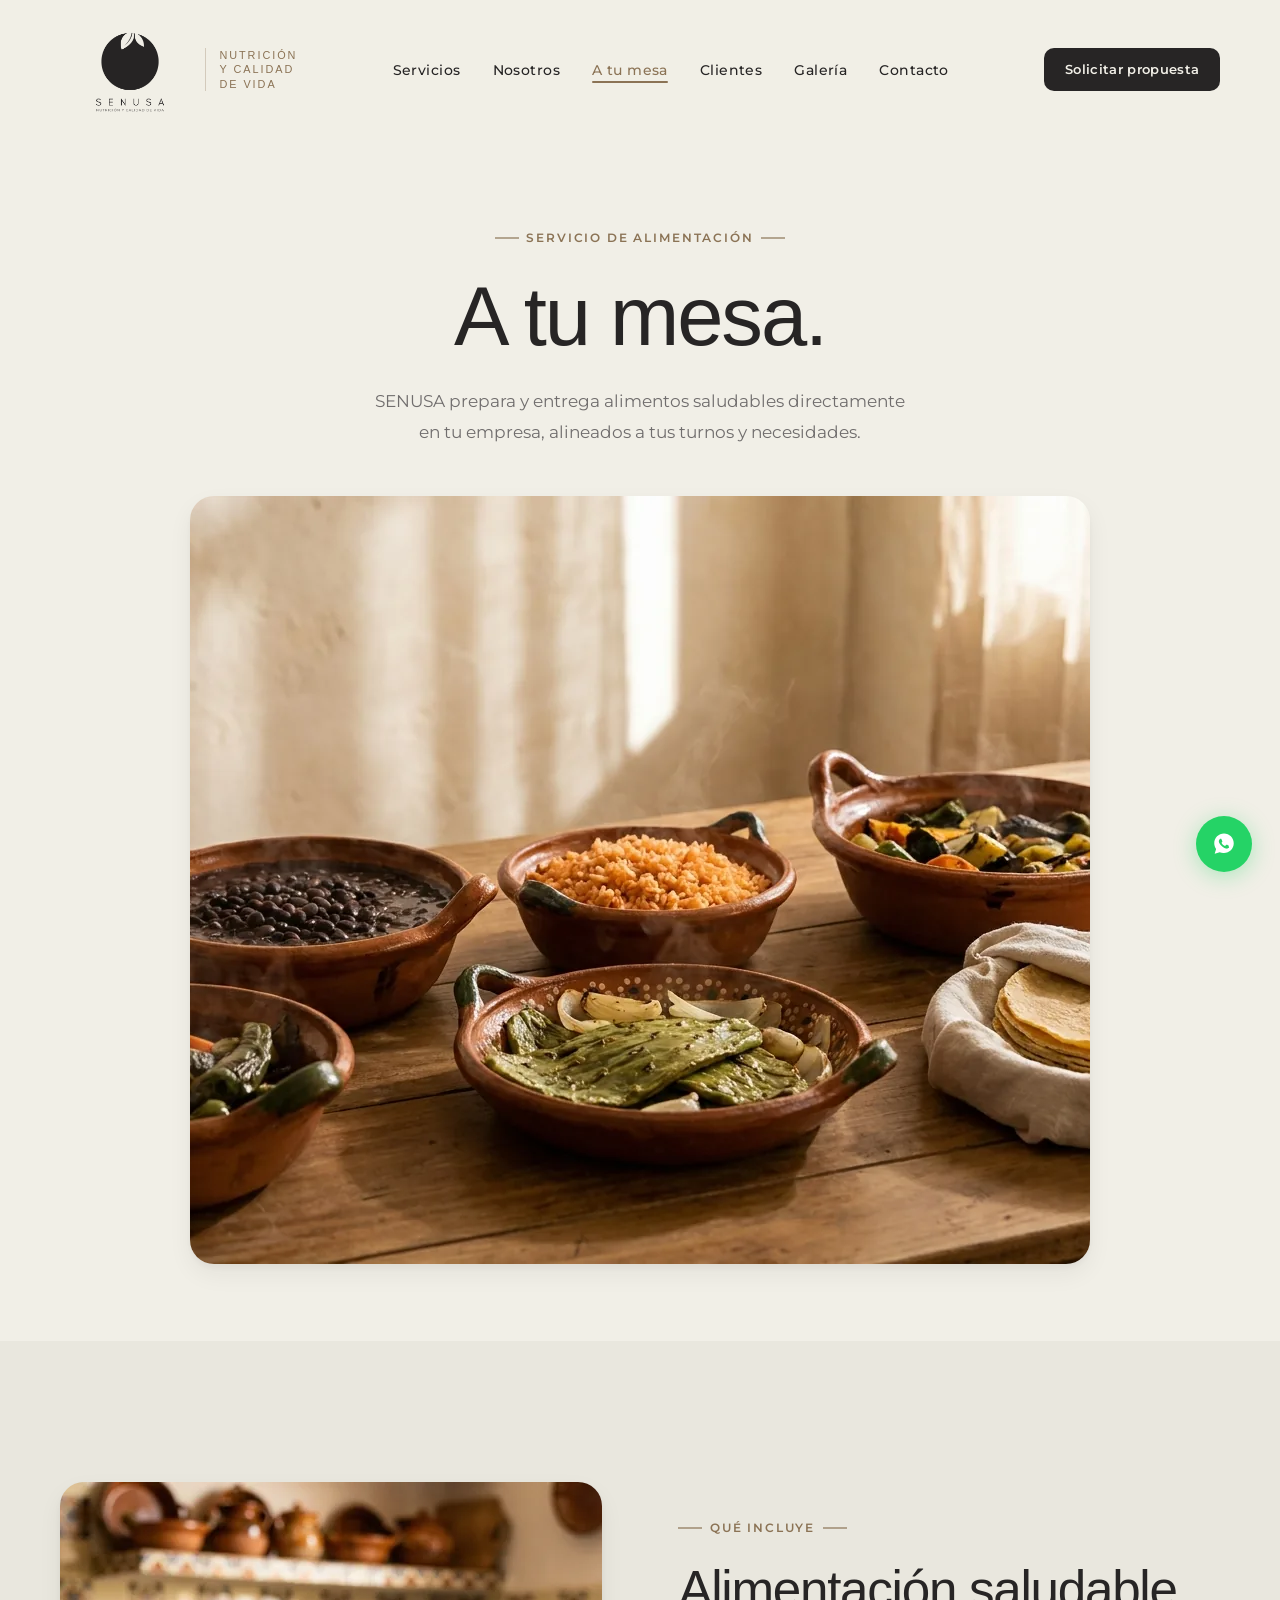
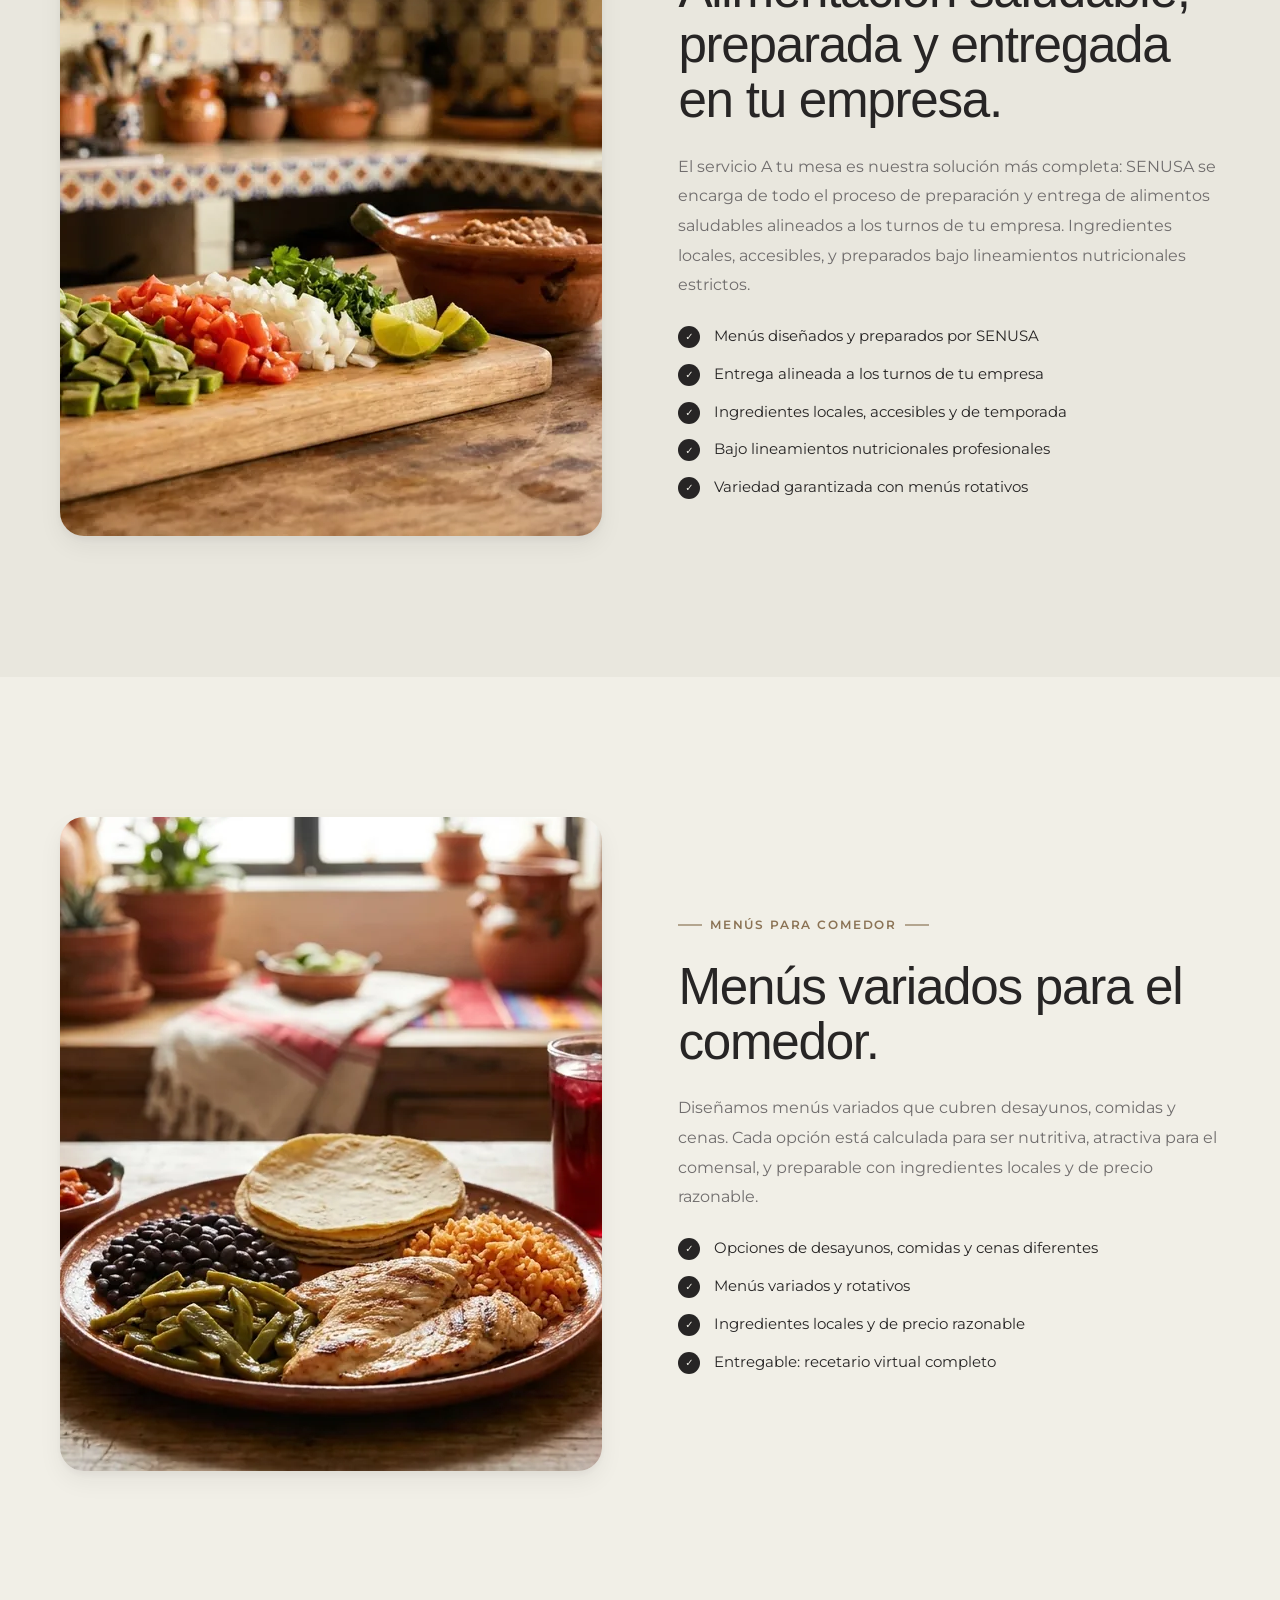
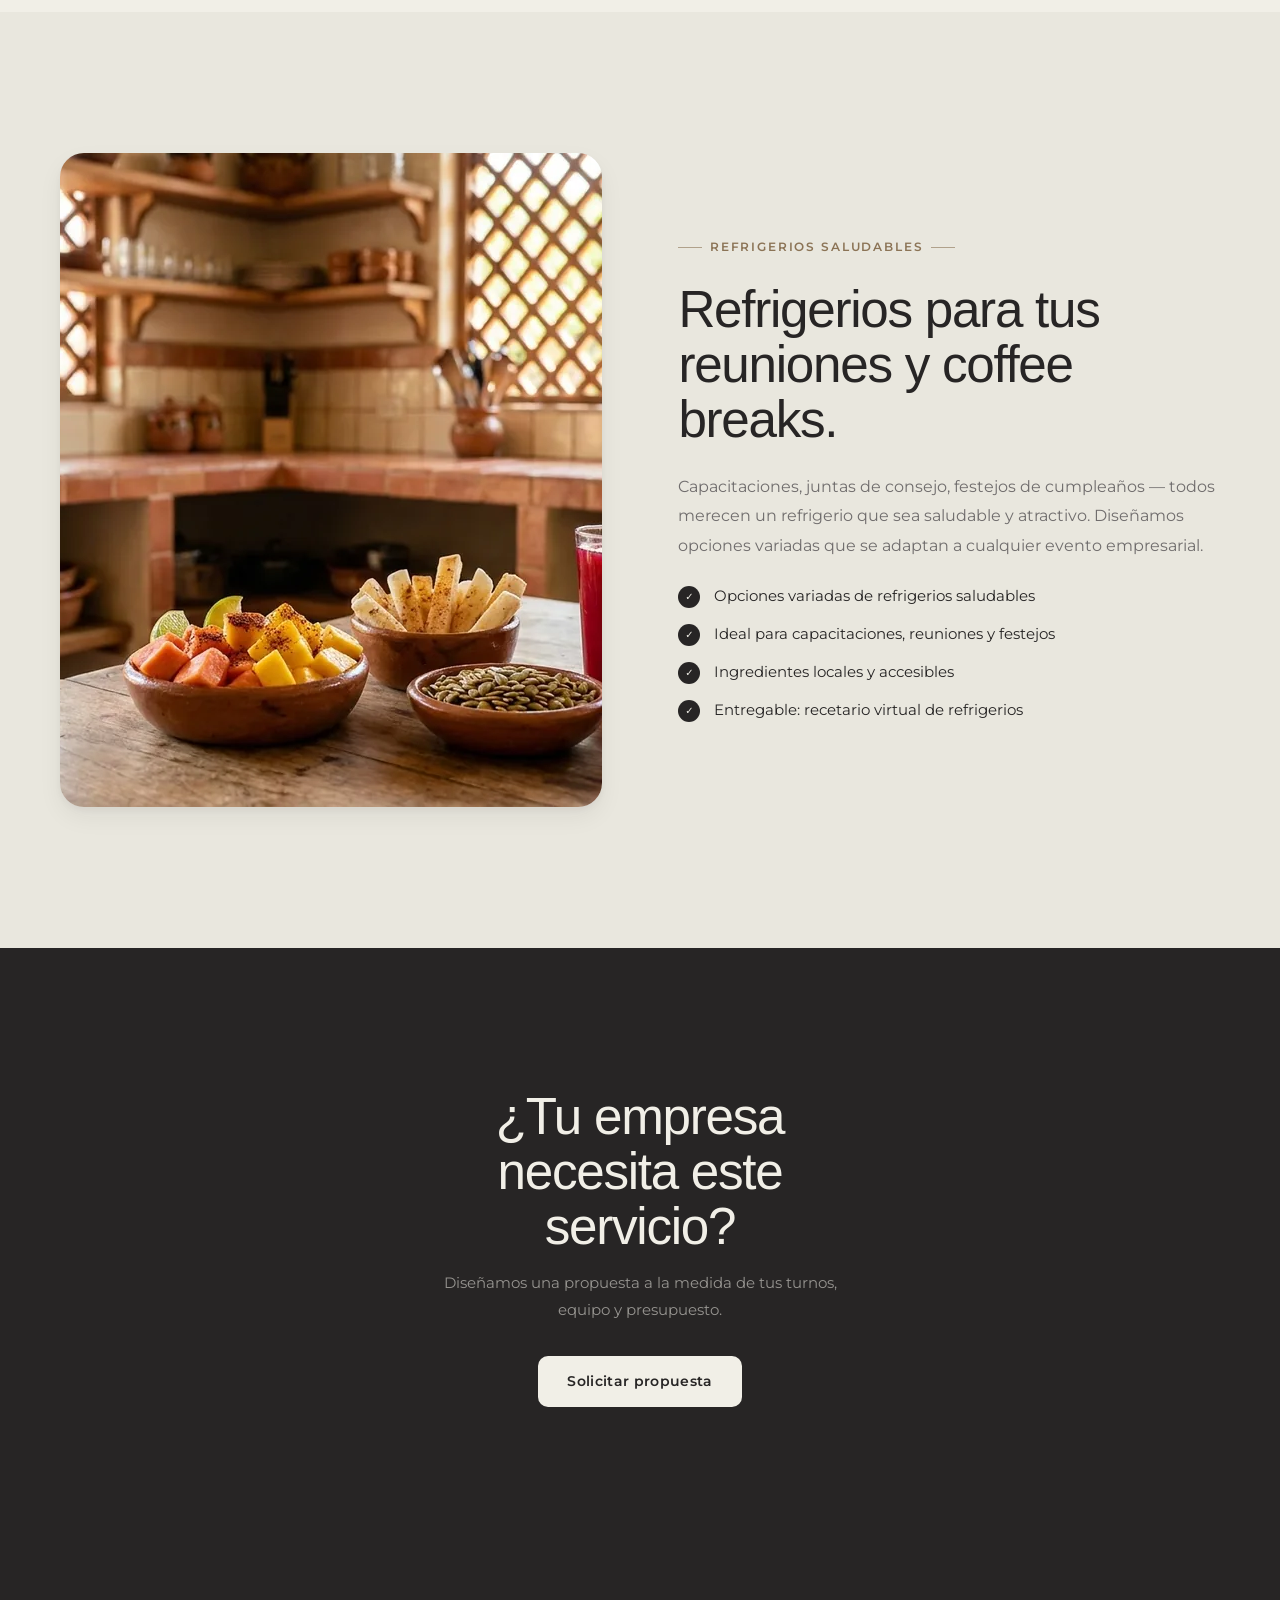
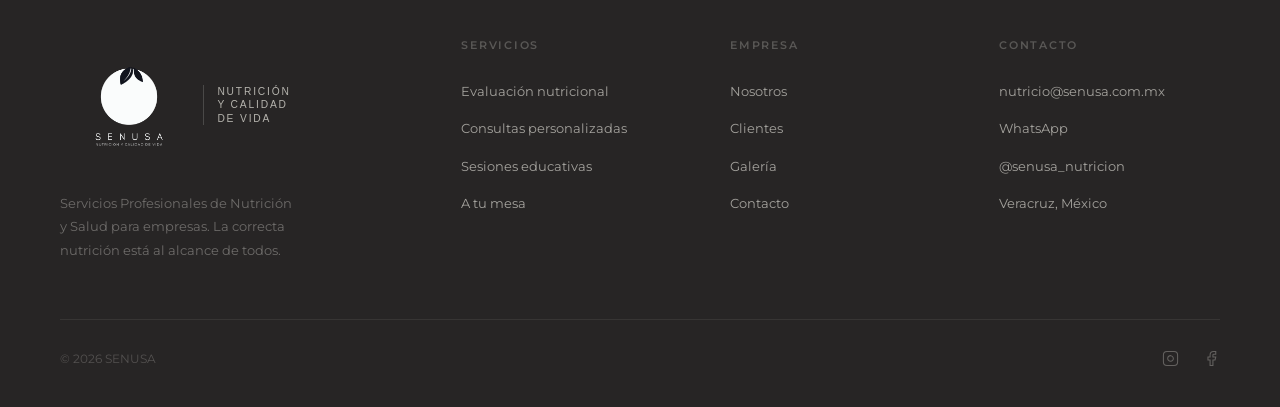
==== commit ce3f2aeb: "Actualiza correo de contacto a nutricio@senusa.com.mx Reemplaza el Gmail por el correo corporativo d" ====
--- a/a-tu-mesa.html
+++ b/a-tu-mesa.html
@@ -121,7 +121,7 @@
     </section>
   </main>
 
-  <footer class="site-footer"><div class="wrap"><div class="footer-grid"><div class="footer-brand"><div class="logo"><img src="img/logo-senusa.png" alt="SENUSA — Nutrición y Calidad de Vida" width="114" height="114" style="object-fit:contain;"><span class="logo-tagline footer-tagline">Nutrición y Calidad de Vida</span></div><p>Servicios Profesionales de Nutrición y Salud para empresas. La correcta nutrición está al alcance de todos.</p></div><div class="footer-col"><h6>Servicios</h6><ul class="footer-links"><li><a href="servicios.html">Evaluación nutricional</a></li><li><a href="servicios.html">Consultas personalizadas</a></li><li><a href="servicios.html">Sesiones educativas</a></li><li><a href="a-tu-mesa.html">A tu mesa</a></li></ul></div><div class="footer-col"><h6>Empresa</h6><ul class="footer-links"><li><a href="nosotros.html">Nosotros</a></li><li><a href="nuestros-clientes.html">Clientes</a></li><li><a href="galeria.html">Galería</a></li><li><a href="contacto.html">Contacto</a></li></ul></div><div class="footer-col"><h6>Contacto</h6><ul class="footer-links"><li><a href="mailto:senusa.servicioprofesionales@gmail.com">senusa.servicioprofesionales@gmail.com</a></li><li><a href="https://wa.me/522293012501" target="_blank" rel="noopener">WhatsApp</a></li><li><a href="https://instagram.com/senusa_nutricion" target="_blank" rel="noopener">@senusa_nutricion</a></li><li><span>Veracruz, México</span></li></ul></div></div><div class="footer-bottom"><span>© 2026 SENUSA</span><div class="footer-social"><a href="https://instagram.com/senusa_nutricion" target="_blank" rel="noopener" aria-label="Instagram"><svg width="17" height="17" viewBox="0 0 24 24" fill="none" stroke="currentColor" stroke-width="1.5"><rect width="20" height="20" x="2" y="2" rx="5"/><path d="M16 11.37A4 4 0 1 1 12.63 8 4 4 0 0 1 16 11.37z"/><line x1="17.5" x2="17.51" y1="6.5" y2="6.5"/></svg></a><a href="https://facebook.com/senusa" target="_blank" rel="noopener" aria-label="Facebook"><svg width="17" height="17" viewBox="0 0 24 24" fill="none" stroke="currentColor" stroke-width="1.5"><path d="M18 2h-3a5 5 0 0 0-5 5v3H7v4h3v8h4v-8h3l1-4h-4V7a1 1 0 0 1 1-1h3z"/></svg></a></div></div></div></footer>
+  <footer class="site-footer"><div class="wrap"><div class="footer-grid"><div class="footer-brand"><div class="logo"><img src="img/logo-senusa.png" alt="SENUSA — Nutrición y Calidad de Vida" width="114" height="114" style="object-fit:contain;"><span class="logo-tagline footer-tagline">Nutrición y Calidad de Vida</span></div><p>Servicios Profesionales de Nutrición y Salud para empresas. La correcta nutrición está al alcance de todos.</p></div><div class="footer-col"><h6>Servicios</h6><ul class="footer-links"><li><a href="servicios.html">Evaluación nutricional</a></li><li><a href="servicios.html">Consultas personalizadas</a></li><li><a href="servicios.html">Sesiones educativas</a></li><li><a href="a-tu-mesa.html">A tu mesa</a></li></ul></div><div class="footer-col"><h6>Empresa</h6><ul class="footer-links"><li><a href="nosotros.html">Nosotros</a></li><li><a href="nuestros-clientes.html">Clientes</a></li><li><a href="galeria.html">Galería</a></li><li><a href="contacto.html">Contacto</a></li></ul></div><div class="footer-col"><h6>Contacto</h6><ul class="footer-links"><li><a href="mailto:nutricio@senusa.com.mx">nutricio@senusa.com.mx</a></li><li><a href="https://wa.me/522293012501" target="_blank" rel="noopener">WhatsApp</a></li><li><a href="https://instagram.com/senusa_nutricion" target="_blank" rel="noopener">@senusa_nutricion</a></li><li><span>Veracruz, México</span></li></ul></div></div><div class="footer-bottom"><span>© 2026 SENUSA</span><div class="footer-social"><a href="https://instagram.com/senusa_nutricion" target="_blank" rel="noopener" aria-label="Instagram"><svg width="17" height="17" viewBox="0 0 24 24" fill="none" stroke="currentColor" stroke-width="1.5"><rect width="20" height="20" x="2" y="2" rx="5"/><path d="M16 11.37A4 4 0 1 1 12.63 8 4 4 0 0 1 16 11.37z"/><line x1="17.5" x2="17.51" y1="6.5" y2="6.5"/></svg></a><a href="https://facebook.com/senusa" target="_blank" rel="noopener" aria-label="Facebook"><svg width="17" height="17" viewBox="0 0 24 24" fill="none" stroke="currentColor" stroke-width="1.5"><path d="M18 2h-3a5 5 0 0 0-5 5v3H7v4h3v8h4v-8h3l1-4h-4V7a1 1 0 0 1 1-1h3z"/></svg></a></div></div></div></footer>
   <a href="https://wa.me/522293012501" class="wa-fab" aria-label="WhatsApp" target="_blank" rel="noopener"><svg width="26" height="26" viewBox="0 0 32 32" fill="white"><path d="M16 3C9.37 3 4 8.37 4 15c0 2.61.85 5.03 2.29 7.01L4.5 28l6.18-1.76A12.92 12.92 0 0 0 16 27c6.63 0 12-5.37 12-12S22.63 3 16 3Zm6.42 17.13c-.27.76-1.57 1.44-2.15 1.53-.55.08-1.25.12-2.02-.13-.47-.15-1.07-.35-1.83-.69-3.22-1.39-5.32-4.6-5.48-4.81-.16-.22-1.3-1.73-1.3-3.3 0-1.57.82-2.34 1.12-2.66.29-.32.63-.4.84-.4.21 0 .42.002.6.01.19.01.45-.07.7.54.27.63.91 2.21.99 2.37.08.16.13.35.03.56-.1.21-.15.34-.3.52-.15.18-.32.4-.45.54-.15.15-.3.32-.13.63.17.31.76 1.26 1.64 2.04 1.13 1.01 2.08 1.32 2.39 1.47.31.15.49.13.67-.08.18-.21.77-.9.97-1.21.2-.31.4-.26.67-.16.27.1 1.72.81 2.01.96.3.15.5.22.57.35.07.12.07.7-.2 1.46Z"/></svg></a>
   <script src="js/senusa.js"></script>
 </body></html>
